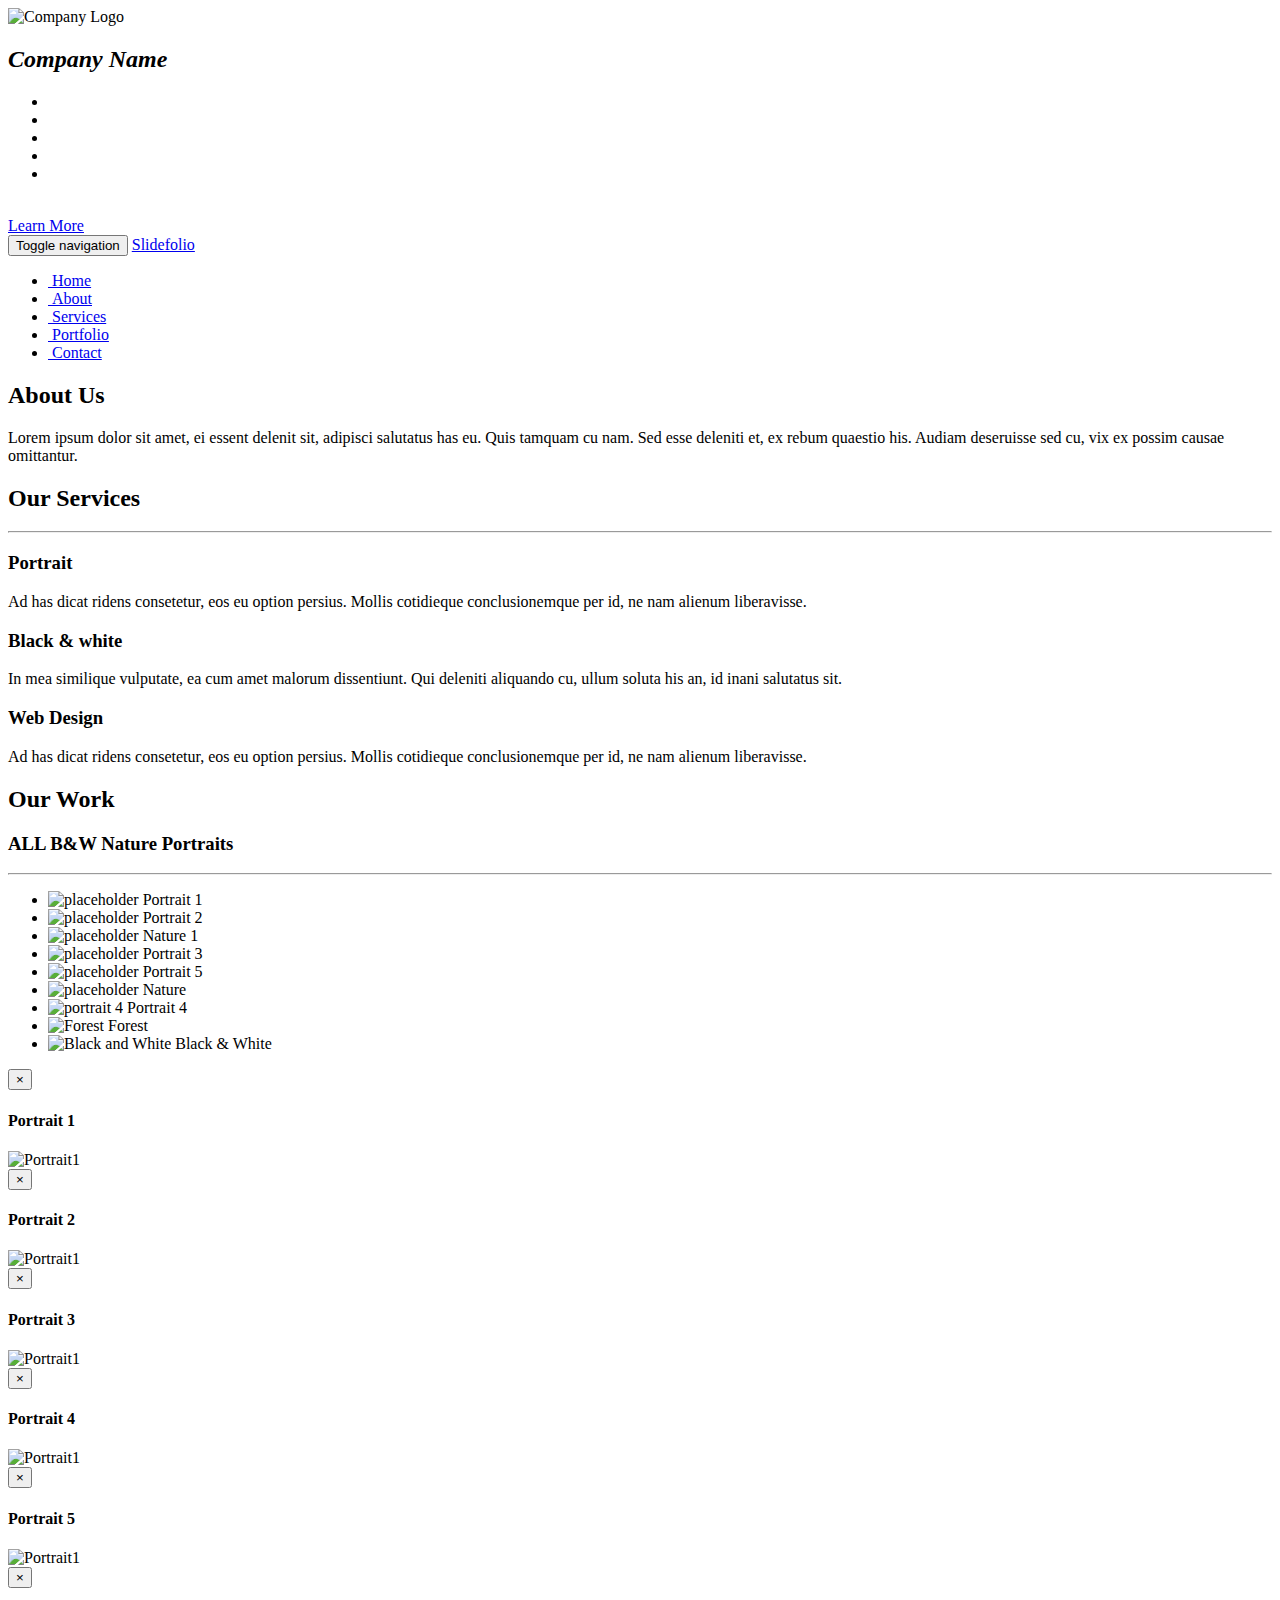
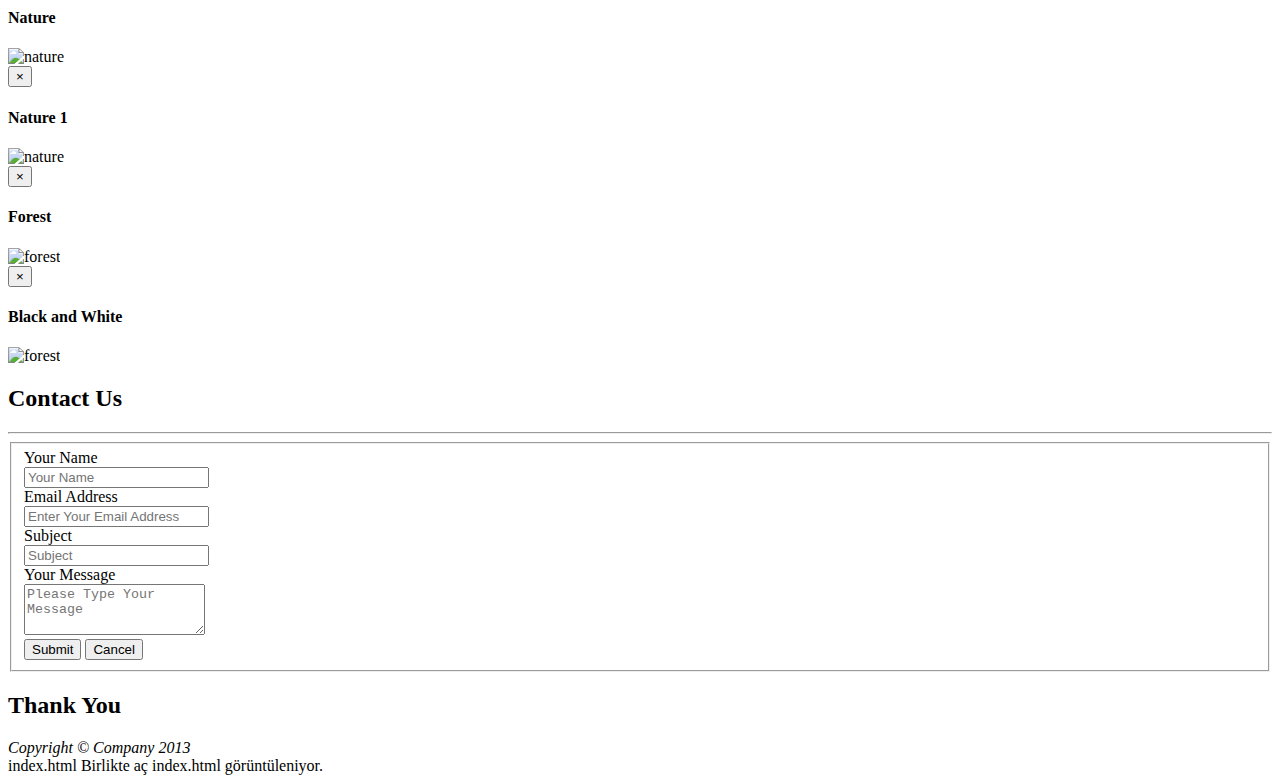
==== index.html @ e2c9dfbe "Create index.html" ====
<!DOCTYPE html>
<html lang="en">
  <head>
    <meta charset="utf-8">
    <meta name="viewport" content="width=device-width, initial-scale=1.0">
    <meta name="description" content="">
    <meta name="author" content="">

    <title>Slidefolio</title>
    <!-- Bootstrap core CSS -->
    <link href="css/bootstrap.css" rel="stylesheet">
    <!-- Add custom CSS here -->
    <link href="css/slidefolio.css" rel="stylesheet">
	<!-- Font Awesome -->
    <link href="font-awesome/css/font-awesome.min.css" rel="stylesheet">
  </head>
  <body>
    <!-- Header Area -->
    <div id="top" class="header">
      <div class="vert-text">
	  <img class="img-rounded" alt="Company Logo" src="./img/logo.jpg"/>
        <h2><em>Company Name</em></h2>
		 <ul class="list-inline">
              <li><i class="fa fa-facebook fa-3x"></i></li>
              <li><i class="fa fa-twitter fa-3x"></i></li>
              <li><i class="fa fa-google-plus fa-3x"></i></li>
			  <li><i class="fa fa-linkedin fa-3x"></i></li>
			   <li><i class="fa fa-pinterest fa-3x"></i></li>
            </ul>	
			<br>
			<a href="#about" class="btn btn-top">Learn More</a>
      </div>
    </div>
    <!-- /Header Area -->
	  <div id="nav">
    <!-- Navigation -->
    <nav class="navbar navbar-new" role="navigation">
   <div class="container">
  <!-- Brand and toggle get grouped for better mobile display -->
  <div class="navbar-header">
    <button type="button" class="navbar-toggle" data-toggle="collapse" data-target="#mobilemenu">
      <span class="sr-only">Toggle navigation</span>
      <span class="icon-bar"></span>
      <span class="icon-bar"></span>
      <span class="icon-bar"></span>
    </button>
	<a href="#" class="navbar-brand">Slidefolio</a>
  </div>
  <div class="collapse navbar-collapse" id="mobilemenu">

	  <ul class="nav navbar-nav navbar-right text-center">
	    <li><a href="#top"><i class="service-icon fa fa-home"></i>&nbsp;Home</a></li>
        <li><a href="#about"><i class="service-icon fa fa-info"></i>&nbsp;About</a></li>
        <li><a href="#services"><i class="service-icon fa fa-laptop"></i>&nbsp;Services</a></li>
        <li><a href="#portfolio"><i class="service-icon fa fa-camera"></i>&nbsp;Portfolio</a></li>
        <li><a href="#contact"><i class="service-icon fa fa-envelope"></i>&nbsp;Contact</a></li>
    </ul>
  </div><!-- /.navbar-collapse -->
  </div>
</nav>
    <!-- /Navigation -->
</div>	
    <!-- About -->
    <div id="about" class="about_us">
      <div class="container">
        <div class="row">
          <div class="col-md-8 col-md-offset-2 text-center">
            <h2>About Us</h2>
            <p class="lead">Lorem ipsum dolor sit amet, ei essent delenit sit, adipisci salutatus has eu. Quis tamquam cu nam. Sed esse deleniti et, ex rebum quaestio his. Audiam deseruisse sed cu, vix ex possim causae omittantur.</p>
          </div>
        </div>
	  </div>
    </div>
    <!-- /About -->
    <!-- Services -->
    <div id="services" class="services">
      <div class="container">
        <div class="row">
          <div class="col-md-4 col-md-offset-4 text-center">
            <h2>Our Services</h2>
            <hr>
          </div>
        </div>
        <div class="row">
          <div class="col-md-4 text-center">
            <div class="service-item">
              <i class="service-icon fa fa-camera-retro fa-3x"></i>
              <h3>Portrait</h3>
              <p>Ad has dicat ridens consetetur, eos eu option persius. Mollis cotidieque conclusionemque per id, ne nam alienum liberavisse. </p>
            </div>
          </div>
          <div class="col-md-4 text-center">
            <div class="service-item">
			<i class="service-icon fa fa-camera fa-3x"></i>
              <h3>Black & white</h3>
              <p>In mea similique vulputate, ea cum amet malorum dissentiunt. Qui deleniti aliquando cu, ullum soluta his an, id inani salutatus sit.</p>
            </div>
          </div>
          <div class="col-md-4 text-center">
            <div class="service-item">
              <i class="service-icon fa fa-globe fa-3x"></i>
              <h3>Web Design</h3>
              <p>Ad has dicat ridens consetetur, eos eu option persius. Mollis cotidieque conclusionemque per id, ne nam alienum liberavisse.</p>
            </div>
          </div>
        </div>
      </div>
    </div>
    <!-- /Services -->

    <!-- Portfolio -->
    <div id="portfolio" class="portfolio">
    <div class="container">
    <div class="row push50">
          <div class="col-md-4 col-md-offset-4 text-center">
            <h2>Our Work</h2>
			<h3>
			<span class="filter label label-default" data-filter="all">ALL</span>
	<span class="filter label label-default" data-filter="bw">B&amp;W</span>
	<span class="filter label label-default" data-filter="nature">Nature</span>
	<span class="filter label label-default" data-filter="portraits">Portraits</span>
	</h3>
            <hr>
          </div>
        </div>
		
		<div class="row">
		
		<div class="gallery">
		
    		  <ul id="Grid" class="gcontainer">
    		    <li class="col-md-4 col-sm-4 col-xs-12 mix bw portraits" data-cat="graphics">
              <a data-toggle="modal" data-target="#portrait1" class="mix-cover">
                <img class="horizontal" src="img/portrait1-sm.jpg" alt="placeholder">
      		      <span class="overlay"><span class="valign"></span><span class="title">Portrait 1</span></span>
              </a>                
      		  </li>
    		    <li class="col-md-4 col-sm-4 col-xs-12 mix portraits" data-cat="graphics">
                <a data-toggle="modal" data-target="#portrait2" class="mix-cover">
                  <img class="horizontal" src="img/portrait2.jpg" alt="placeholder">
        		      <span class="overlay"><span class="valign"></span><span class="title">Portrait 2</span></span>
                </a>                
      		  </li>
			  <li class="col-md-4 col-sm-4 col-xs-12 mix nature" data-cat="nature">
                <a data-toggle="modal" data-target="#nature1" class="mix-cover">
                  <img class="horizontal" src="img/nature1.jpg" alt="placeholder">
        		      <span class="overlay"><span class="valign"></span><span class="title">Nature 1</span></span>
        		    </a>
      		  </li>
      		  <li class="col-md-4 col-sm-4 col-xs-12 mix portraits" data-cat="portraits">
                <a data-toggle="modal" data-target="#portrait3" class="mix-cover">
                  <img class="horizontal" src="img/portrait3.jpg" alt="placeholder">
        		      <span class="overlay"><span class="valign"></span><span class="title">Portrait 3</span></span>
        		    </a>
      		  </li>
			  <li class="col-md-4 col-sm-4 col-xs-12 mix portraits" data-cat="portraits">
                <a data-toggle="modal" data-target="#portrait5" class="mix-cover">
                  <img class="horizontal" src="img/portrait5.jpg" alt="placeholder">
        		       <span class="overlay"><span class="valign"></span><span class="title">Portrait 5</span></span>
        		    </a>
      		  </li>
			  <li class="col-md-4 col-sm-4 col-xs-12 mix nature" data-cat="nature">
                <a data-toggle="modal" data-target="#nature" class="mix-cover">
                  <img class="horizontal" src="img/nature.jpg" alt="placeholder">
        		      <span class="overlay"><span class="valign"></span><span class="title">Nature</span></span>
        		    </a>
      		  </li>
      		  <li class="col-md-4 col-sm-4 col-xs-12 mix portraits" data-cat="portrait">
                <a data-toggle="modal" data-target="#portrait4" class="mix-cover green">
                  <img class="vertical" src="img/portrait4.jpg" alt="portrait 4">
                  <span class="overlay"><span class="valign"></span><span class="title">Portrait 4</span></span>           
        		    </a>
      		  </li>
			  <li class="col-md-4 col-sm-4 col-xs-12 mix bw nature all" data-cat="portrait">
                <a data-toggle="modal" data-target="#forest" class="mix-cover green">
                  <img class="vertical" src="img/forest.jpg" alt="Forest">
                   <span class="overlay"><span class="valign"></span><span class="title">Forest</span></span>                    
        		    </a>
      		  </li>
			  <li class="col-md-4 col-sm-4 col-xs-12 mix bw nature all" data-cat="bw">
                <a data-toggle="modal" data-target="#bw1" class="mix-cover green">
                  <img class="vertical" src="img/bw1.jpg" alt="Black and White">
                   <span class="overlay"><span class="valign"></span><span class="title">Black &amp; White</span></span>                  
        		    </a>
      		  </li>
    		  </ul>   
			  
<!-- Load Photo in Modal -->			  
   <div class="modal fade" id="portrait1" tabindex="-1" role="dialog" aria-hidden="true">
  <div class="modal-dialog">
    <div class="modal-content">
      <div class="modal-header">
        <button type="button" class="close" data-dismiss="modal" aria-hidden="true">&times;</button>
        <h4 class="modal-title text-center">Portrait 1</h4>
      </div>
      <div class="modal-body">
       <img class="thumbnail" alt="Portrait1" src="img/portrait1.jpg"/>
      </div>
    </div><!-- /.modal-content -->
  </div><!-- /.modal-dialog -->
</div><!-- /.modal -->

  <div class="modal fade" id="portrait2" tabindex="-1" role="dialog"  aria-hidden="true">
  <div class="modal-dialog">
    <div class="modal-content">
      <div class="modal-header">
        <button type="button" class="close" data-dismiss="modal" aria-hidden="true">&times;</button>
        <h4 class="modal-title text-center">Portrait 2</h4>
      </div>
      <div class="modal-body">
       <img class="thumbnail" alt="Portrait1" src="img/portrait2.jpg"/>
      </div>
    </div><!-- /.modal-content -->
  </div><!-- /.modal-dialog -->
</div><!-- /.modal -->

<div class="modal fade" id="portrait3" tabindex="-1" role="dialog" aria-hidden="true">
  <div class="modal-dialog">
    <div class="modal-content">
      <div class="modal-header">
        <button type="button" class="close" data-dismiss="modal" aria-hidden="true">&times;</button>
        <h4 class="modal-title text-center">Portrait 3</h4>
      </div>
      <div class="modal-body">
       <img class="thumbnail" alt="Portrait1" src="img/portrait3.jpg"/>
      </div>
    </div><!-- /.modal-content -->
  </div><!-- /.modal-dialog -->
</div><!-- /.modal -->

<div class="modal fade" id="portrait4" tabindex="-1" role="dialog"  aria-hidden="true">
  <div class="modal-dialog">
    <div class="modal-content">
      <div class="modal-header">
        <button type="button" class="close" data-dismiss="modal" aria-hidden="true">&times;</button>
        <h4 class="modal-title text-center">Portrait 4</h4>
      </div>
      <div class="modal-body">
       <img class="thumbnail" alt="Portrait1" src="img/portrait4.jpg"/>
      </div>
    </div><!-- /.modal-content -->
  </div><!-- /.modal-dialog -->
</div><!-- /.modal -->

<div class="modal fade" id="portrait5" tabindex="-1" role="dialog"  aria-hidden="true">
  <div class="modal-dialog">
    <div class="modal-content">
      <div class="modal-header">
        <button type="button" class="close" data-dismiss="modal" aria-hidden="true">&times;</button>
        <h4 class="modal-title text-center">Portrait 5</h4>
      </div>
      <div class="modal-body">
       <img class="thumbnail" alt="Portrait1" src="img/portrait5.jpg"/>
      </div>
    </div><!-- /.modal-content -->
  </div><!-- /.modal-dialog -->
</div><!-- /.modal -->

<div class="modal fade" id="nature" tabindex="-1" role="dialog"  aria-hidden="true">
  <div class="modal-dialog">
    <div class="modal-content">
      <div class="modal-header">
        <button type="button" class="close" data-dismiss="modal" aria-hidden="true">&times;</button>
        <h4 class="modal-title text-center">Nature</h4>
      </div>
      <div class="modal-body">
       <img class="thumbnail" alt="nature" src="img/nature.jpg"/>
      </div>
    </div><!-- /.modal-content -->
  </div><!-- /.modal-dialog -->
</div><!-- /.modal -->

<div class="modal fade" id="nature1" tabindex="-1" role="dialog" aria-hidden="true">
  <div class="modal-dialog">
    <div class="modal-content">
      <div class="modal-header">
        <button type="button" class="close" data-dismiss="modal" aria-hidden="true">&times;</button>
        <h4 class="modal-title text-center">Nature 1</h4>
      </div>
      <div class="modal-body">
       <img class="thumbnail" alt="nature" src="img/nature1.jpg"/>
      </div>
    </div><!-- /.modal-content -->
  </div><!-- /.modal-dialog -->
</div><!-- /.modal -->


<div class="modal fade" id="forest" tabindex="-1" role="dialog" aria-hidden="true">
  <div class="modal-dialog">
    <div class="modal-content">
      <div class="modal-header">
        <button type="button" class="close" data-dismiss="modal" aria-hidden="true">&times;</button>
        <h4 class="modal-title text-center">Forest</h4>
      </div>
      <div class="modal-body">
       <img class="thumbnail" alt="forest" src="img/forest.jpg"/>
      </div>
    </div><!-- /.modal-content -->
  </div><!-- /.modal-dialog -->
</div><!-- /.modal -->

<div class="modal fade" id="bw1" tabindex="-1" role="dialog" aria-hidden="true">
  <div class="modal-dialog">
    <div class="modal-content">
      <div class="modal-header">
        <button type="button" class="close" data-dismiss="modal" aria-hidden="true">&times;</button>
        <h4 class="modal-title text-center">Black and White</h4>
      </div>
      <div class="modal-body">
       <img class="thumbnail" alt="forest" src="img/bw1.jpg"/>
      </div>
    </div><!-- /.modal-content -->
  </div><!-- /.modal-dialog -->
</div><!-- /.modal -->


<!-- /Load Photo in Modal -->	
		</div>	
      </div>
		</div>
      </div>
    <!-- /Portfolio -->
    <!-- Contact -->
    <div id="contact">
      <div class="container">
        <div class="row">
		<div class="col-md-4 col-md-offset-4 text-center">
            <h2>Contact Us</h2>
			<hr>
          </div>
          <div class="col-md-5 col-md-offset-3">
		  <!-- contact form starts -->
            <form action="contact" id="contact-form" class="form-horizontal">
			<fieldset>
						    <div class="form-group">
						      <label class="col-sm-4 control-label" for="name">Your Name</label>
						      <div class="col-sm-8">
						        <input type="text"  placeholder="Your Name" class="form-control" name="name" id="name">
						      </div>
						    </div>
						    <div class="form-group">
						      <label class="col-sm-4 control-label" for="email">Email Address</label>
						      <div class="col-sm-8">
						        <input type="text" placeholder="Enter Your Email Address" class="form-control" name="email" id="email">
						      </div>
						    </div>
						    <div class="form-group">
						      <label class="col-sm-4 control-label" for="subject">Subject</label>
						      <div class="col-sm-8">
						        <input type="text" placeholder="Subject" class="form-control" name="subject" id="subject">
						      </div>
						    </div>
						    <div class="form-group">
						      <label class="col-sm-4 control-label" for="message">Your Message</label>
						      <div class="col-sm-8">
						        <textarea placeholder="Please Type Your Message" class="form-control" name="message" id="message" rows="3"></textarea>
						      </div>
						    </div>
	              <div class="col-sm-offset-4 col-sm-8">
			            <button type="submit" class="btn btn-success">Submit</button>
	    			      <button type="reset" class="btn btn-primary">Cancel</button>
	        			</div>
						</fieldset>
						</form>
				
				<!-- contact form ends -->		
          </div>
        </div>
      </div>
    </div>
    <!-- /Contact -->
    <!-- Footer -->
    <footer>
      <div class="container">
        <div class="row">
          <div class="col-md-6 col-md-offset-3 text-center">
           <h2>Thank You</h2>
           <em>Copyright &copy; Company 2013</em>
          </div>
        </div>
      </div>
    </footer>
    <!-- /Footer -->
    <!-- Bootstrap core JavaScript -->
    <!-- Placed at the end of the document so the pages load faster -->
    <script src="js/jquery.js"></script>
	<script src="js/jquery-scrolltofixed-min.js"></script>
	<script src="js/jquery.vegas.js"></script>
	<script src="js/jquery.mixitup.min.js"></script>
	<script src="js/jquery.validate.min.js"></script>
	<script src="js/script.js"></script>
	<script src="js/bootstrap.js"></script>
	
<!-- Slideshow Background  -->
	<script>
$.vegas('slideshow', {
  delay:5000,
  backgrounds:[
     { src:'./img/nature1.jpg', fade:2000 },
	 { src:'./img/bw1.jpg', fade:2000 },
    { src:'./img/portrait1.jpg', fade:2000 },
	 { src:'./img/portrait5.jpg', fade:2000 },
    { src:'./img/portrait2.jpg', fade:2000 },
    { src:'./img/portrait3.jpg', fade:2000 },
	 { src:'./img/portrait4.jpg', fade:2000 },
	   { src:'./img/forest.jpg', fade:2000 }
	   
  ]
})('overlay', {
src:'./img/overlay.png'
});

	</script>
<!-- /Slideshow Background -->

<!-- Mixitup : Grid -->
    <script>
		$(function(){
    $('#Grid').mixitup();
      });
    </script>
<!-- /Mixitup : Grid -->	

    <!-- Custom JavaScript for Smooth Scrolling - Put in a custom JavaScript file to clean this up -->
    <script>
      $(function() {
        $('a[href*=#]:not([href=#])').click(function() {
          if (location.pathname.replace(/^\//,'') == this.pathname.replace(/^\//,'') 
            || location.hostname == this.hostname) {

            var target = $(this.hash);
            target = target.length ? target : $('[name=' + this.hash.slice(1) +']');
            if (target.length) {
              $('html,body').animate({
                scrollTop: target.offset().top
              }, 1000);
              return false;
            }
          }
        });
      });
    </script>
<!-- Navbar -->
<script type="text/javascript">
$(document).ready(function() {
        $('#nav').scrollToFixed();
  });
    </script>
<!-- /Navbar-->
	
  </body>

</html>
index.html
Birlikte aç
index.html görüntüleniyor.
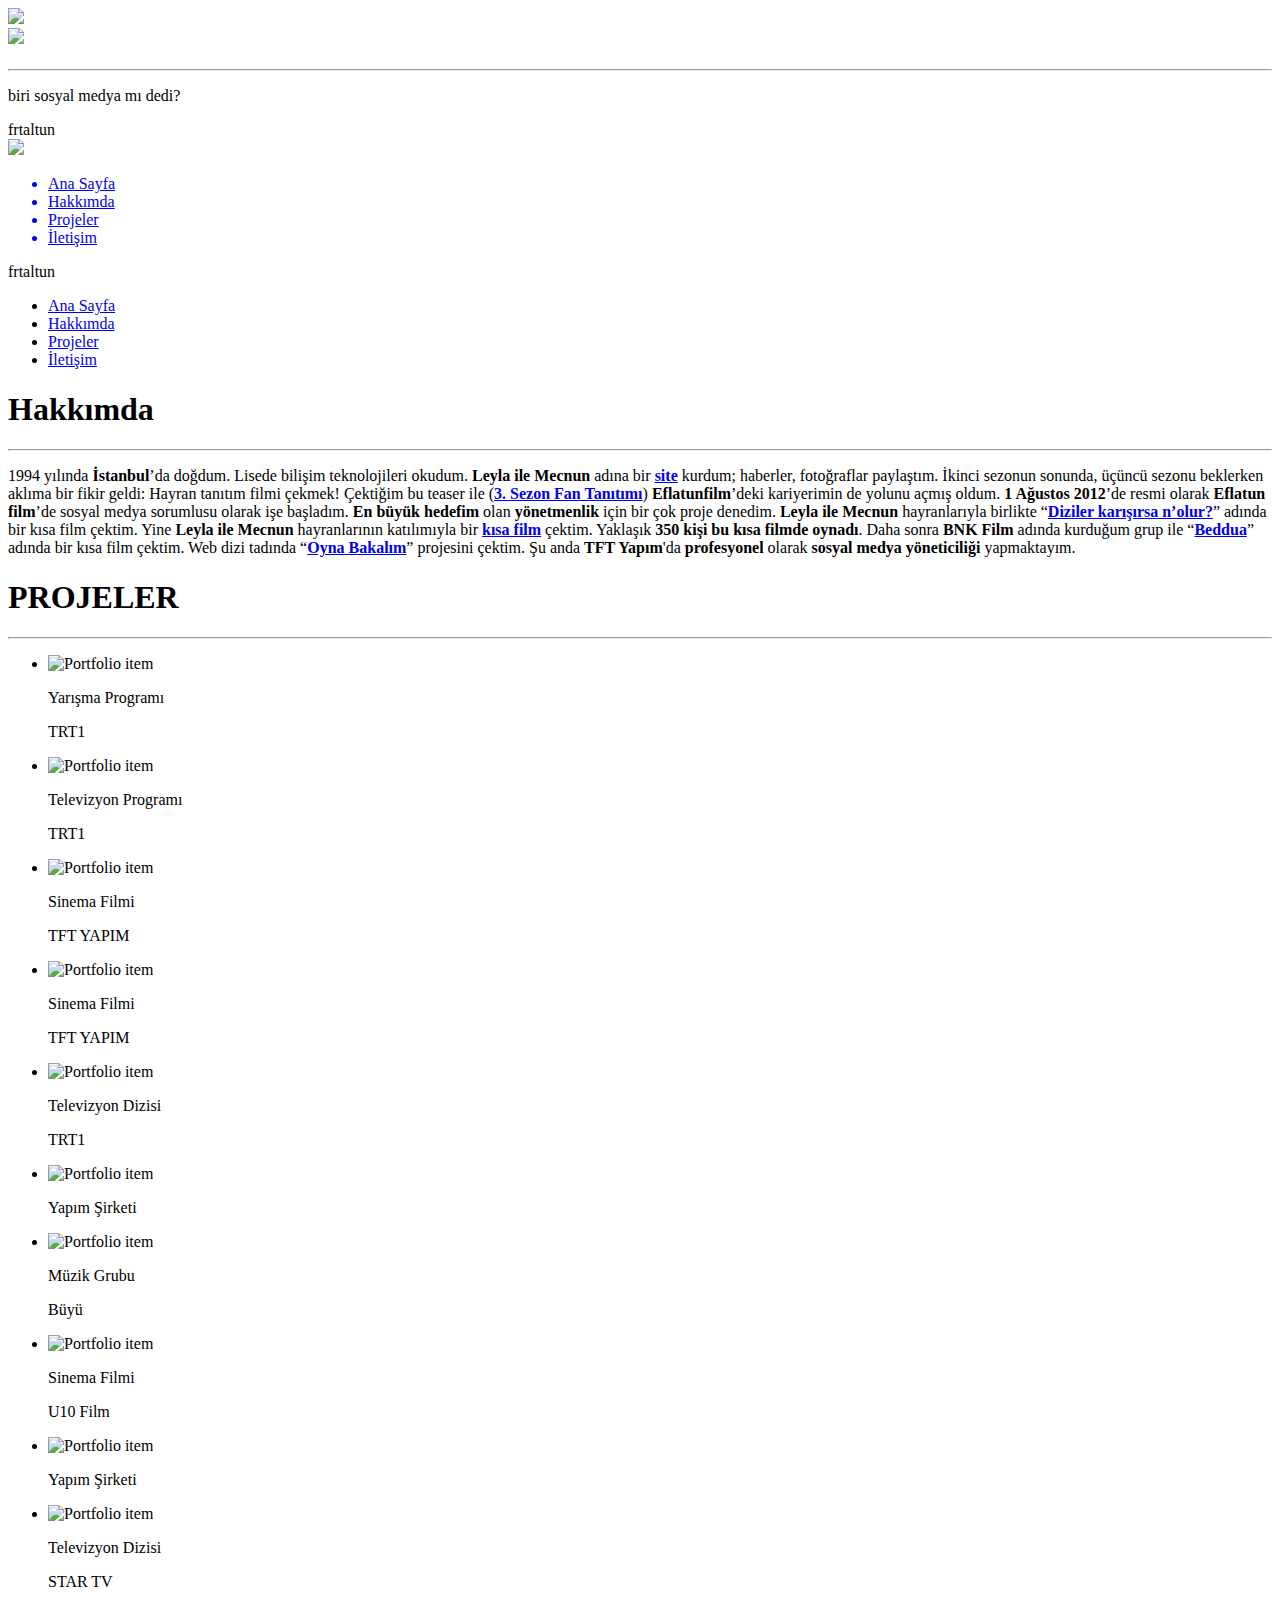
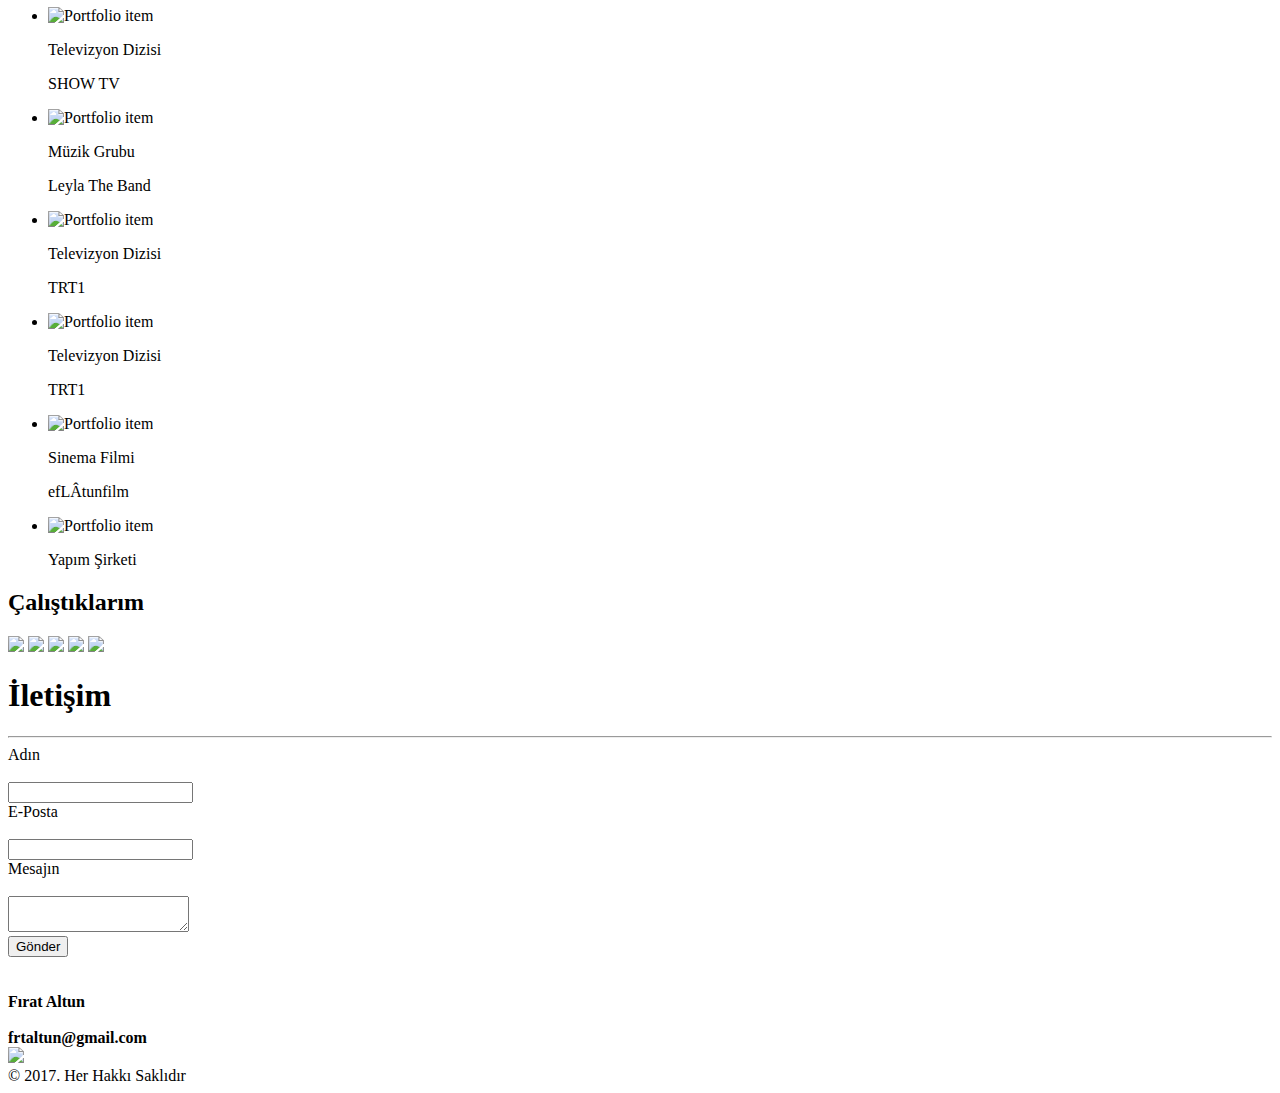
==== commit aed0bf5f: "Update index.html" ====
--- a/index.html
+++ b/index.html
@@ -1,457 +1,471 @@
-
 <!DOCTYPE html>
 <html lang="en">
-  <head>
-    <meta charset="utf-8">
-    <meta name="viewport" content="width=device-width, initial-scale=1.0">
-    <meta name="description" content="">
-    <meta name="author" content="">
-
-    <title>Slidefolio</title>
-    <!-- Bootstrap core CSS -->
-    <link href="css/bootstrap.css" rel="stylesheet">
-    <!-- Add custom CSS here -->
-    <link href="css/slidefolio.css" rel="stylesheet">
-	<!-- Font Awesome -->
-    <link href="font-awesome/css/font-awesome.min.css" rel="stylesheet">
-  </head>
-  <body>
-    <!-- Header Area -->
-    <div id="top" class="header">
-      <div class="vert-text">
-	  <img class="img-rounded" alt="Company Logo" src="./img/logo.jpg"/>
-        <h2><em>Company Name</em></h2>
-		 <ul class="list-inline">
-              <li><i class="fa fa-facebook fa-3x"></i></li>
-              <li><i class="fa fa-twitter fa-3x"></i></li>
-              <li><i class="fa fa-google-plus fa-3x"></i></li>
-			  <li><i class="fa fa-linkedin fa-3x"></i></li>
-			   <li><i class="fa fa-pinterest fa-3x"></i></li>
-            </ul>	
-			<br>
-			<a href="#about" class="btn btn-top">Learn More</a>
+
+<head>
+    <meta http-equiv="Content-Type" content="text/html; charset=utf-8">
+    <meta name="viewport" content="width=device-width, initial-scale=1.0"> 
+
+    <title>frtaltun | biri sosyal medya mı dedi?</title>
+
+		<meta name="description" content="social media manager"/>
+		<meta name="keywords" content="frtaltun, fırat altun, sosyal medya, sosyal, medya"/>
+		<meta name="author" content="frtaltun.com"/>
+		
+		<link rel="shortcut icon" href="favicon.png"> 
+		
+		<link rel="stylesheet" type="text/css" href="reset.css" />
+		<link rel="stylesheet" type="text/css" href="style.css" />
+		<link rel="stylesheet" type="text/css" href="style-responsive.css" />				
+
+	<!--[if lt IE 9]>
+		<script src="http://html5shim.googlecode.com/svn/trunk/html5.js"></script>
+	<![endif]-->
+		
+</head>
+
+<body>
+
+
+<div class="preloader" id="preloader">
+    <div class="item">
+      <img src="loading.gif">
+    </div>
+</div>
+
+
+<div class="container">
+
+
+<!-- section start-page -->
+
+  <section class="start-page parallax-background" id="home">
+  
+    <div class="opacity"></div> <!-- Opacity color -->
+      <div class="content">
+        <div class="text">
+        
+          <div class="logo"><img src="logo.png"></div>
+        
+          <h1></h1><hr/>
+          <p>biri sosyal medya mı dedi?</p>
+          
+          
+          
+        </div>
+        <div class="arrow-down"></div>
       </div>
+  
+  </section>
+
+  <!-- section menu mobile -->
+  
+  <section class="menu-media">
+  
+    <div class="menu-content">
+    
+      <div class="logo">frtaltun</div>
+      
+      <div class="icon"><a href="#"><img src="menu-media.png"/></a></div>
+    
     </div>
-    <!-- /Header Area -->
-	  <div id="nav">
-    <!-- Navigation -->
-    <nav class="navbar navbar-new" role="navigation">
-   <div class="container">
-  <!-- Brand and toggle get grouped for better mobile display -->
-  <div class="navbar-header">
-    <button type="button" class="navbar-toggle" data-toggle="collapse" data-target="#mobilemenu">
-      <span class="sr-only">Toggle navigation</span>
-      <span class="icon-bar"></span>
-      <span class="icon-bar"></span>
-      <span class="icon-bar"></span>
-    </button>
-	<a href="#" class="navbar-brand">Slidefolio</a>
-  </div>
-  <div class="collapse navbar-collapse" id="mobilemenu">
-
-	  <ul class="nav navbar-nav navbar-right text-center">
-	    <li><a href="#top"><i class="service-icon fa fa-home"></i>&nbsp;Home</a></li>
-        <li><a href="#about"><i class="service-icon fa fa-info"></i>&nbsp;About</a></li>
-        <li><a href="#services"><i class="service-icon fa fa-laptop"></i>&nbsp;Services</a></li>
-        <li><a href="#portfolio"><i class="service-icon fa fa-camera"></i>&nbsp;Portfolio</a></li>
-        <li><a href="#contact"><i class="service-icon fa fa-envelope"></i>&nbsp;Contact</a></li>
+   
+  </section>
+  
+    <ul class="menu-click">
+        <a href="#home"><li href="#home">Ana Sayfa</li></a>
+        <a href="#about-us"><li href="#about-us">Hakkımda</li></a>
+        <a href="#portfolio"><li href="#portfolio">Projeler</li></a>
+        <a href="#contact"><li href="#contact">İletişim</li></a>
+        
     </ul>
-  </div><!-- /.navbar-collapse -->
-  </div>
-</nav>
-    <!-- /Navigation -->
-</div>	
-    <!-- About -->
-    <div id="about" class="about_us">
-      <div class="container">
-        <div class="row">
-          <div class="col-md-8 col-md-offset-2 text-center">
-            <h2>About Us</h2>
-            <p class="lead">Lorem ipsum dolor sit amet, ei essent delenit sit, adipisci salutatus has eu. Quis tamquam cu nam. Sed esse deleniti et, ex rebum quaestio his. Audiam deseruisse sed cu, vix ex possim causae omittantur.</p>
+   
+   
+  <!-- section menu -->
+  
+  <section class="menu">
+
+    <div class="menu-content">
+    
+    <div class="logo">frtaltun</div>
+    
+      <ul id="menu">
+        <li><a href="#home">Ana Sayfa</a></li>
+        <li><a href="#about-us">Hakkımda</a></li>
+        <li><a href="#portfolio">Projeler</a></li>
+        <li><a href="#contact">İletişim</a></li>
+      </ul>
+    </div>
+  
+  
+  </section>
+
+
+  <!-- section about us -->
+  
+  <section class="about-us" id="about-us">
+  
+  <div class="content">
+  
+    <h1>Hakkımda</h1>
+    <hr/>
+    <p class="title">1994 yılında <strong>İstanbul</strong>’da doğdum. Lisede bilişim teknolojileri okudum. <strong>Leyla ile Mecnun</strong> adına bir <strong><a href="http://absurdkomedi.wordpress.com/" target="_blank" rel="nofollow">site</a></strong> kurdum; haberler, fotoğraflar paylaştım. İkinci sezonun sonunda, üçüncü sezonu beklerken aklıma bir fikir geldi: Hayran tanıtım filmi çekmek!
+
+Çektiğim bu teaser ile (<strong><a href="http://www.youtube.com/watch?v=tGhFqIOmSE0" target="_blank" rel="nofollow">3. Sezon Fan Tanıtımı</a></strong>)<strong> Eflatunfilm</strong>’deki kariyerimin de yolunu açmış oldum. <strong>1 Ağustos 2012</strong>’de resmi olarak <strong>Eflatun film</strong>’de sosyal medya sorumlusu olarak işe başladım.
+
+<strong>En büyük hedefim</strong> olan <strong>yönetmenlik</strong> için bir çok proje denedim. <strong>Leyla ile Mecnun</strong> hayranlarıyla birlikte “<strong><a href="http://www.youtube.com/watch?v=Pf2mYz8LQLo" target="_blank" rel="nofollow">Diziler karışırsa n’olur?</a></strong>” adında bir kısa film çektim. Yine <strong>Leyla ile Mecnun</strong> hayranlarının katılımıyla bir <strong><a href="http://www.youtube.com/watch?v=1JD3vSMlrtw" target="_blank" rel="nofollow">kısa film</a></strong> çektim. Yaklaşık <strong>350 kişi bu kısa filmde oynadı</strong>. Daha sonra <strong>BNK Film</strong> adında kurduğum grup ile “<strong><a href="http://www.youtube.com/watch?v=0gTOzJrNjo8" target="_blank" rel="nofollow">Beddua</a></strong>” adında bir kısa film çektim. Web dizi tadında “<strong><a href="http://www.youtube.com/user/OynaBakalimTV" target="_blank" rel="nofollow">Oyna Bakalım</a></strong>” projesini çektim.
+
+Şu anda <strong>TFT Yapım</strong>'da <strong>profesyonel</strong> olarak <strong>sosyal medya yöneticiliği</strong> yapmaktayım.</p>
+  
+  
+  </section>
+  
+  <div class="clear"></div>  
+
+  <!-- portoflio-->
+
+  <section class="portfolio" id="portfolio">
+
+
+    <div class="portfolio-margin">
+    
+      <h1>PROJELER</h1>
+      <hr/> 
+    
+    <!-- 1 item portoflio-->
+    
+        <ul class="grid">
+        
+          <li>
+            
+              <img src="1.png" alt="Portfolio item" />
+                <div class="text">
+                  <p>Yarışma Programı</p>
+                  <p class="description">TRT1</p>   
+              </div>
+            
+          </li>
+          
+          <!-- 2 item portoflio-->
+          
+          <li>
+            
+              <img src="2.png" alt="Portfolio item" />
+                <div class="no-text">
+                  <p>Televizyon Programı</p>
+                  <p class="description">TRT1</p>               
+              </div>
+            
+          </li>      
+
+          <!-- 3 item portoflio-->
+          
+          <li>
+           
+              <img src="3.png" alt="Portfolio item" />
+                <div class="no-text">
+                  <p>Sinema Filmi</p> 
+                  <p class="description">TFT YAPIM</p>           
+              </div>
+           
+          </li>      
+
+
+          <!-- 4 item portoflio-->
+          
+          <li>
+            
+              <img src="4.png" alt="Portfolio item" />
+                <div class="no-text">
+                  <p>Sinema Filmi</p> 
+                  <p class="description">TFT YAPIM</p>         
+              </div>
+            
+          </li>    
+
+          <!-- 5 item portoflio-->
+          
+          <li>
+            
+              <img src="5.png" alt="Portfolio item" />
+                <div class="no-text">
+                  <p>Televizyon Dizisi</p> 
+                  <p class="description">TRT1</p>            
+              </div>
+            
+          </li>    
+          
+
+          <!-- 6 item portoflio-->
+          
+          <li>
+            
+              <img src="6.png" alt="Portfolio item" />
+                <div class="text">
+                  <p>Yapım Şirketi</p> 
+                  <p class="description"></p>           
+              </div>
+            
+          </li>         
+           
+         <!-- 7 item portoflio-->
+          
+          <li>
+            
+              <img src="7.png" alt="Portfolio item" />
+                <div class="text">
+                  <p>Müzik Grubu</p> 
+                  <p class="description">Büyü</p>           
+              </div>
+            
+          </li>    
+          
+          <!-- 8 item portoflio-->
+          
+          <li>
+            
+              <img src="8.png" alt="Portfolio item" />
+                <div class="text">
+                  <p>Sinema Filmi</p> 
+                  <p class="description">U10 Film</p>           
+              </div>
+            
+          </li>          
+          
+          <!-- 9 item portoflio-->
+          
+          <li>
+            
+              <img src="9.png" alt="Portfolio item" />
+                <div class="text">
+                  <p>Yapım Şirketi</p> 
+                  <p class="description"></p>           
+              </div>
+            
+          </li>          
+
+          <!-- 10 item portoflio-->
+          
+          <li>
+            
+              <img src="10.png" alt="Portfolio item" />
+                <div class="text">
+                  <p>Televizyon Dizisi</p> 
+                  <p class="description">STAR TV</p>           
+              </div>
+            
+          </li>         
+
+          <!-- 11 item portoflio-->
+          
+          <li>
+            
+              <img src="11.png" alt="Portfolio item" />
+                <div class="text">
+                  <p>Televizyon Dizisi</p> 
+                  <p class="description">SHOW TV</p>           
+              </div>
+            
+          </li>  
+		  
+		  <!-- 12 item portoflio-->
+          
+          <li>
+            
+              <img src="12.png" alt="Portfolio item" />
+                <div class="text">
+                  <p>Müzik Grubu</p> 
+                  <p class="description">Leyla The Band</p>           
+              </div>
+            
+          </li> 
+		  
+		  <!-- 13 item portoflio-->
+          
+          <li>
+            
+              <img src="13.png" alt="Portfolio item" />
+                <div class="text">
+                  <p>Televizyon Dizisi</p> 
+                  <p class="description">TRT1</p>           
+              </div>
+            
+          </li>
+		  
+		  <!-- 14 item portoflio-->
+          
+          <li>
+            
+              <img src="14.png" alt="Portfolio item" />
+                <div class="text">
+                  <p>Televizyon Dizisi</p> 
+                  <p class="description">TRT1</p>           
+              </div>
+            
+          </li>
+		  
+		  <!-- 15 item portoflio-->
+          
+          <li>
+            
+              <img src="15.png" alt="Portfolio item" />
+                <div class="text">
+                  <p>Sinema Filmi</p> 
+                  <p class="description">efLÂtunfilm</p>           
+              </div>
+            
+          </li>
+		  
+		  <!-- 16 item portoflio-->
+          
+          <li>
+            
+              <img src="16.png" alt="Portfolio item" />
+                <div class="text">
+                  <p>Yapım Şirketi</p> 
+                  <p class="description"></p>           
+              </div>
+            
+          </li>
+ 
+          
+        </ul>  
+   
+  
+   
+   </div>   
+         
+   </section>
+
+  
+   <div class="clear"></div>  
+  
+  
+  
+  
+    <!-- partners-->
+
+    <section class="partners parallax-background-partners" id="partners">
+    
+    <div class="opacity"></div>
+    
+      <div class="content">
+      
+        <h2>Çalıştıklarım</h2>
+        
+            <div class="logo">
+          
+                <a href="#"><img src="eflatun.png"></a>
+                <a href="#"><img src="u10.png"></a>
+                <a href="#"><img src="trt1.png"></a>
+                <a href="#"><img src="tftyapim.png"></a>
+				<a href="#"><img src="telesine.png"></a>
+              
+            </div>
+      
+      </div>
+
+    </section>
+
+
+    <!-- Contact-->
+
+    <section class="contact" id="contact">
+        <h1>İletişim</h1>
+        <hr/>       
+      
+        <div class="content">
+          
+          <div class="form">
+          
+            <form method="post" action="mail.php" name="kontakt">
+          
+            <div class="column">
+            Adın<br/><br/>
+            <input name="name" id="name" value="" />
+            </div>
+            
+            <div class="column-2">
+            E-Posta<br/><br/>
+            <input name="email" id="email" value="" />
+            </div>
+          
+          
+            <div class="column-3">  
+            Mesajın<br/><br/>        
+            <textarea id="message" name="message" ></textarea>
+            </div> 
+ 
+              <div class="button">
+                <span><input class="submit" id="submit" name="submit" type="submit" value="Gönder"></span>
+              </div>
+ 
+            </form>
+          
           </div>
+          
+          
+          <div class="contact-text">
+          
+          <br/><br/>
+
+          <strong>Fırat Altun</strong><br/><br/>
+
+          <strong>frtaltun@gmail.com</strong>
+          
+          </div>
+        
+        
         </div>
-	  </div>
-    </div>
-    <!-- /About -->
-    <!-- Services -->
-    <div id="services" class="services">
-      <div class="container">
-        <div class="row">
-          <div class="col-md-4 col-md-offset-4 text-center">
-            <h2>Our Services</h2>
-            <hr>
-          </div>
+      
+    </section>
+
+
+    <section class="footer">
+      
+        <div class="logo"><img src="logo2.png"></div>
+        <div class="menu-footer">
+        
+          <a href="#"></a>
+          
+        
         </div>
-        <div class="row">
-          <div class="col-md-4 text-center">
-            <div class="service-item">
-              <i class="service-icon fa fa-camera-retro fa-3x"></i>
-              <h3>Portrait</h3>
-              <p>Ad has dicat ridens consetetur, eos eu option persius. Mollis cotidieque conclusionemque per id, ne nam alienum liberavisse. </p>
-            </div>
-          </div>
-          <div class="col-md-4 text-center">
-            <div class="service-item">
-			<i class="service-icon fa fa-camera fa-3x"></i>
-              <h3>Black & white</h3>
-              <p>In mea similique vulputate, ea cum amet malorum dissentiunt. Qui deleniti aliquando cu, ullum soluta his an, id inani salutatus sit.</p>
-            </div>
-          </div>
-          <div class="col-md-4 text-center">
-            <div class="service-item">
-              <i class="service-icon fa fa-globe fa-3x"></i>
-              <h3>Web Design</h3>
-              <p>Ad has dicat ridens consetetur, eos eu option persius. Mollis cotidieque conclusionemque per id, ne nam alienum liberavisse.</p>
-            </div>
-          </div>
-        </div>
-      </div>
-    </div>
-    <!-- /Services -->
-
-    <!-- Portfolio -->
-    <div id="portfolio" class="portfolio">
-    <div class="container">
-    <div class="row push50">
-          <div class="col-md-4 col-md-offset-4 text-center">
-            <h2>Our Work</h2>
-			<h3>
-			<span class="filter label label-default" data-filter="all">ALL</span>
-	<span class="filter label label-default" data-filter="bw">B&amp;W</span>
-	<span class="filter label label-default" data-filter="nature">Nature</span>
-	<span class="filter label label-default" data-filter="portraits">Portraits</span>
-	</h3>
-            <hr>
-          </div>
-        </div>
-		
-		<div class="row">
-		
-		<div class="gallery">
-		
-    		  <ul id="Grid" class="gcontainer">
-    		    <li class="col-md-4 col-sm-4 col-xs-12 mix bw portraits" data-cat="graphics">
-              <a data-toggle="modal" data-target="#portrait1" class="mix-cover">
-                <img class="horizontal" src="img/portrait1-sm.jpg" alt="placeholder">
-      		      <span class="overlay"><span class="valign"></span><span class="title">Portrait 1</span></span>
-              </a>                
-      		  </li>
-    		    <li class="col-md-4 col-sm-4 col-xs-12 mix portraits" data-cat="graphics">
-                <a data-toggle="modal" data-target="#portrait2" class="mix-cover">
-                  <img class="horizontal" src="img/portrait2.jpg" alt="placeholder">
-        		      <span class="overlay"><span class="valign"></span><span class="title">Portrait 2</span></span>
-                </a>                
-      		  </li>
-			  <li class="col-md-4 col-sm-4 col-xs-12 mix nature" data-cat="nature">
-                <a data-toggle="modal" data-target="#nature1" class="mix-cover">
-                  <img class="horizontal" src="img/nature1.jpg" alt="placeholder">
-        		      <span class="overlay"><span class="valign"></span><span class="title">Nature 1</span></span>
-        		    </a>
-      		  </li>
-      		  <li class="col-md-4 col-sm-4 col-xs-12 mix portraits" data-cat="portraits">
-                <a data-toggle="modal" data-target="#portrait3" class="mix-cover">
-                  <img class="horizontal" src="img/portrait3.jpg" alt="placeholder">
-        		      <span class="overlay"><span class="valign"></span><span class="title">Portrait 3</span></span>
-        		    </a>
-      		  </li>
-			  <li class="col-md-4 col-sm-4 col-xs-12 mix portraits" data-cat="portraits">
-                <a data-toggle="modal" data-target="#portrait5" class="mix-cover">
-                  <img class="horizontal" src="img/portrait5.jpg" alt="placeholder">
-        		       <span class="overlay"><span class="valign"></span><span class="title">Portrait 5</span></span>
-        		    </a>
-      		  </li>
-			  <li class="col-md-4 col-sm-4 col-xs-12 mix nature" data-cat="nature">
-                <a data-toggle="modal" data-target="#nature" class="mix-cover">
-                  <img class="horizontal" src="img/nature.jpg" alt="placeholder">
-        		      <span class="overlay"><span class="valign"></span><span class="title">Nature</span></span>
-        		    </a>
-      		  </li>
-      		  <li class="col-md-4 col-sm-4 col-xs-12 mix portraits" data-cat="portrait">
-                <a data-toggle="modal" data-target="#portrait4" class="mix-cover green">
-                  <img class="vertical" src="img/portrait4.jpg" alt="portrait 4">
-                  <span class="overlay"><span class="valign"></span><span class="title">Portrait 4</span></span>           
-        		    </a>
-      		  </li>
-			  <li class="col-md-4 col-sm-4 col-xs-12 mix bw nature all" data-cat="portrait">
-                <a data-toggle="modal" data-target="#forest" class="mix-cover green">
-                  <img class="vertical" src="img/forest.jpg" alt="Forest">
-                   <span class="overlay"><span class="valign"></span><span class="title">Forest</span></span>                    
-        		    </a>
-      		  </li>
-			  <li class="col-md-4 col-sm-4 col-xs-12 mix bw nature all" data-cat="bw">
-                <a data-toggle="modal" data-target="#bw1" class="mix-cover green">
-                  <img class="vertical" src="img/bw1.jpg" alt="Black and White">
-                   <span class="overlay"><span class="valign"></span><span class="title">Black &amp; White</span></span>                  
-        		    </a>
-      		  </li>
-    		  </ul>   
-			  
-<!-- Load Photo in Modal -->			  
-   <div class="modal fade" id="portrait1" tabindex="-1" role="dialog" aria-hidden="true">
-  <div class="modal-dialog">
-    <div class="modal-content">
-      <div class="modal-header">
-        <button type="button" class="close" data-dismiss="modal" aria-hidden="true">&times;</button>
-        <h4 class="modal-title text-center">Portrait 1</h4>
-      </div>
-      <div class="modal-body">
-       <img class="thumbnail" alt="Portrait1" src="img/portrait1.jpg"/>
-      </div>
-    </div><!-- /.modal-content -->
-  </div><!-- /.modal-dialog -->
-</div><!-- /.modal -->
-
-  <div class="modal fade" id="portrait2" tabindex="-1" role="dialog"  aria-hidden="true">
-  <div class="modal-dialog">
-    <div class="modal-content">
-      <div class="modal-header">
-        <button type="button" class="close" data-dismiss="modal" aria-hidden="true">&times;</button>
-        <h4 class="modal-title text-center">Portrait 2</h4>
-      </div>
-      <div class="modal-body">
-       <img class="thumbnail" alt="Portrait1" src="img/portrait2.jpg"/>
-      </div>
-    </div><!-- /.modal-content -->
-  </div><!-- /.modal-dialog -->
-</div><!-- /.modal -->
-
-<div class="modal fade" id="portrait3" tabindex="-1" role="dialog" aria-hidden="true">
-  <div class="modal-dialog">
-    <div class="modal-content">
-      <div class="modal-header">
-        <button type="button" class="close" data-dismiss="modal" aria-hidden="true">&times;</button>
-        <h4 class="modal-title text-center">Portrait 3</h4>
-      </div>
-      <div class="modal-body">
-       <img class="thumbnail" alt="Portrait1" src="img/portrait3.jpg"/>
-      </div>
-    </div><!-- /.modal-content -->
-  </div><!-- /.modal-dialog -->
-</div><!-- /.modal -->
-
-<div class="modal fade" id="portrait4" tabindex="-1" role="dialog"  aria-hidden="true">
-  <div class="modal-dialog">
-    <div class="modal-content">
-      <div class="modal-header">
-        <button type="button" class="close" data-dismiss="modal" aria-hidden="true">&times;</button>
-        <h4 class="modal-title text-center">Portrait 4</h4>
-      </div>
-      <div class="modal-body">
-       <img class="thumbnail" alt="Portrait1" src="img/portrait4.jpg"/>
-      </div>
-    </div><!-- /.modal-content -->
-  </div><!-- /.modal-dialog -->
-</div><!-- /.modal -->
-
-<div class="modal fade" id="portrait5" tabindex="-1" role="dialog"  aria-hidden="true">
-  <div class="modal-dialog">
-    <div class="modal-content">
-      <div class="modal-header">
-        <button type="button" class="close" data-dismiss="modal" aria-hidden="true">&times;</button>
-        <h4 class="modal-title text-center">Portrait 5</h4>
-      </div>
-      <div class="modal-body">
-       <img class="thumbnail" alt="Portrait1" src="img/portrait5.jpg"/>
-      </div>
-    </div><!-- /.modal-content -->
-  </div><!-- /.modal-dialog -->
-</div><!-- /.modal -->
-
-<div class="modal fade" id="nature" tabindex="-1" role="dialog"  aria-hidden="true">
-  <div class="modal-dialog">
-    <div class="modal-content">
-      <div class="modal-header">
-        <button type="button" class="close" data-dismiss="modal" aria-hidden="true">&times;</button>
-        <h4 class="modal-title text-center">Nature</h4>
-      </div>
-      <div class="modal-body">
-       <img class="thumbnail" alt="nature" src="img/nature.jpg"/>
-      </div>
-    </div><!-- /.modal-content -->
-  </div><!-- /.modal-dialog -->
-</div><!-- /.modal -->
-
-<div class="modal fade" id="nature1" tabindex="-1" role="dialog" aria-hidden="true">
-  <div class="modal-dialog">
-    <div class="modal-content">
-      <div class="modal-header">
-        <button type="button" class="close" data-dismiss="modal" aria-hidden="true">&times;</button>
-        <h4 class="modal-title text-center">Nature 1</h4>
-      </div>
-      <div class="modal-body">
-       <img class="thumbnail" alt="nature" src="img/nature1.jpg"/>
-      </div>
-    </div><!-- /.modal-content -->
-  </div><!-- /.modal-dialog -->
-</div><!-- /.modal -->
-
-
-<div class="modal fade" id="forest" tabindex="-1" role="dialog" aria-hidden="true">
-  <div class="modal-dialog">
-    <div class="modal-content">
-      <div class="modal-header">
-        <button type="button" class="close" data-dismiss="modal" aria-hidden="true">&times;</button>
-        <h4 class="modal-title text-center">Forest</h4>
-      </div>
-      <div class="modal-body">
-       <img class="thumbnail" alt="forest" src="img/forest.jpg"/>
-      </div>
-    </div><!-- /.modal-content -->
-  </div><!-- /.modal-dialog -->
-</div><!-- /.modal -->
-
-<div class="modal fade" id="bw1" tabindex="-1" role="dialog" aria-hidden="true">
-  <div class="modal-dialog">
-    <div class="modal-content">
-      <div class="modal-header">
-        <button type="button" class="close" data-dismiss="modal" aria-hidden="true">&times;</button>
-        <h4 class="modal-title text-center">Black and White</h4>
-      </div>
-      <div class="modal-body">
-       <img class="thumbnail" alt="forest" src="img/bw1.jpg"/>
-      </div>
-    </div><!-- /.modal-content -->
-  </div><!-- /.modal-dialog -->
-</div><!-- /.modal -->
-
-
-<!-- /Load Photo in Modal -->	
-		</div>	
-      </div>
-		</div>
-      </div>
-    <!-- /Portfolio -->
-    <!-- Contact -->
-    <div id="contact">
-      <div class="container">
-        <div class="row">
-		<div class="col-md-4 col-md-offset-4 text-center">
-            <h2>Contact Us</h2>
-			<hr>
-          </div>
-          <div class="col-md-5 col-md-offset-3">
-		  <!-- contact form starts -->
-            <form action="contact" id="contact-form" class="form-horizontal">
-			<fieldset>
-						    <div class="form-group">
-						      <label class="col-sm-4 control-label" for="name">Your Name</label>
-						      <div class="col-sm-8">
-						        <input type="text"  placeholder="Your Name" class="form-control" name="name" id="name">
-						      </div>
-						    </div>
-						    <div class="form-group">
-						      <label class="col-sm-4 control-label" for="email">Email Address</label>
-						      <div class="col-sm-8">
-						        <input type="text" placeholder="Enter Your Email Address" class="form-control" name="email" id="email">
-						      </div>
-						    </div>
-						    <div class="form-group">
-						      <label class="col-sm-4 control-label" for="subject">Subject</label>
-						      <div class="col-sm-8">
-						        <input type="text" placeholder="Subject" class="form-control" name="subject" id="subject">
-						      </div>
-						    </div>
-						    <div class="form-group">
-						      <label class="col-sm-4 control-label" for="message">Your Message</label>
-						      <div class="col-sm-8">
-						        <textarea placeholder="Please Type Your Message" class="form-control" name="message" id="message" rows="3"></textarea>
-						      </div>
-						    </div>
-	              <div class="col-sm-offset-4 col-sm-8">
-			            <button type="submit" class="btn btn-success">Submit</button>
-	    			      <button type="reset" class="btn btn-primary">Cancel</button>
-	        			</div>
-						</fieldset>
-						</form>
-				
-				<!-- contact form ends -->		
-          </div>
-        </div>
-      </div>
-    </div>
-    <!-- /Contact -->
-    <!-- Footer -->
-    <footer>
-      <div class="container">
-        <div class="row">
-          <div class="col-md-6 col-md-offset-3 text-center">
-           <h2>Thank You</h2>
-           <em>Copyright &copy; Company 2013</em>
-          </div>
-        </div>
-      </div>
-    </footer>
-    <!-- /Footer -->
-    <!-- Bootstrap core JavaScript -->
-    <!-- Placed at the end of the document so the pages load faster -->
-    <script src="js/jquery.js"></script>
-	<script src="js/jquery-scrolltofixed-min.js"></script>
-	<script src="js/jquery.vegas.js"></script>
-	<script src="js/jquery.mixitup.min.js"></script>
-	<script src="js/jquery.validate.min.js"></script>
-	<script src="js/script.js"></script>
-	<script src="js/bootstrap.js"></script>
+        
+        <div class="copyright">© 2017. Her Hakkı Saklıdır</div>        
+    
+    
+    </section>    
+    
+
+</div>
+
+
+
+	<!-- Scripts -->
 	
-<!-- Slideshow Background  -->
-	<script>
-$.vegas('slideshow', {
-  delay:5000,
-  backgrounds:[
-     { src:'./img/nature1.jpg', fade:2000 },
-	 { src:'./img/bw1.jpg', fade:2000 },
-    { src:'./img/portrait1.jpg', fade:2000 },
-	 { src:'./img/portrait5.jpg', fade:2000 },
-    { src:'./img/portrait2.jpg', fade:2000 },
-    { src:'./img/portrait3.jpg', fade:2000 },
-	 { src:'./img/portrait4.jpg', fade:2000 },
-	   { src:'./img/forest.jpg', fade:2000 }
-	   
-  ]
-})('overlay', {
-src:'./img/overlay.png'
-});
-
-	</script>
-<!-- /Slideshow Background -->
-
-<!-- Mixitup : Grid -->
-    <script>
-		$(function(){
-    $('#Grid').mixitup();
-      });
-    </script>
-<!-- /Mixitup : Grid -->	
-
-    <!-- Custom JavaScript for Smooth Scrolling - Put in a custom JavaScript file to clean this up -->
-    <script>
-      $(function() {
-        $('a[href*=#]:not([href=#])').click(function() {
-          if (location.pathname.replace(/^\//,'') == this.pathname.replace(/^\//,'') 
-            || location.hostname == this.hostname) {
-
-            var target = $(this.hash);
-            target = target.length ? target : $('[name=' + this.hash.slice(1) +']');
-            if (target.length) {
-              $('html,body').animate({
-                scrollTop: target.offset().top
-              }, 1000);
-              return false;
-            }
-          }
-        });
-      });
-    </script>
-<!-- Navbar -->
-<script type="text/javascript">
-$(document).ready(function() {
-        $('#nav').scrollToFixed();
-  });
-    </script>
-<!-- /Navbar-->
-	
-  </body>
+	<script src="jquery-1.11.0.min.js" type="text/javascript"></script>
+	<script src="jquery-ui-1.10.4.min.js" type="text/javascript"></script> <!-- jQuery -->
+	<script src="jquery.nicescroll.js"></script> <!-- jQuery NiceScroll -->
+	<script src="jquery.sticky.js"></script> <!-- jQuery Stick Menu -->
+	<script src="masonry.pkgd.min.js"></script> <!-- All script -->
+	<script src="imagesloaded.pkgd.min.js"></script> <!-- All script -->	
+
+   <script>
+     $(function(){
+   
+       var $container = $('.grid');
+     
+       $container.imagesLoaded( function(){
+         $container.masonry({
+           itemSelector : 'li'
+         });
+       });
+     
+     });
+   </script>
+	<script src="jquery.parallax.js"></script> <!-- jQuery Parallax -->	
+	<script src="script.js"></script> <!-- All script -->	
+
+
+</body>
 
 </html>
-index.html
-Birlikte aç
-index.html görüntüleniyor.
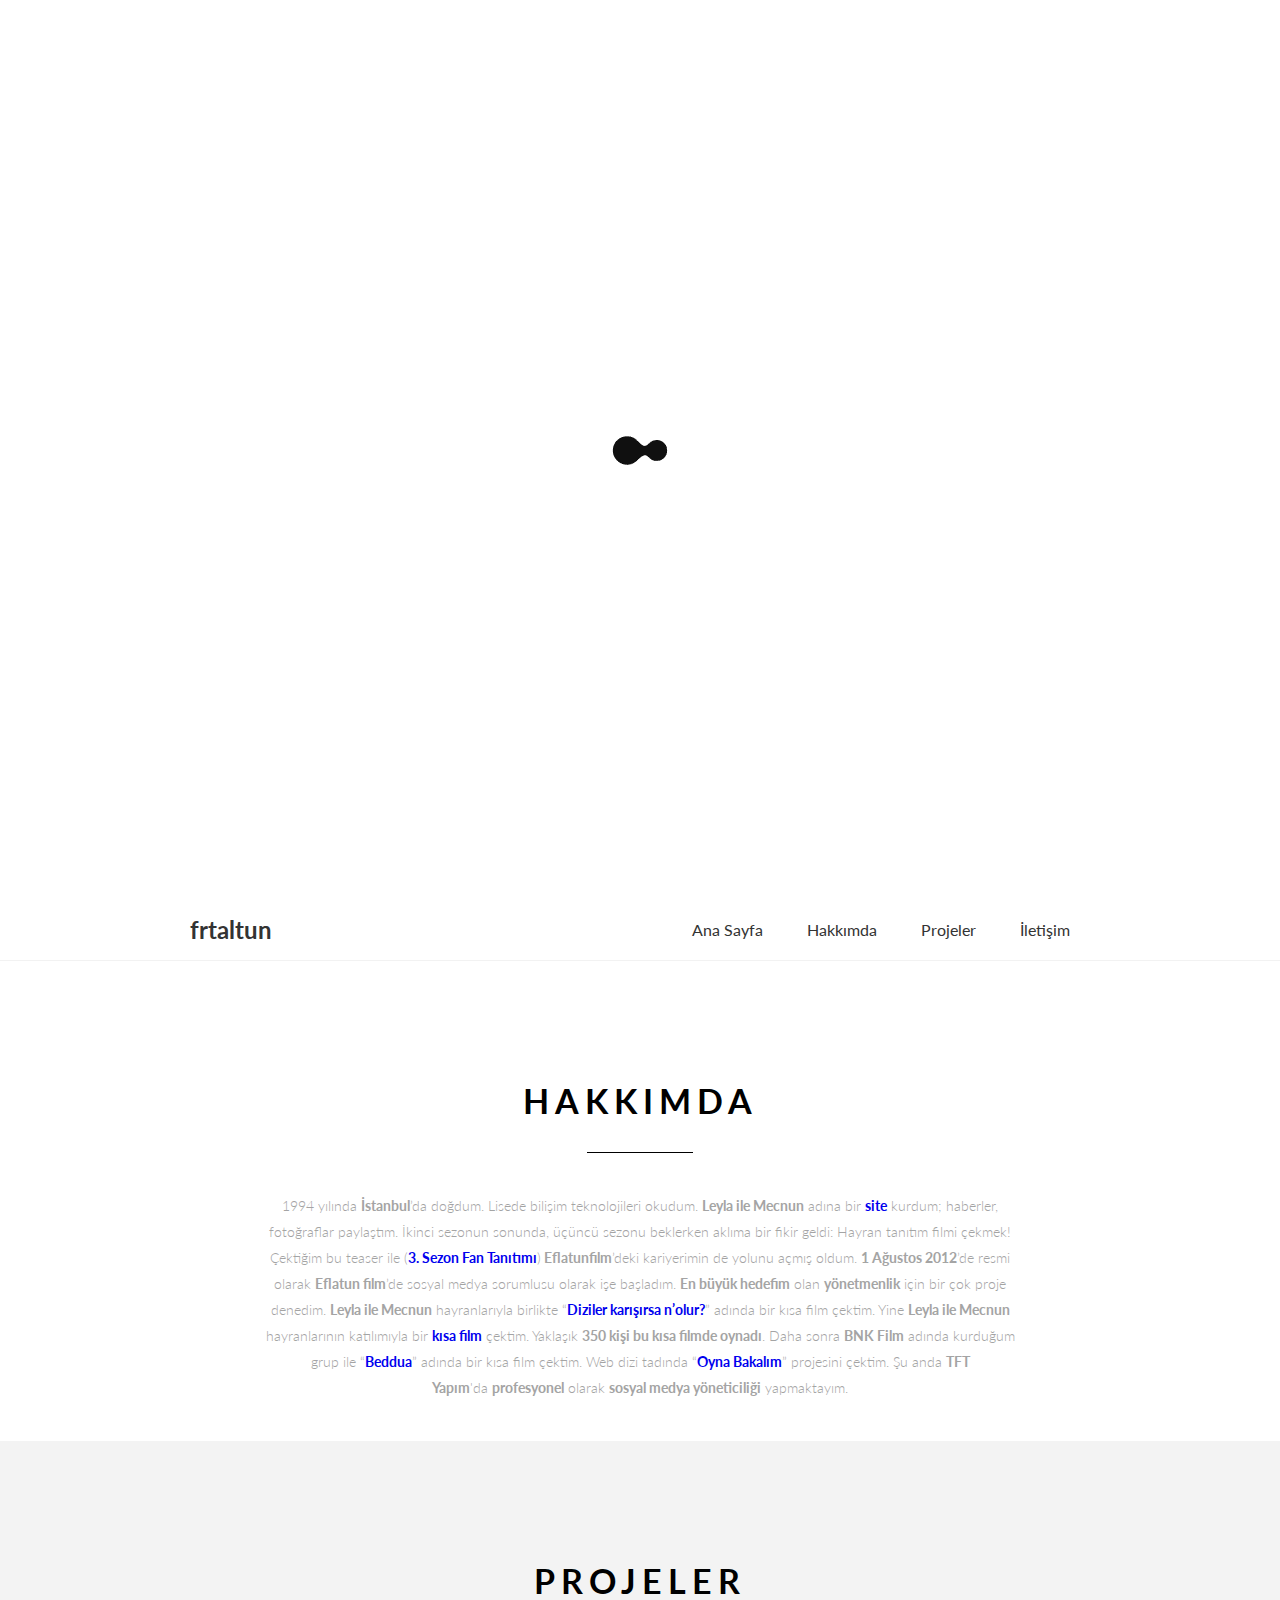
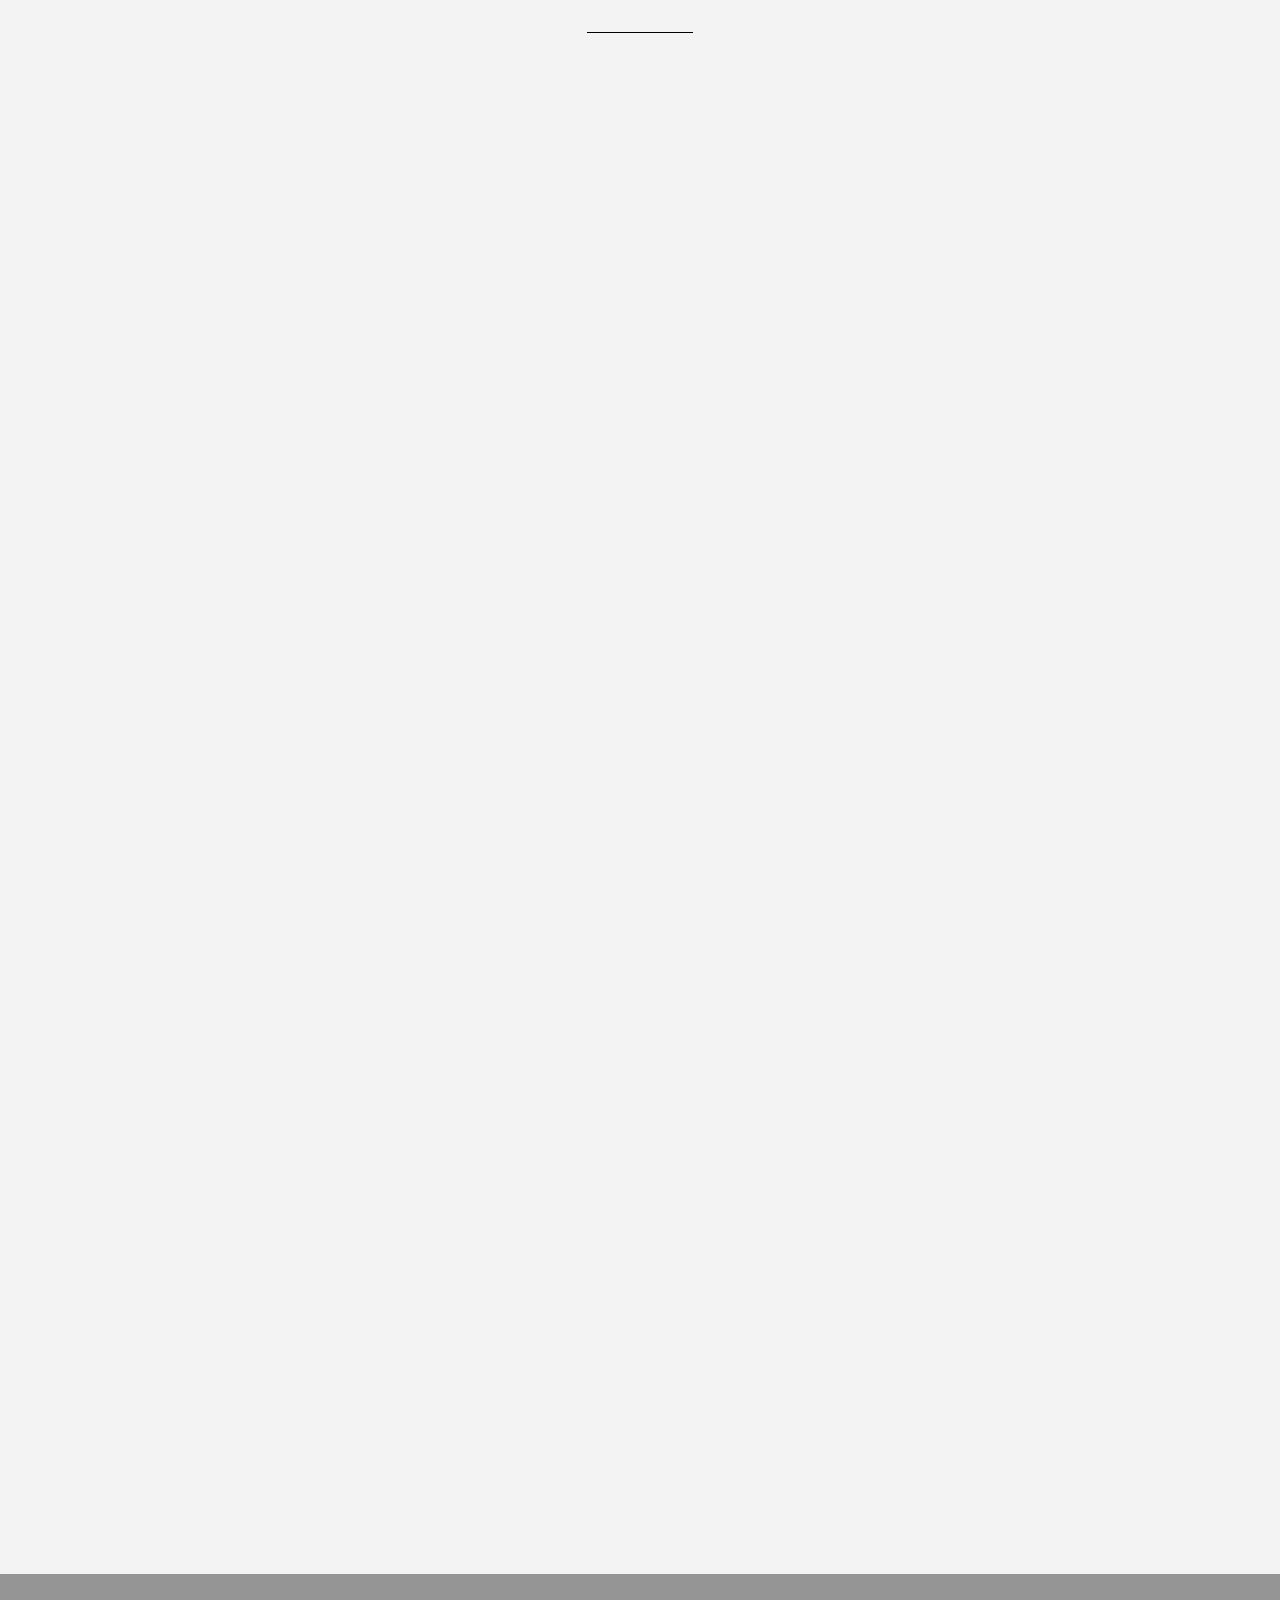
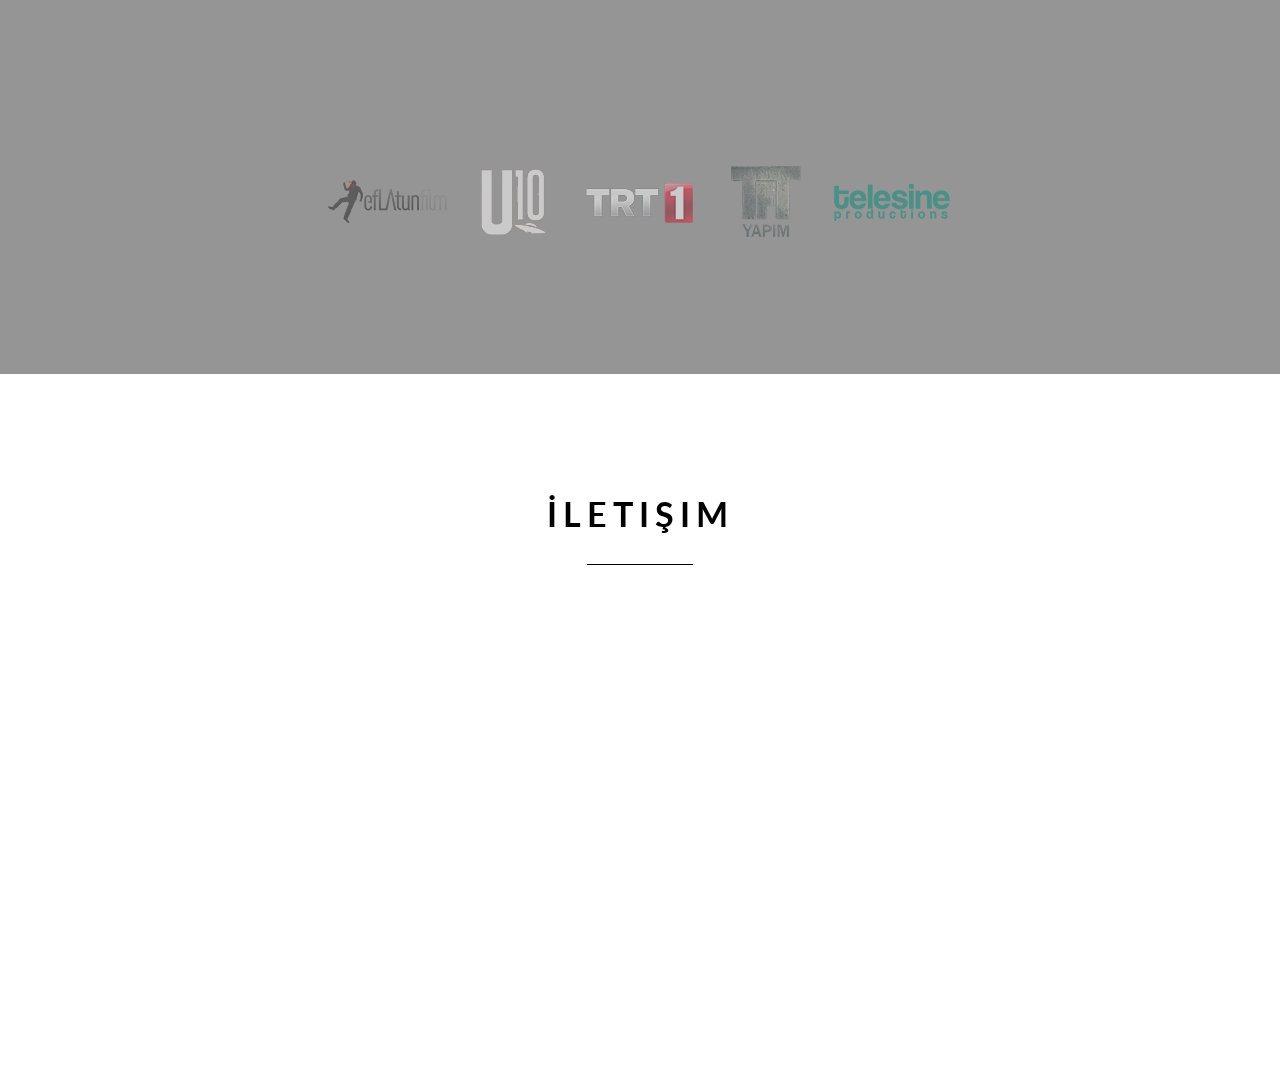
==== commit 081529e2: "Update index.html" ====
--- a/index.html
+++ b/index.html
@@ -377,7 +377,7 @@
           
           <div class="form">
           
-            <form method="post" action="mail.php" name="kontakt">
+            <form method="post" action="mail.htm" name="kontakt">
           
             <div class="column">
             Adın<br/><br/>
--- a/style.css
+++ b/style.css
@@ -0,0 +1,928 @@
+/* Thomsoon.com - OnePage CSS Responsive theme
+-- version 1.0
+-- Copyright (c) 2014 Thomsoon.com
+-- licensed under the MIT
+--
+-- http://www.thomsoon.com/
+--
+*/
+
+/* Font Google - strong reaload time */
+@import url(http://fonts.googleapis.com/css?family=Lato:400,300,100,700,900&subset=latin,latin-ext);
+
+
+/*
+ * Theme Name: Onepage
+ * Author: Thomsoon
+ * Created: 14/11/2014
+ */
+
+
+.preloader{
+  position:fixed;
+  width:100%;
+  height:100%;
+  background:white;
+  z-index:99999;
+}
+ 
+.preloader .item{
+  position:absolute;
+  width:100px;
+  height:100px;
+  left:50%;
+  top:50%;
+  margin-left:-50px;
+  margin-top:-50px;
+} 
+
+
+html, body{
+  font-family: 'Lato', sans-serif;
+  font-size:15px;
+  -webkit-font-smoothing: subpixel-antialiased!important;
+  color:black;
+  font-weight:400;
+  height:100%;
+}
+
+a{
+  text-decoration:none;
+  outline:none;
+  font-size:14px;
+}
+
+h1{
+  font-size:34px;
+  color:white;
+  font-weight:400;
+  text-transform:uppercase;
+  letter-spacing:6px;
+  line-height:1.2;
+}
+
+p{
+  font-size:14px;
+  color:white;
+  font-weight:300;
+  letter-spacing:1px;
+  margin-top:40px;
+}
+
+
+h1 span{
+  color:#2fa68e;
+}
+
+
+::selection {
+  background: #ada074;
+  color:white;
+}
+
+::-moz-selection {
+  background: #ada074;
+  color:white;
+}
+
+
+.container{
+  position:absolute;
+  width:100%;
+  height:100%;
+}
+
+
+
+
+
+
+/* Start page */
+
+.start-page{
+  position:relative;
+  width:100%;
+  height:100%;
+  z-index:10;
+  background:url('back.jpg') #c0c0c0 bottom center fixed no-repeat;
+  -webkit-background-size: cover;
+  -moz-background-size: cover;
+  -o-background-size: cover;
+  background-size: cover;
+}
+
+.start-page hr{
+  color: white;
+  margin-top:30px;
+  background-color: white;
+  height: 1px;
+  width:106px;
+  border:0;
+
+}
+
+.start-page .opacity{
+  position:absolute;
+  width:100%;
+  height:100%;
+  background:rgba(51,51,51,0.5); /* Standard Off */
+}
+
+
+.start-page .content{
+  position:relative;
+  width:700px;
+  margin:0 auto;
+  height:100%;
+}
+
+.start-page .content .text{
+  position:absolute;
+  text-align:center;
+  margin:auto;
+  top:0; 
+  left:0; 
+  bottom:0; 
+  right:0;
+  width:700px;
+  height:520px;
+}
+
+.start-page .content .text .logo{
+  width:500pxpx;
+  height:140px;
+  margin:0 auto 50px;
+  
+}
+
+
+.start-page .content .text .read-more{
+  width:183px;
+  height:47px;
+  margin:100px auto;
+  line-height:47px;
+  border:1px solid white;
+  text-transform:uppercase;
+  color:white;
+  display:block;
+  cursor:pointer;
+  font-size:14px;
+  letter-spacing:1px;
+  background:none;
+  -webkit-transition: all 0.6s ease-in;
+	-moz-transition: all 0.6s ease-in;
+	-ms-transition: all 0.6s ease-in;
+	-o-transition: all 0.6s ease-in;
+	transition: all 0.6s ease-in;
+}
+
+.start-page .content .text .read-more:hover{
+  color:white;
+  background: #ada074;
+  border:1px solid #ada074;
+}
+
+.start-page .content .arrow-down{
+  position: absolute;
+  bottom: 110px;
+  left: 50%;
+  margin-left: -10px;
+  width: 21px;
+  height: 29px;
+  background: url(arrow-down.png) no-repeat center center;
+  display: block;
+  -webkit-animation: bounce-fade 1.2s infinite; /* Safari 4+ */
+  -moz-animation:    bounce-fade 1.2s infinite; /* Fx 5+ */
+  -o-animation:      bounce-fade 1.2s infinite; /* Opera 12+ */
+   animation:        bounce-fade 1.2s infinite; /* IE 10+ */
+}
+
+
+@-webkit-keyframes bounce-fade {
+    0%   { opacity: 0; bottom: 70px; }
+    100% { opacity: 1; bottom: 35px; }
+}
+@-moz-keyframes bounce-fade {
+    0%   { opacity: 0; bottom: 70px; }
+    100% { opacity: 1; bottom: 35px; }
+}
+@-o-keyframes bounce-fade {
+    0%   { opacity: 0; bottom:70px; }
+    100% { opacity: 1; bottom: 35px; }
+}
+@keyframes bounce-fade {
+    0%   { opacity: 0; bottom: 70px; }
+    100% { opacity: 1; bottom: 35px; }
+}
+
+
+/* Menu mobile */
+
+.menu-media{
+  position:relative;
+  width:100%;
+  height:90px;
+  background:#ada074;
+  z-index:1000;
+  display:none;
+}
+
+.menu-media .menu-content{
+  width:280px;
+  position:relative;
+  margin:0 auto;
+}
+
+.menu-media .menu-content .logo {
+   color:white;
+   font-weight:700;
+   font-size:24px;
+   width:200px;
+   line-height:90px;
+   float:left;
+   list-style: none;
+}
+
+.menu-media .menu-content .icon{
+  width:41px;
+  height:23px;
+  float:right;
+  line-height:100px;
+}
+
+.menu-click{
+  display:none;
+}
+
+
+.menu-click li {
+  position:relative;
+  width:100%;
+  height:70px;
+  color:#333333;
+  font-size:18px;
+  text-align:center;
+  line-height:70px;
+  z-index:1000;
+  border-bottom:1px solid #f2f2f2;
+  -webkit-transition: all 0.2s ease-in;
+	-moz-transition: all 0.2s ease-in;
+	-ms-transition: all 0.2s ease-in;
+	-o-transition: all 0.2s ease-in;
+	transition: all 0.2s ease-in;
+ }
+
+.menu-click li:hover {
+  color:#ada074;
+ }
+
+
+/* Menu */
+
+.menu{
+  position:relative;
+  width:100%;
+  height:60px;
+  background:white;
+  border-bottom:1px solid #f2f2f2;
+  z-index:1000;
+}
+
+.menu-content{
+  width:900px;
+  position:relative;
+  margin:0 auto;
+}
+
+.menu-content .logo {
+   color:#333;
+   font-weight:700;
+   font-size:24px;
+   width:300px;
+   line-height:60px;
+   float:left;
+   list-style: none;
+ }
+
+.menu-content ul{
+
+  width:500px;
+  left:50%;
+  float:right;
+  text-align:right;
+  list-style:none;
+}
+
+.menu-content li{
+   display:inline-block;
+   position:relative;
+}
+
+.menu-content li a{
+  color:#333;
+  font-size:16px;
+  display: block;
+  padding: 0 20px 0 20px;
+  line-height:60px;
+  -webkit-transition: all 0.2s ease-in;
+	-moz-transition: all 0.2s ease-in;
+	-ms-transition: all 0.2s ease-in;
+	-o-transition: all 0.2s ease-in;
+	transition: all 0.2s ease-in;
+}
+
+.menu-content li.active a{
+  color:#ada074;
+}
+
+.menu-content li a:hover{
+  color:#ada074;
+}
+
+
+/* About us */
+
+.about-us{
+  position:relative;
+  width:100%;
+  background:white;
+  z-index:10;
+}
+
+.about-us .content{
+  position:relative;
+  width:900px;
+  margin: 0 auto;
+  overflow: hidden;
+}
+
+.about-us h1{
+  font-size:34px;
+  color:black;
+  text-align:center;
+  margin-top:120px;
+  letter-spacing:6px;
+  font-weight:bold;
+  text-transform:uppercase;
+  line-height:1.2;
+
+}
+
+.about-us hr{
+  color: black;
+  margin-top:30px;
+  background-color: black;
+  height: 1px;
+  width:106px;
+  border:0;
+
+}
+
+.about-us p.title{
+  color: #a4a4a4;
+  margin:40px auto;
+  width:750px;
+  line-height:26px;
+  letter-spacing:0;
+  font-size:14px;
+  font-weight:300;
+  text-align:center;
+}
+
+.about-us h2{
+  text-align:center;
+  margin-top:50px;
+  font-size:26px;
+  color:black;
+  line-height:1.2;
+  letter-spacing:6px;
+  width:100%;
+  position:relative;
+  font-weight:400;
+}
+
+.about-us p{
+  text-align:center;
+  font-size:14px;
+  width:250px;
+  margin:30px auto;
+  color:#a4a4a4;
+  line-height:26px;
+  letter-spacing:0;
+  position:relative;
+  font-weight:300;
+}
+
+.about-us .column-one{
+  margin-top:40px;
+  width:300px;
+  float:left;
+  margin-bottom:70px;
+  height:350px;
+}
+
+.about-us .column-one .circle-one{
+  height: 100px;
+  position:relative;
+  margin:0 auto;
+  border:2px solid #f0f0f0;
+  background: url(responsive.png) white no-repeat center center;
+  -moz-border-radius:100px;
+  -webkit-border-radius:100px;
+  border-radius: 100px;
+  width: 100px;
+  cursor:pointer;
+    -webkit-transition: all 0.2s ease-in;
+	-moz-transition: all 0.2s ease-in;
+	-ms-transition: all 0.2s ease-in;
+	-o-transition: all 0.2s ease-in;
+	transition: all 0.2s ease-in;
+}
+
+.about-us .column-one .circle-one:hover{
+  border:2px solid #ada074;
+
+}
+
+.about-us .column-two{
+  margin-top:40px;
+  width:300px;
+  float:left;
+  margin-bottom:70px;
+  height:350px;
+}
+
+.about-us .column-two .circle-two{
+  height: 100px;
+  position:relative;
+  margin:0 auto;
+  border:2px solid #f0f0f0;
+  background: url(minimalist.png) white no-repeat center center;
+  -moz-border-radius:100px;
+  -webkit-border-radius:100px;
+  border-radius: 100px;
+  width: 100px;
+    cursor:pointer;
+    -webkit-transition: all 0.2s ease-in;
+	-moz-transition: all 0.2s ease-in;
+	-ms-transition: all 0.2s ease-in;
+	-o-transition: all 0.2s ease-in;
+	transition: all 0.2s ease-in;
+}
+
+.about-us .column-two .circle-two:hover{
+  border:2px solid #ada074;
+}
+
+
+.about-us .column-three{ 
+  margin-top:40px;
+  width:300px;
+  float:left;
+  margin-bottom:70px;
+  height:350px;
+}
+
+.about-us .column-three .circle-three{ 
+  height: 100px;
+  position:relative;
+  margin:0 auto;
+  border:2px solid #f0f0f0;
+  background: url(free.png) white no-repeat center center;
+  -moz-border-radius:100px;
+  -webkit-border-radius:100px;
+  border-radius: 100px;
+  width: 100px;
+  cursor:pointer;
+  -webkit-transition: all 0.2s ease-in;
+	-moz-transition: all 0.2s ease-in;
+	-ms-transition: all 0.2s ease-in;
+	-o-transition: all 0.2s ease-in;
+	transition: all 0.2s ease-in;
+}
+
+.about-us .column-three .circle-three:hover{ 
+  border:2px solid #ada074;
+}
+
+
+
+/* Portfolio */
+
+
+.portfolio{
+  position:relative;
+  width:100%;
+  background:#f3f3f3;
+  z-index:10;
+
+}
+
+.portfolio .portfolio-margin{
+  position:relative;
+  width:900px;
+  overflow:hidden;
+  margin:0 auto;
+}
+
+.portfolio .portfolio-margin .read-more{
+  width:183px;
+  height:47px;
+  position:relative;
+  margin:50px auto 100px;
+  line-height:47px;
+  border:1px solid #333333;
+  text-transform:uppercase;
+  text-align:center;
+  color:#333333;
+  cursor:pointer;
+  font-size:14px;
+  background:none;
+  -webkit-transition: all 0.6s ease-in;
+	-moz-transition: all 0.6s ease-in;
+	-ms-transition: all 0.6s ease-in;
+	-o-transition: all 0.6s ease-in;
+	transition: all 0.6s ease-in;
+	letter-spacing:1px;
+}
+
+.portfolio .portfolio-margin .read-more:hover{
+  background:#ada074;
+  color:white;
+  border:1px solid #ada074;
+}
+
+.portfolio .portfolio-margin h1{
+  font-size:34px;
+  color:black;
+  text-align:center;
+  margin-top:120px;
+  letter-spacing:6px;
+  font-weight:bold;
+  text-transform:uppercase;
+  line-height:1.2;
+}
+
+.portfolio .portfolio-margin hr{
+  color: black;
+  margin-top:30px;
+  background-color: black;
+  height: 1px;
+  width:106px;
+  border:0;
+}
+
+
+
+
+/* Portfolio grid */
+
+.grid{
+  margin-top:70px;
+  width:100%;
+  position:relative;
+  margin-bottom:70px;
+  overflow:hidden;
+}
+
+.grid li{
+  width:285px;
+  margin:0 15px 15px 0;
+  float: left;
+  position: relative;
+  overflow: hidden;
+}
+
+.grid img{
+  width:285px;
+  float: left;
+  position: relative;
+}
+
+.grid .text {
+  position: absolute;
+  width: 285px;
+  height:100%;
+  background: rgba(173,160,116,1);
+  z-index: 2;
+  opacity:0;
+    -webkit-transition: all 0.6s ease-in;
+	-moz-transition: all 0.6s ease-in;
+	-ms-transition: all 0.6s ease-in;
+	-o-transition: all 0.6s ease-in;
+	transition: all 0.6s ease-in;
+}
+
+.grid .text:hover {
+  opacity:1;
+}
+
+.grid .no-text {
+  position: absolute;
+  width: 285px;
+  height:100%;
+  background: rgba(173,160,116,0.5);
+  z-index: 2;
+  opacity:0;
+  -webkit-transition: all 0.6s ease-in;
+	-moz-transition: all 0.6s ease-in;
+	-ms-transition: all 0.6s ease-in;
+	-o-transition: all 0.6s ease-in;
+	transition: all 0.6s ease-in;
+}
+
+.grid .no-text:hover {
+  opacity:1;
+}
+
+.grid p {
+  font-size: 18px;
+  text-align:center;
+  line-height:26px;
+  margin-top:40px;
+  font-weight: bold;
+  letter-spacing:1px;
+  color: #FFF;
+}
+
+.grid p.description {
+  font-size: 12px;
+  width:300px;
+  margin-top:20px;
+  text-align:center;
+  line-height:20px;
+  font-weight: 400;
+  color: #FFF;
+  position:relative;
+}
+
+.clear { 
+    clear:both; 
+}
+
+/* Partners */
+
+.partners{
+  position:relative;
+  width:100%;
+  z-index:10;
+  height:400px;
+  background:url('partners.jpg') 0px 0px fixed;
+    -webkit-background-size: cover;
+  -moz-background-size: cover;
+  -o-background-size: cover;
+  background-size: cover;
+}
+
+.partners .opacity{
+  position:absolute;
+  width:100%;
+  height:400px;
+  background:rgba(79,79,79,0.6);
+}
+
+.partners .content{
+  position:absolute;
+  width:900px;
+  height:190px;
+  margin:auto;
+  top:0;
+  bottom:0;
+  left:0;
+  right:0;
+}
+
+.partners h2{
+  color:white;
+  letter-spacing:1px;
+  font-size:32px;
+  font-weight:300;
+  text-align:center;
+}
+
+.partners .logo{
+  position:relative;
+  width:900px;
+  overflow:hidden;
+  margin-top:50px;
+  text-align:center;
+}
+
+.partners .logo img{
+  opacity:0.5;
+  -webkit-transition: all 0.2s ease-in;
+	-moz-transition: all 0.2s ease-in;
+	-ms-transition: all 0.2s ease-in;
+	-o-transition: all 0.2s ease-in;
+	transition: all 0.2s ease-in;
+}
+
+.partners .logo img:hover{
+  opacity:1;
+}
+
+/* Contact */
+
+.contact{
+  position:relative;
+  width:100%;
+  background:white;
+  z-index:10;
+  overflow:hidden;
+  margin-bottom: 300px;  
+}
+
+
+.contact .content{
+  position:relative;
+  width:900px;
+  overflow:hidden;
+  margin: 60px auto 65px auto;
+}
+
+.contact h1{
+  font-size:34px;
+  color:black;
+  text-align:center;
+  margin-top:120px;
+  letter-spacing:6px;
+  font-weight:bold;
+  text-transform:uppercase;
+  line-height:1.2;
+}
+
+.contact hr{
+  color: black;
+  margin-top:30px;
+  background-color: black;
+  height: 1px;
+  width:106px;
+  border:0;
+}
+
+.contact .content .form{
+  width:455px;
+  overflow:hidden;
+  height:auto;
+  float:left;
+}
+
+.contact .content .form .column{
+  width:180px;
+  overflow:hidden;
+  height:auto;
+  float:left;
+  letter-spacing:1px;
+  margin-bottom:30px;
+}
+
+.contact .content .form .column-2{
+  width:210px;
+  padding-left:60px;
+  overflow:hidden;
+  height:auto;
+  float:left;
+  letter-spacing:1px;
+  margin-bottom:30px;  
+}
+
+.contact .content .form .column-3{
+  width:450px;
+  overflow:hidden;
+  height:auto;
+  float:left;
+  letter-spacing:1px;
+}
+
+.contact .content .contact-text{
+  width:405px;
+  overflow:hidden;
+  height:auto;
+  font-weight:300;
+  float:left;
+  padding-left:40px;
+  color:black;
+  font-size:14px;
+  line-height:26px;
+}
+
+strong{
+  font-weight:700;
+
+}
+
+input{
+
+  width:180px;
+  height:40px;
+  background:#f8f7f7;
+  border-top:1px solid #333;
+  border-bottom:0;
+  border-left:0;
+  border-right:0;
+  color:#333;
+  font-weight:300;
+  line-height:40px;
+  padding-left:15px;
+  font-family: 'Lato', sans-serif;
+  font-size:14px;
+  margin-bottom:10px;
+}
+
+input:focus{background:#f4f4f4;}
+
+textarea{
+
+  width:420px;
+  height:150px;
+  border-top:1px solid #333;
+  border-bottom:0;
+  line-height:20px;
+  border-left:0;
+  border-right:0;
+  background:#f8f7f7;
+  color:#333;
+  font-weight:300;
+  padding:15px 0 0 15px;
+  font-family: 'Lato', sans-serif;
+  font-size:14px;
+  margin-bottom:10px;
+}
+
+textarea:focus{background:#f4f4f4;}
+
+
+input.submit{
+  width:100px;
+  height:34px;
+  float:right;
+  margin:20px 10px 0 0;
+  border:0;
+  font-weight:700;
+  text-align:right;
+  background:none;
+  -webkit-transition: all 0.6s ease-in;
+	-moz-transition: all 0.6s ease-in;
+	-ms-transition: all 0.6s ease-in;
+	-o-transition: all 0.6s ease-in;
+	transition: all 0.6s ease-in;
+}
+
+/* Footer */
+
+
+.footer{
+  position:fixed;
+  bottom:0;
+  width:100%;
+  background:#3c3c3c;
+}
+
+.footer .logo{
+
+  position:relative;
+  width:204px;
+  height:58px;
+  margin: 0 auto;
+  padding-top:50px;
+
+}
+
+.footer .menu-footer{
+  width:80%;
+  text-align:center;
+  margin:0 auto;
+  padding-top:30px;
+  overflow: hidden;
+  position:relative;  
+}
+
+
+.footer .menu-footer a{
+  line-height:46px;
+  padding:10px;
+  color:#a4a4a4;
+  -webkit-transition: all 0.2s ease-in;
+	-moz-transition: all 0.2s ease-in;
+	-ms-transition: all 0.2s ease-in;
+	-o-transition: all 0.2s ease-in;
+	transition: all 0.2s ease-in;
+}
+
+.footer .menu-footer a:hover{
+  color:#ada074;
+}
+
+
+.footer .copyright{
+  width:80%;
+  position:relative;
+  font-weight:300;
+  margin:0 auto;
+  padding:30px 0 50px;
+  text-align:center;
+  font-size:14px;
+  line-height:36px;
+  color:#a4a4a4;
+}
+
--- a/style-responsive.css
+++ b/style-responsive.css
@@ -0,0 +1,341 @@
+/* Thomsoon.com - OnePage CSS Responsive
+-- version 1.0
+-- Copyright (c) 2014 Thomsoon.com
+-- licensed under the MIT
+--
+-- http://www.thomsoon.com/
+--
+*/
+
+
+/* iPad (portrait) */
+@media (min-width: 320px) and (max-width: 579px) {
+
+.menu{
+  display:none;
+}
+
+.menu-media{
+  display:block;
+}
+
+.start-page .content {
+  width:300px;
+  height:100%;
+}
+
+.start-page, .start-page .opacity{
+  height:100%;
+}
+.start-page .content .text {
+  width:300px;
+}
+
+
+h1 {
+  font-size:36px;
+}
+
+.about-us h1 {
+  margin-top:0;
+}
+
+.about-us .content{
+  width:300px;
+}
+
+.about-us hr,.portfolio .portfolio-margin hr, .contact hr {
+  width:106px;
+}
+
+.about-us .column-one, .about-us .column-two{
+  width:300px;
+  margin-bottom:20px;
+}
+
+ .about-us .content .column-three{
+  width:300px;
+  margin-bottom:70px;
+ }
+
+.portfolio .portfolio-margin{
+  width:300px;
+}
+
+.partners .content{
+  width:300px;
+}
+
+.partners .logo {
+  width:300px;
+}
+
+.partners .logo img {
+  width:80px;
+  padding-bottom:20px;
+}
+
+.contact, .contact .content, .contact .content .form{
+  width:300px;
+}
+
+.contact .content .contact-text{
+  padding-left:0px;
+  width:300px;
+  text-align:center;
+  margin-top:60px;
+}
+
+input{
+  width:320px;
+}
+
+textarea{
+  width:320px;
+}
+
+.contact .content .contact-text {
+  width:275px;
+}
+
+.contact .content .form .column, .contact .content .form .column-3{
+  width:320px;
+}
+
+.contact .content .form .column-2{
+  width:320px;
+  padding-left:0;
+}
+
+.grid li{
+  margin:0 0 15px 0;
+}
+
+.contact{ 
+  margin:0 auto;
+}
+
+.footer{
+  position:relative;
+}
+
+}
+
+
+
+/* iPad (portrait) */
+@media (min-width: 580px) and (max-width: 767px) {
+
+.menu{
+  display:none;
+}
+
+.menu-media{
+  display:block;
+}
+
+.menu-media .menu-content{
+  width:540px;
+}
+
+.partners .logo img {
+  padding-bottom:20px;
+}
+
+.start-page .content {
+  width:300px;
+  height:100%;
+}
+
+.start-page, .start-page .opacity{
+  height:100%;
+}
+.start-page .content .text {
+  width:300px;
+}
+
+
+h1 {
+  font-size:36px;
+}
+
+.about-us h1 {
+  margin-top:0;
+}
+
+.about-us .content{
+  width:300px;
+}
+
+.about-us hr,.portfolio .portfolio-margin hr, .contact hr {
+  width:106px;
+}
+
+.about-us .column-one, .about-us .column-two{
+  width:300px;
+  margin-bottom:20px;
+}
+
+ .about-us .column-three{
+  width:300px;
+  margin-bottom:70px;
+ }
+
+.portfolio .portfolio-margin{
+  width:300px;
+}
+
+.partners .content{
+  width:400px;
+}
+
+.partners .logo {
+  width:400px;
+}
+
+.partners .logo img {
+  width:80px;
+  padding-bottom:20px;
+}
+
+.contact, .contact .content, .contact .content .form{
+  width:300px;
+}
+
+.contact .content .contact-text{
+  padding-left:0px;
+  width:300px;
+  text-align:center;
+  margin-top:60px;
+}
+
+.contact .content .contact-text {
+  width:275px;
+}
+
+.contact .content .form .column, .contact .content .form .column-3{
+  width:420px;
+}
+
+.contact .content .form .column-2{
+  width:420px;
+  padding-left:0;
+}
+
+.contact{ 
+  margin:0 auto;
+}
+
+.footer{
+  position:relative;
+}
+
+input{
+  width:420px;
+}
+
+textarea{
+  width:420px;
+}
+
+
+}
+
+
+
+
+
+
+
+
+
+
+
+/* iPad (portrait) */
+@media (min-width: 768px) and (max-width: 1023px) {
+
+
+
+.menu-content .logo{
+  width:200px;
+}
+
+.menu-content{
+  width:700px;
+}
+
+.about-us .content{
+  width:700px;
+}
+
+.about-us p{
+  width:200px;
+}
+
+.about-us h2{
+  letter-spacing:2px;
+}
+
+.about-us .column-one{
+  width:233px;
+}
+
+.about-us .column-two{
+  width:233px;
+}
+
+.about-us .column-three{
+  width:233px;
+}
+
+.portfolio .portfolio-margin {
+  width:600px;
+}
+
+.partners .content{
+  width:700px;
+}
+
+.partners .logo {
+  width:700px;
+}
+
+.contact{ 
+  margin:0 auto;
+}
+
+.contact .content {
+  width:700px
+}
+
+.footer{
+  position:relative;
+}
+
+.contact .content .form{
+  width:355px;
+}
+
+input{
+  width:320px;
+}
+
+textarea{
+  width:320px;
+}
+
+.contact .content .contact-text {
+  width:275px;
+}
+
+.contact .content .form .column, .contact .content .form .column-3{
+  width:450px;
+}
+
+.contact .content .form .column-2{
+  width:450px;
+  padding-left:0;
+}
+
+
+}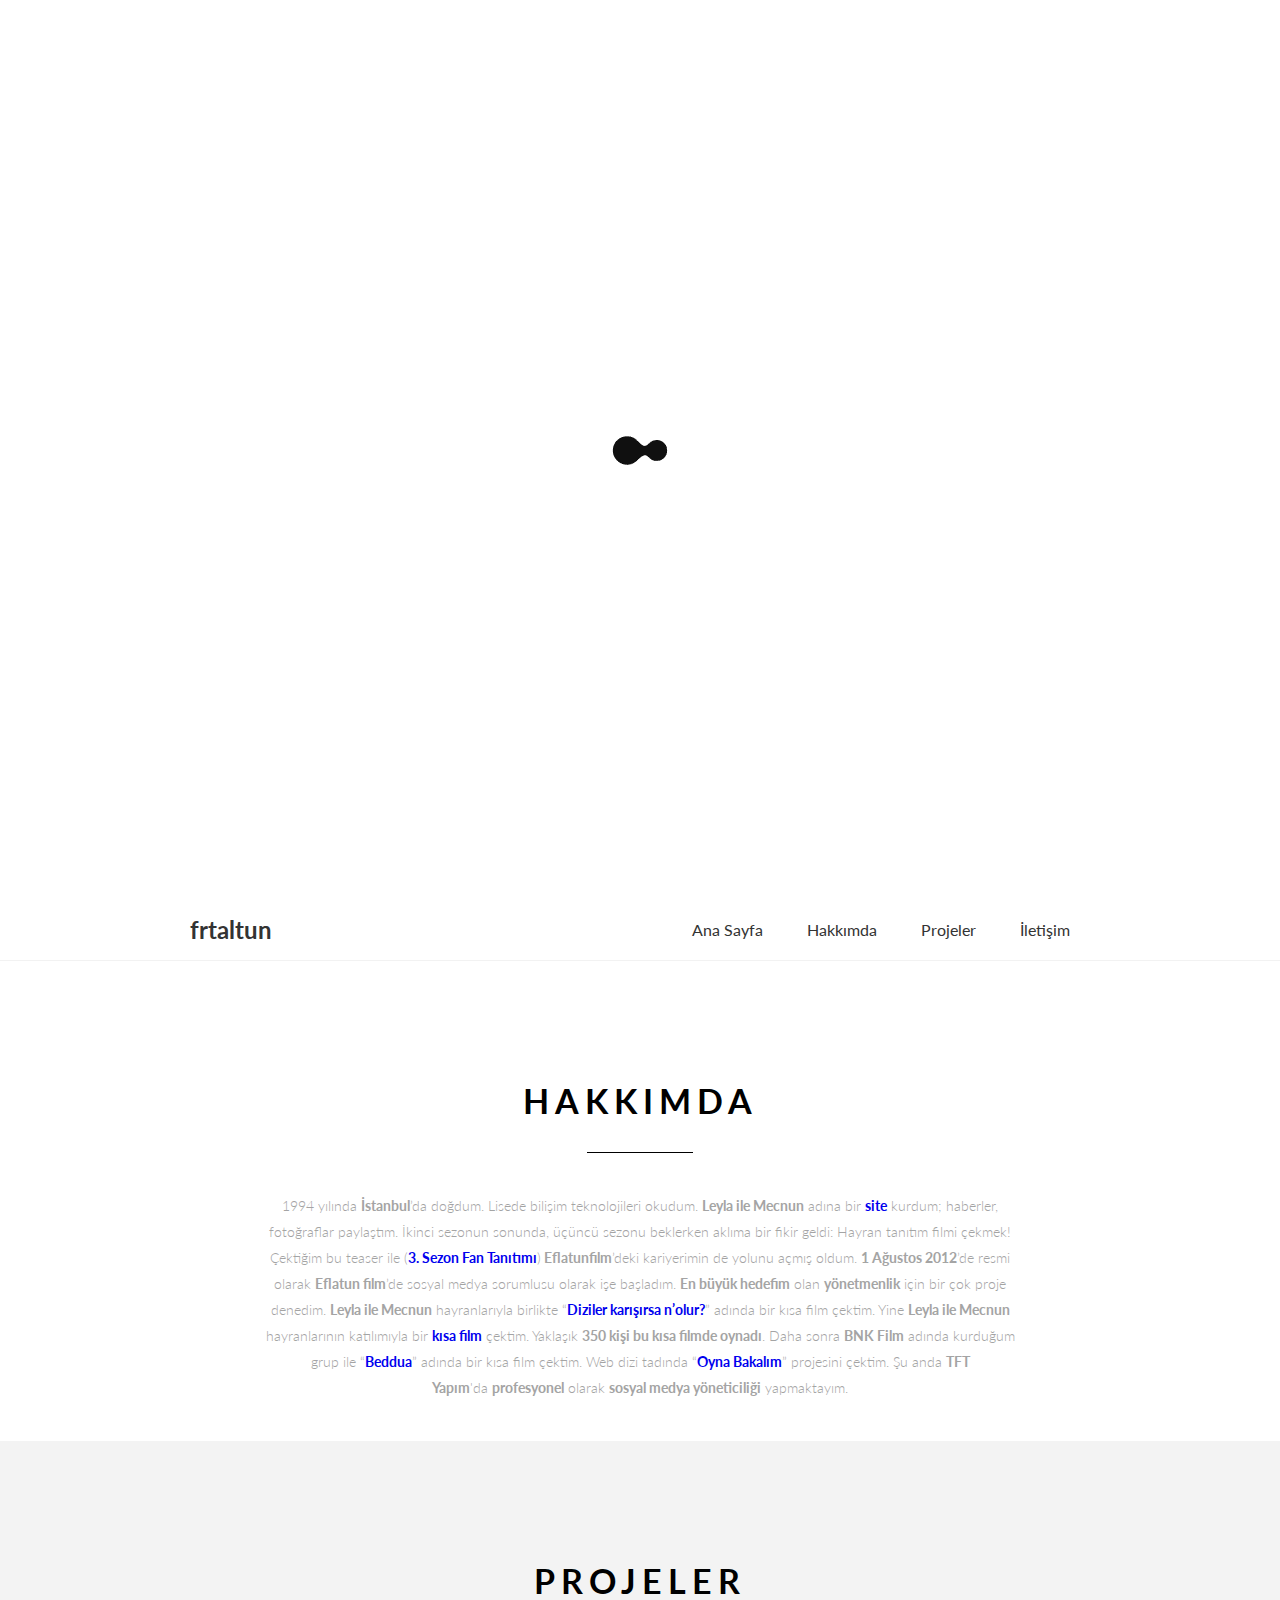
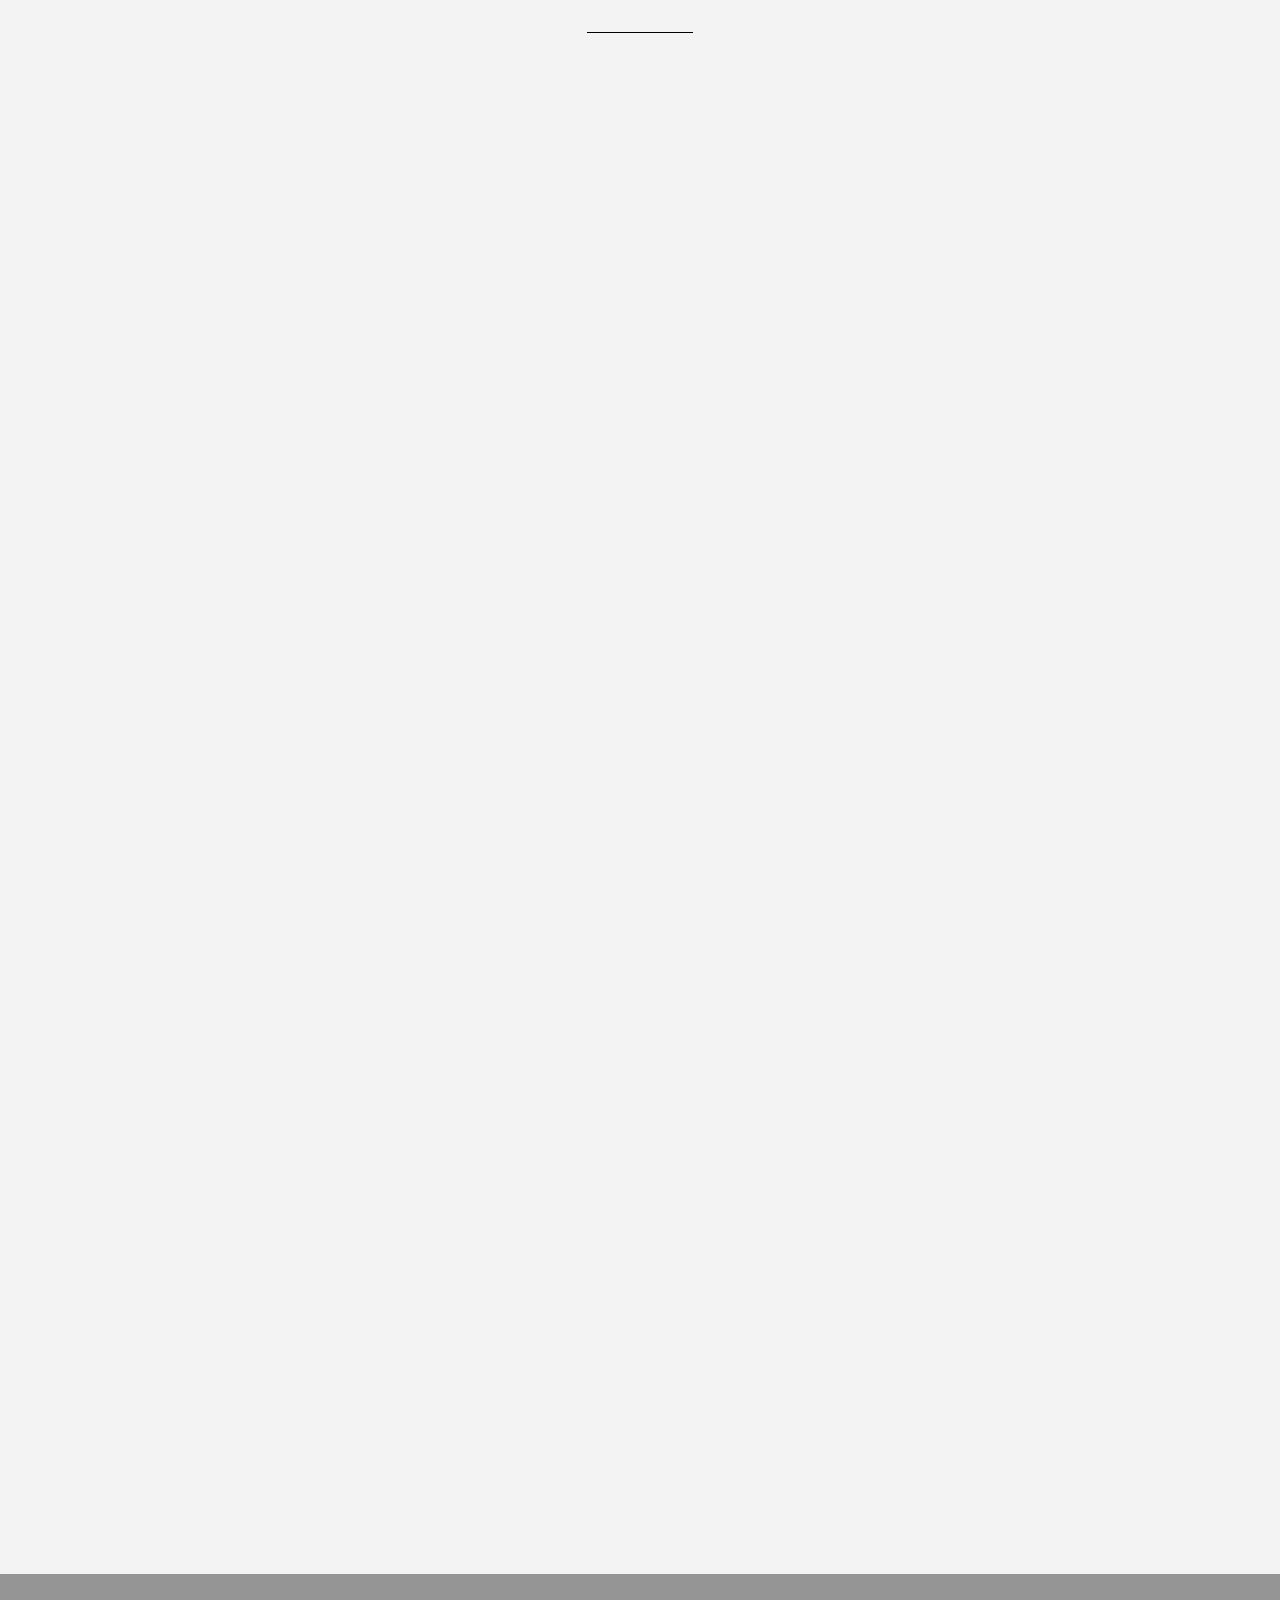
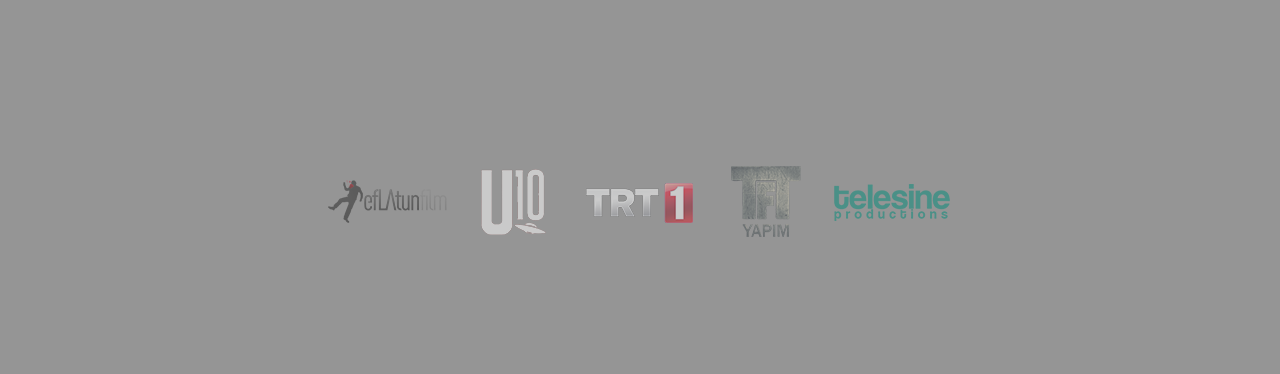
==== commit e98cdac6: "Update index.html" ====
--- a/index.html
+++ b/index.html
@@ -367,57 +367,7 @@
     </section>
 
 
-    <!-- Contact-->
-
-    <section class="contact" id="contact">
-        <h1>İletişim</h1>
-        <hr/>       
-      
-        <div class="content">
-          
-          <div class="form">
-          
-            <form method="post" action="mail.htm" name="kontakt">
-          
-            <div class="column">
-            Adın<br/><br/>
-            <input name="name" id="name" value="" />
-            </div>
-            
-            <div class="column-2">
-            E-Posta<br/><br/>
-            <input name="email" id="email" value="" />
-            </div>
-          
-          
-            <div class="column-3">  
-            Mesajın<br/><br/>        
-            <textarea id="message" name="message" ></textarea>
-            </div> 
- 
-              <div class="button">
-                <span><input class="submit" id="submit" name="submit" type="submit" value="Gönder"></span>
-              </div>
- 
-            </form>
-          
-          </div>
-          
-          
-          <div class="contact-text">
-          
-          <br/><br/>
-
-          <strong>Fırat Altun</strong><br/><br/>
-
-          <strong>frtaltun@gmail.com</strong>
-          
-          </div>
-        
-        
-        </div>
-      
-    </section>
+    
 
 
     <section class="footer">
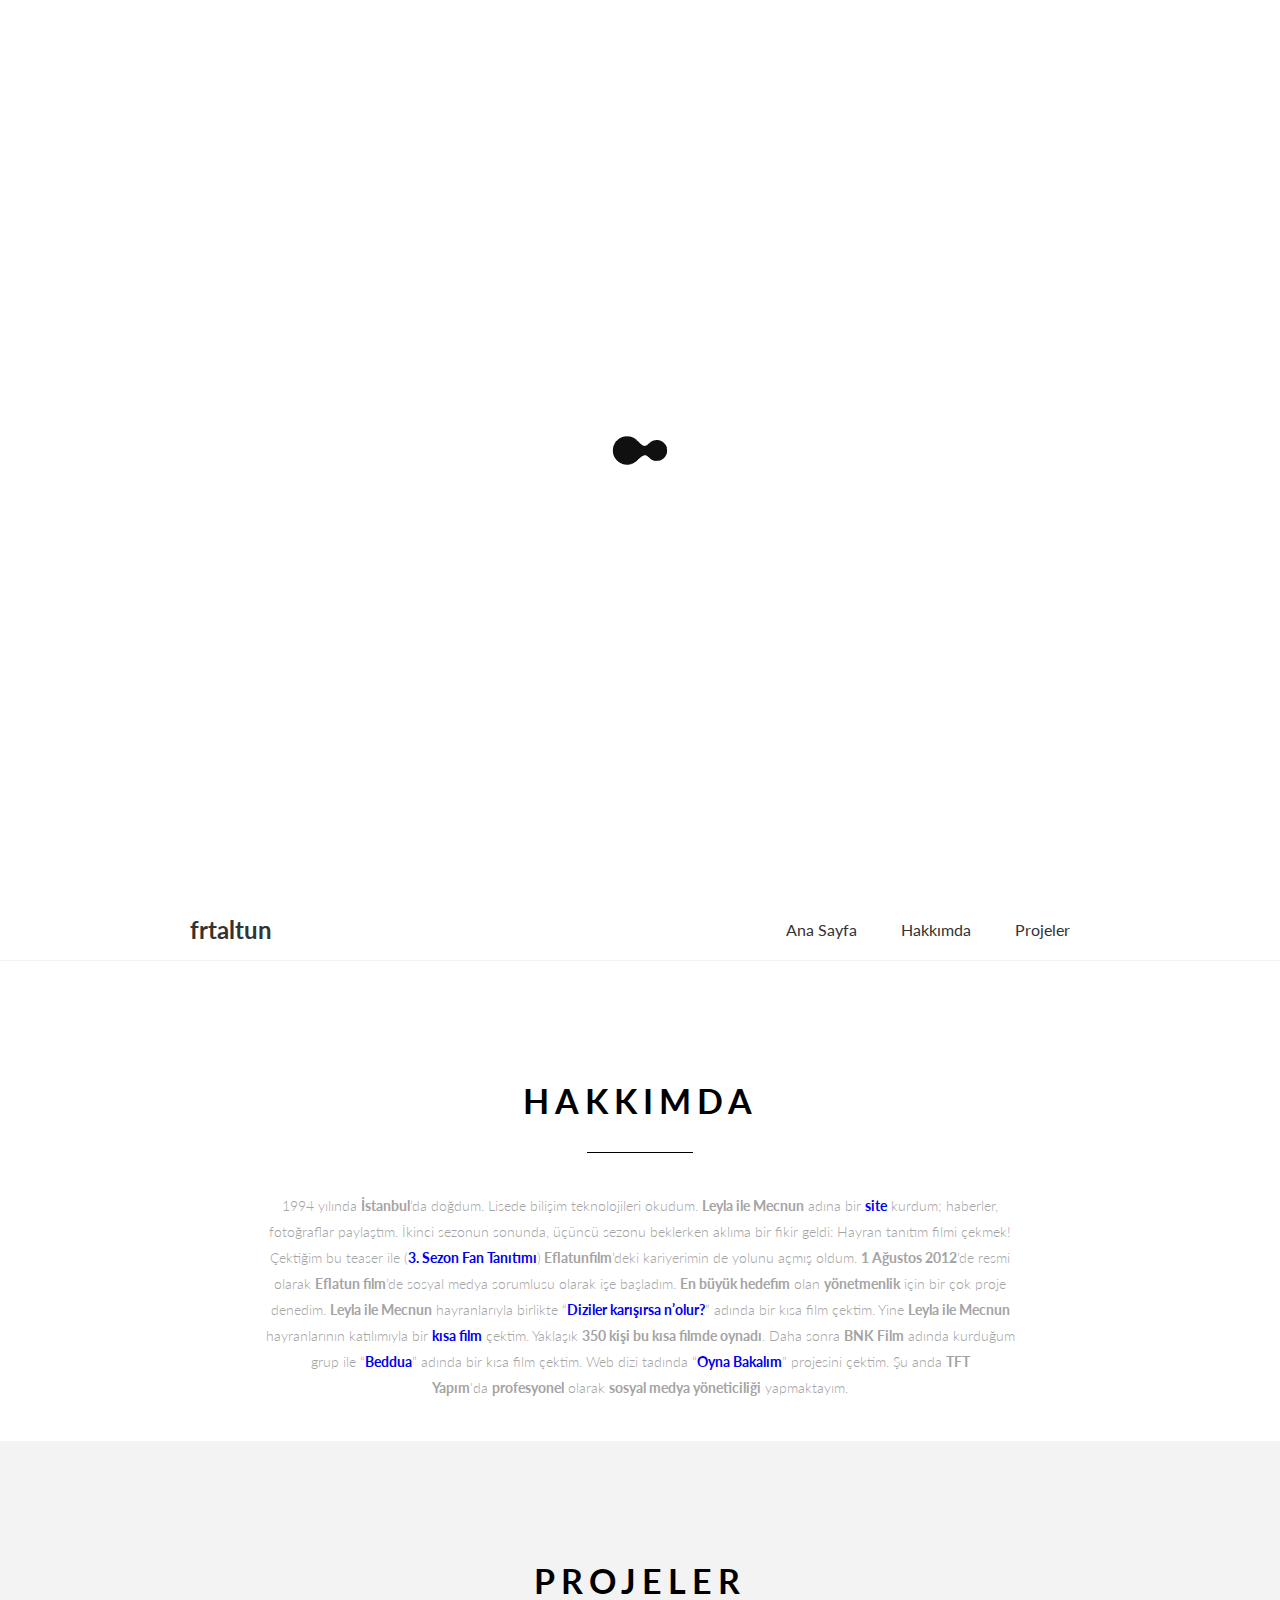
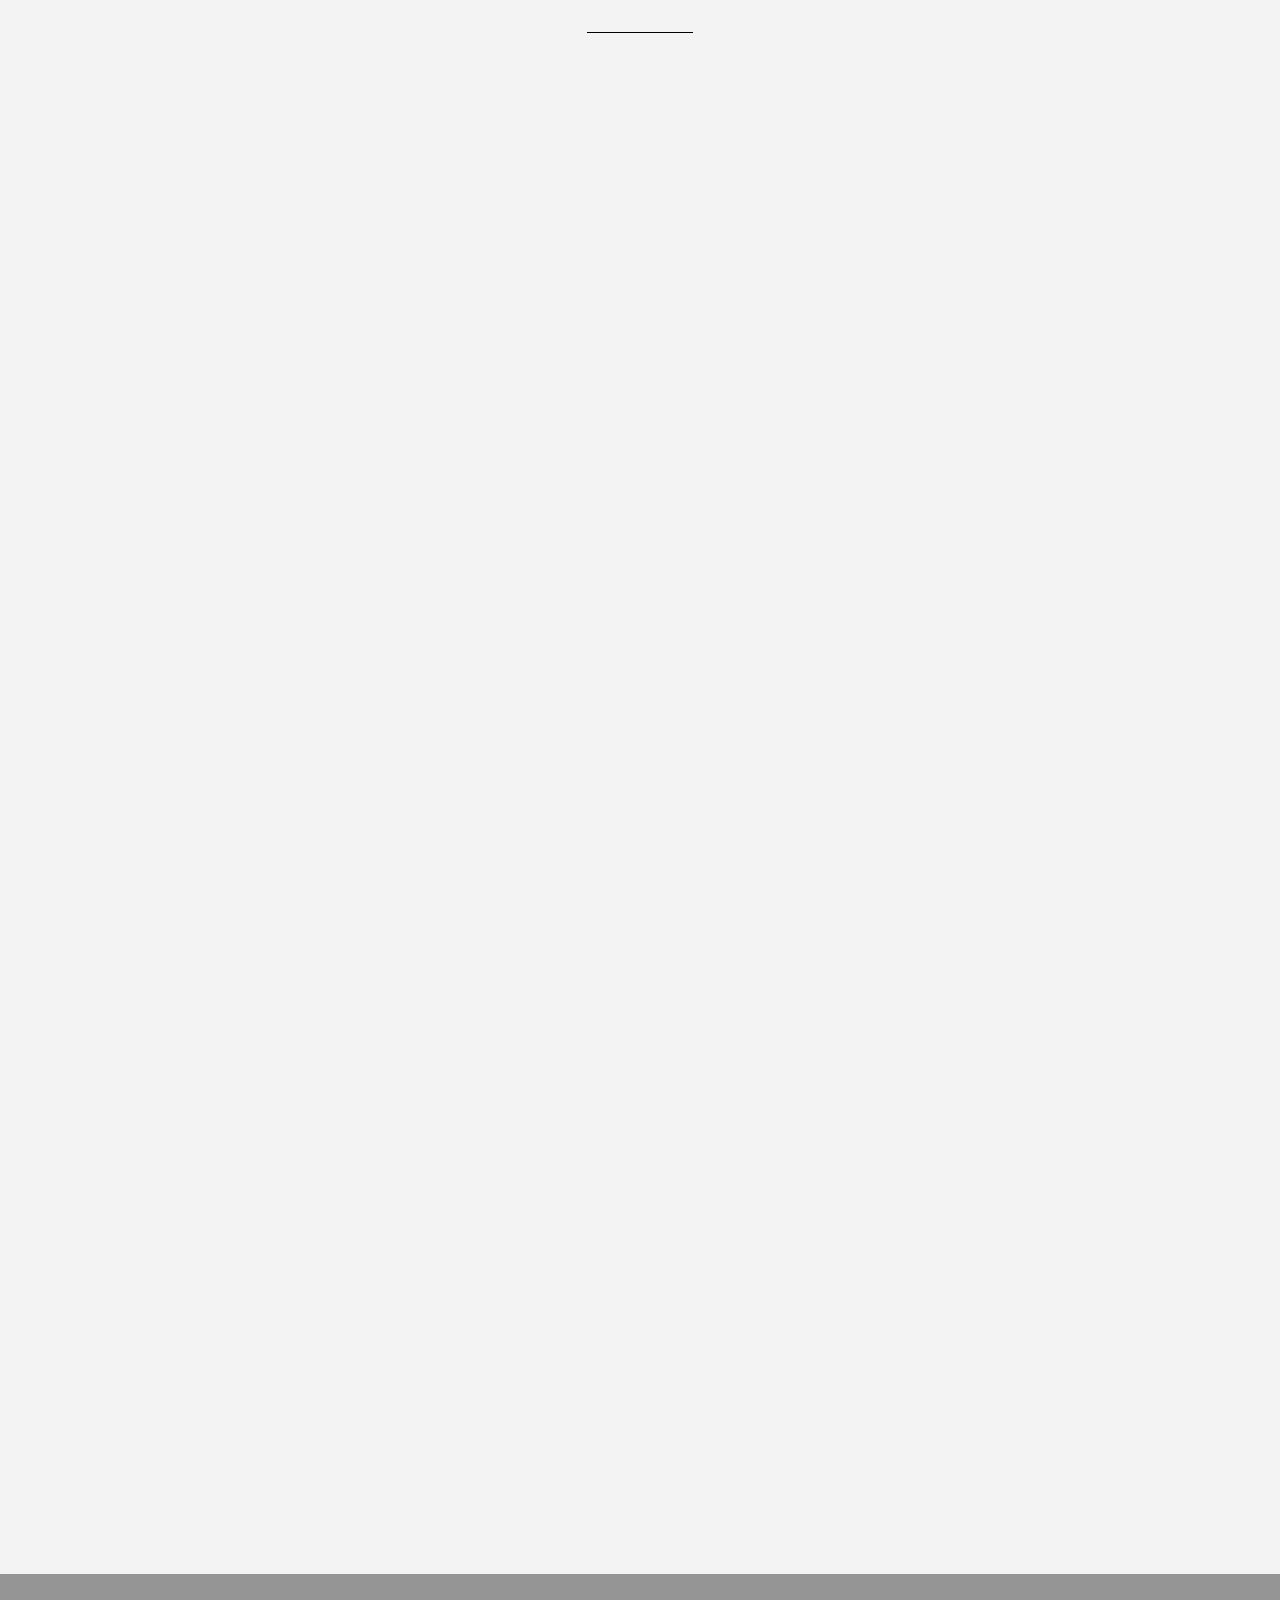
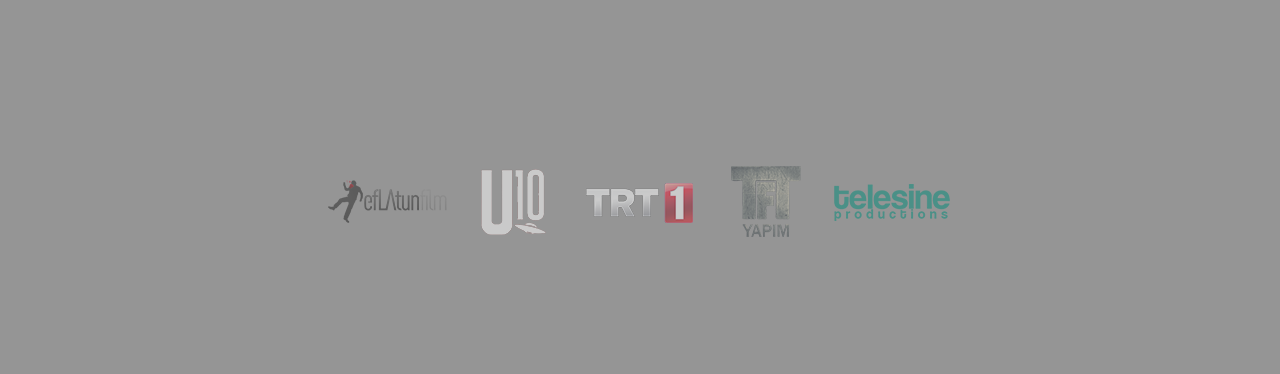
==== commit 87aa0971: "Update index.html" ====
--- a/index.html
+++ b/index.html
@@ -75,7 +75,7 @@
         <a href="#home"><li href="#home">Ana Sayfa</li></a>
         <a href="#about-us"><li href="#about-us">Hakkımda</li></a>
         <a href="#portfolio"><li href="#portfolio">Projeler</li></a>
-        <a href="#contact"><li href="#contact">İletişim</li></a>
+        
         
     </ul>
    
@@ -92,7 +92,7 @@
         <li><a href="#home">Ana Sayfa</a></li>
         <li><a href="#about-us">Hakkımda</a></li>
         <li><a href="#portfolio">Projeler</a></li>
-        <li><a href="#contact">İletişim</a></li>
+        
       </ul>
     </div>
   
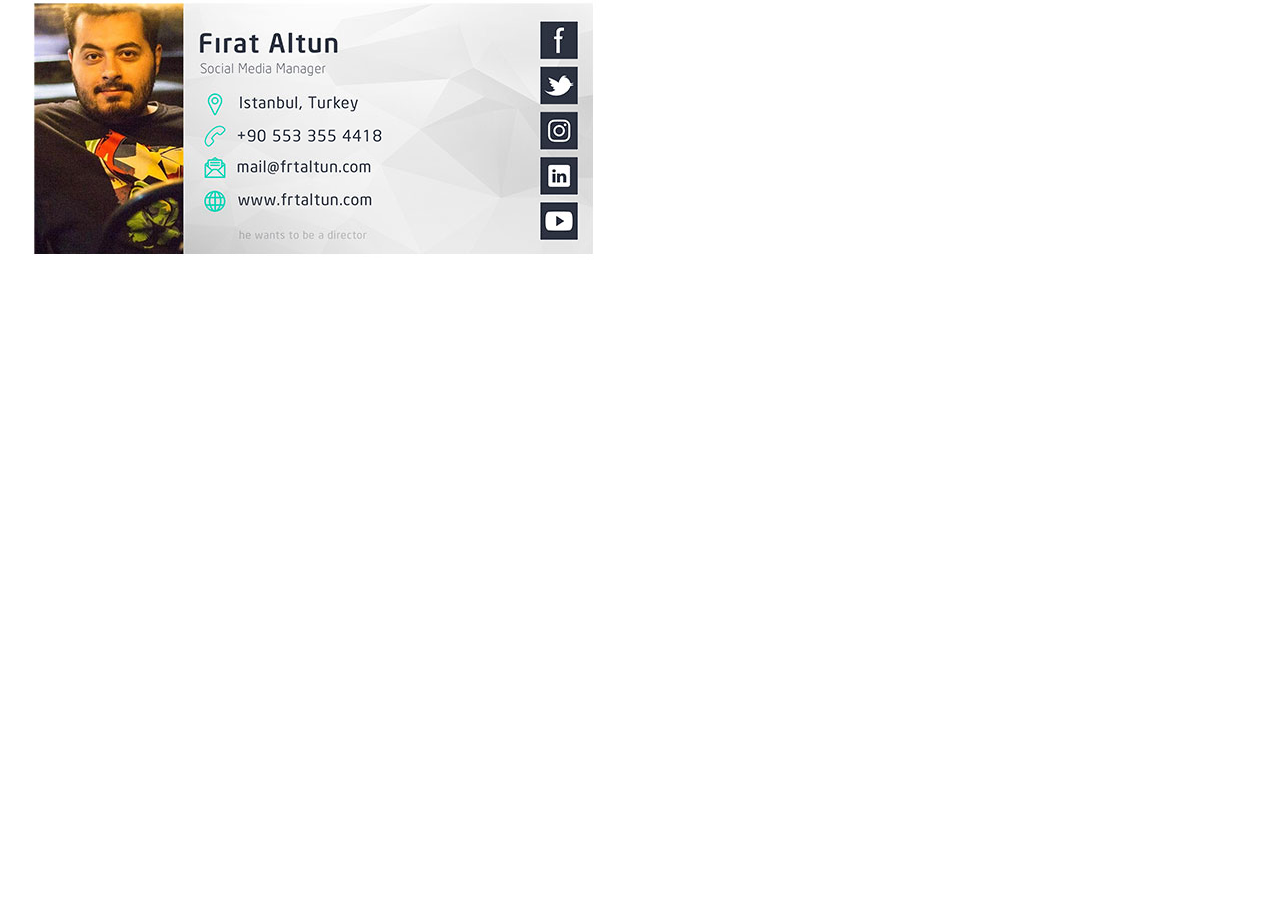
==== commit a5a5c20a: "Rename Gmail.html to index.html" ====
--- a/index.html
+++ b/index.html
@@ -1,421 +1,130 @@
-<!DOCTYPE html>
-<html lang="en">
-
-<head>
-    <meta http-equiv="Content-Type" content="text/html; charset=utf-8">
-    <meta name="viewport" content="width=device-width, initial-scale=1.0"> 
-
-    <title>frtaltun | biri sosyal medya mı dedi?</title>
-
-		<meta name="description" content="social media manager"/>
-		<meta name="keywords" content="frtaltun, fırat altun, sosyal medya, sosyal, medya"/>
-		<meta name="author" content="frtaltun.com"/>
-		
-		<link rel="shortcut icon" href="favicon.png"> 
-		
-		<link rel="stylesheet" type="text/css" href="reset.css" />
-		<link rel="stylesheet" type="text/css" href="style.css" />
-		<link rel="stylesheet" type="text/css" href="style-responsive.css" />				
-
-	<!--[if lt IE 9]>
-		<script src="http://html5shim.googlecode.com/svn/trunk/html5.js"></script>
-	<![endif]-->
-		
-</head>
-
-<body>
-
-
-<div class="preloader" id="preloader">
-    <div class="item">
-      <img src="loading.gif">
-    </div>
-</div>
-
-
-<div class="container">
-
-
-<!-- section start-page -->
-
-  <section class="start-page parallax-background" id="home">
-  
-    <div class="opacity"></div> <!-- Opacity color -->
-      <div class="content">
-        <div class="text">
-        
-          <div class="logo"><img src="logo.png"></div>
-        
-          <h1></h1><hr/>
-          <p>biri sosyal medya mı dedi?</p>
-          
-          
-          
-        </div>
-        <div class="arrow-down"></div>
-      </div>
-  
-  </section>
-
-  <!-- section menu mobile -->
-  
-  <section class="menu-media">
-  
-    <div class="menu-content">
-    
-      <div class="logo">frtaltun</div>
-      
-      <div class="icon"><a href="#"><img src="menu-media.png"/></a></div>
-    
-    </div>
-   
-  </section>
-  
-    <ul class="menu-click">
-        <a href="#home"><li href="#home">Ana Sayfa</li></a>
-        <a href="#about-us"><li href="#about-us">Hakkımda</li></a>
-        <a href="#portfolio"><li href="#portfolio">Projeler</li></a>
-        
-        
-    </ul>
-   
-   
-  <!-- section menu -->
-  
-  <section class="menu">
-
-    <div class="menu-content">
-    
-    <div class="logo">frtaltun</div>
-    
-      <ul id="menu">
-        <li><a href="#home">Ana Sayfa</a></li>
-        <li><a href="#about-us">Hakkımda</a></li>
-        <li><a href="#portfolio">Projeler</a></li>
-        
-      </ul>
-    </div>
-  
-  
-  </section>
-
-
-  <!-- section about us -->
-  
-  <section class="about-us" id="about-us">
-  
-  <div class="content">
-  
-    <h1>Hakkımda</h1>
-    <hr/>
-    <p class="title">1994 yılında <strong>İstanbul</strong>’da doğdum. Lisede bilişim teknolojileri okudum. <strong>Leyla ile Mecnun</strong> adına bir <strong><a href="http://absurdkomedi.wordpress.com/" target="_blank" rel="nofollow">site</a></strong> kurdum; haberler, fotoğraflar paylaştım. İkinci sezonun sonunda, üçüncü sezonu beklerken aklıma bir fikir geldi: Hayran tanıtım filmi çekmek!
-
-Çektiğim bu teaser ile (<strong><a href="http://www.youtube.com/watch?v=tGhFqIOmSE0" target="_blank" rel="nofollow">3. Sezon Fan Tanıtımı</a></strong>)<strong> Eflatunfilm</strong>’deki kariyerimin de yolunu açmış oldum. <strong>1 Ağustos 2012</strong>’de resmi olarak <strong>Eflatun film</strong>’de sosyal medya sorumlusu olarak işe başladım.
-
-<strong>En büyük hedefim</strong> olan <strong>yönetmenlik</strong> için bir çok proje denedim. <strong>Leyla ile Mecnun</strong> hayranlarıyla birlikte “<strong><a href="http://www.youtube.com/watch?v=Pf2mYz8LQLo" target="_blank" rel="nofollow">Diziler karışırsa n’olur?</a></strong>” adında bir kısa film çektim. Yine <strong>Leyla ile Mecnun</strong> hayranlarının katılımıyla bir <strong><a href="http://www.youtube.com/watch?v=1JD3vSMlrtw" target="_blank" rel="nofollow">kısa film</a></strong> çektim. Yaklaşık <strong>350 kişi bu kısa filmde oynadı</strong>. Daha sonra <strong>BNK Film</strong> adında kurduğum grup ile “<strong><a href="http://www.youtube.com/watch?v=0gTOzJrNjo8" target="_blank" rel="nofollow">Beddua</a></strong>” adında bir kısa film çektim. Web dizi tadında “<strong><a href="http://www.youtube.com/user/OynaBakalimTV" target="_blank" rel="nofollow">Oyna Bakalım</a></strong>” projesini çektim.
-
-Şu anda <strong>TFT Yapım</strong>'da <strong>profesyonel</strong> olarak <strong>sosyal medya yöneticiliği</strong> yapmaktayım.</p>
-  
-  
-  </section>
-  
-  <div class="clear"></div>  
-
-  <!-- portoflio-->
-
-  <section class="portfolio" id="portfolio">
-
-
-    <div class="portfolio-margin">
-    
-      <h1>PROJELER</h1>
-      <hr/> 
-    
-    <!-- 1 item portoflio-->
-    
-        <ul class="grid">
-        
-          <li>
-            
-              <img src="1.png" alt="Portfolio item" />
-                <div class="text">
-                  <p>Yarışma Programı</p>
-                  <p class="description">TRT1</p>   
-              </div>
-            
-          </li>
-          
-          <!-- 2 item portoflio-->
-          
-          <li>
-            
-              <img src="2.png" alt="Portfolio item" />
-                <div class="no-text">
-                  <p>Televizyon Programı</p>
-                  <p class="description">TRT1</p>               
-              </div>
-            
-          </li>      
-
-          <!-- 3 item portoflio-->
-          
-          <li>
-           
-              <img src="3.png" alt="Portfolio item" />
-                <div class="no-text">
-                  <p>Sinema Filmi</p> 
-                  <p class="description">TFT YAPIM</p>           
-              </div>
-           
-          </li>      
-
-
-          <!-- 4 item portoflio-->
-          
-          <li>
-            
-              <img src="4.png" alt="Portfolio item" />
-                <div class="no-text">
-                  <p>Sinema Filmi</p> 
-                  <p class="description">TFT YAPIM</p>         
-              </div>
-            
-          </li>    
-
-          <!-- 5 item portoflio-->
-          
-          <li>
-            
-              <img src="5.png" alt="Portfolio item" />
-                <div class="no-text">
-                  <p>Televizyon Dizisi</p> 
-                  <p class="description">TRT1</p>            
-              </div>
-            
-          </li>    
-          
-
-          <!-- 6 item portoflio-->
-          
-          <li>
-            
-              <img src="6.png" alt="Portfolio item" />
-                <div class="text">
-                  <p>Yapım Şirketi</p> 
-                  <p class="description"></p>           
-              </div>
-            
-          </li>         
-           
-         <!-- 7 item portoflio-->
-          
-          <li>
-            
-              <img src="7.png" alt="Portfolio item" />
-                <div class="text">
-                  <p>Müzik Grubu</p> 
-                  <p class="description">Büyü</p>           
-              </div>
-            
-          </li>    
-          
-          <!-- 8 item portoflio-->
-          
-          <li>
-            
-              <img src="8.png" alt="Portfolio item" />
-                <div class="text">
-                  <p>Sinema Filmi</p> 
-                  <p class="description">U10 Film</p>           
-              </div>
-            
-          </li>          
-          
-          <!-- 9 item portoflio-->
-          
-          <li>
-            
-              <img src="9.png" alt="Portfolio item" />
-                <div class="text">
-                  <p>Yapım Şirketi</p> 
-                  <p class="description"></p>           
-              </div>
-            
-          </li>          
-
-          <!-- 10 item portoflio-->
-          
-          <li>
-            
-              <img src="10.png" alt="Portfolio item" />
-                <div class="text">
-                  <p>Televizyon Dizisi</p> 
-                  <p class="description">STAR TV</p>           
-              </div>
-            
-          </li>         
-
-          <!-- 11 item portoflio-->
-          
-          <li>
-            
-              <img src="11.png" alt="Portfolio item" />
-                <div class="text">
-                  <p>Televizyon Dizisi</p> 
-                  <p class="description">SHOW TV</p>           
-              </div>
-            
-          </li>  
-		  
-		  <!-- 12 item portoflio-->
-          
-          <li>
-            
-              <img src="12.png" alt="Portfolio item" />
-                <div class="text">
-                  <p>Müzik Grubu</p> 
-                  <p class="description">Leyla The Band</p>           
-              </div>
-            
-          </li> 
-		  
-		  <!-- 13 item portoflio-->
-          
-          <li>
-            
-              <img src="13.png" alt="Portfolio item" />
-                <div class="text">
-                  <p>Televizyon Dizisi</p> 
-                  <p class="description">TRT1</p>           
-              </div>
-            
-          </li>
-		  
-		  <!-- 14 item portoflio-->
-          
-          <li>
-            
-              <img src="14.png" alt="Portfolio item" />
-                <div class="text">
-                  <p>Televizyon Dizisi</p> 
-                  <p class="description">TRT1</p>           
-              </div>
-            
-          </li>
-		  
-		  <!-- 15 item portoflio-->
-          
-          <li>
-            
-              <img src="15.png" alt="Portfolio item" />
-                <div class="text">
-                  <p>Sinema Filmi</p> 
-                  <p class="description">efLÂtunfilm</p>           
-              </div>
-            
-          </li>
-		  
-		  <!-- 16 item portoflio-->
-          
-          <li>
-            
-              <img src="16.png" alt="Portfolio item" />
-                <div class="text">
-                  <p>Yapım Şirketi</p> 
-                  <p class="description"></p>           
-              </div>
-            
-          </li>
- 
-          
-        </ul>  
-   
-  
-   
-   </div>   
-         
-   </section>
-
-  
-   <div class="clear"></div>  
-  
-  
-  
-  
-    <!-- partners-->
-
-    <section class="partners parallax-background-partners" id="partners">
-    
-    <div class="opacity"></div>
-    
-      <div class="content">
-      
-        <h2>Çalıştıklarım</h2>
-        
-            <div class="logo">
-          
-                <a href="#"><img src="eflatun.png"></a>
-                <a href="#"><img src="u10.png"></a>
-                <a href="#"><img src="trt1.png"></a>
-                <a href="#"><img src="tftyapim.png"></a>
-				<a href="#"><img src="telesine.png"></a>
-              
-            </div>
-      
-      </div>
-
-    </section>
-
-
-    
-
-
-    <section class="footer">
-      
-        <div class="logo"><img src="logo2.png"></div>
-        <div class="menu-footer">
-        
-          <a href="#"></a>
-          
-        
-        </div>
-        
-        <div class="copyright">© 2017. Her Hakkı Saklıdır</div>        
-    
-    
-    </section>    
-    
-
-</div>
-
-
-
-	<!-- Scripts -->
-	
-	<script src="jquery-1.11.0.min.js" type="text/javascript"></script>
-	<script src="jquery-ui-1.10.4.min.js" type="text/javascript"></script> <!-- jQuery -->
-	<script src="jquery.nicescroll.js"></script> <!-- jQuery NiceScroll -->
-	<script src="jquery.sticky.js"></script> <!-- jQuery Stick Menu -->
-	<script src="masonry.pkgd.min.js"></script> <!-- All script -->
-	<script src="imagesloaded.pkgd.min.js"></script> <!-- All script -->	
-
-   <script>
-     $(function(){
-   
-       var $container = $('.grid');
-     
-       $container.imagesLoaded( function(){
-         $container.masonry({
-           itemSelector : 'li'
-         });
-       });
-     
-     });
-   </script>
-	<script src="jquery.parallax.js"></script> <!-- jQuery Parallax -->	
-	<script src="script.js"></script> <!-- All script -->	
-
-
-</body>
-
-</html>
+﻿<html>
+<head>
+<title>Başlıksız-1</title>
+<meta http-equiv="Content-Type" content="text/html; charset=utf-8">
+</head>
+<body bgcolor="#FFFFFF" leftmargin="0" topmargin="0" marginwidth="0" marginheight="0">
+<!-- Save for Web Slices (Başlıksız-1.tif) -->
+<table id="Tablo_01" width="621" height="260" border="0" cellpadding="0" cellspacing="0">
+	<tr>
+		<td colspan="7">
+			<img src="Gmail_01.jpg" width="620" height="21" alt=""></td>
+		<td>
+			<img src="spacer.gif" width="1" height="21" alt=""></td>
+	</tr>
+	<tr>
+		<td colspan="5" rowspan="5">
+			<img src="Gmail_02.jpg" width="540" height="107" alt=""></td>
+		<td>
+			<a href="https://www.facebook.com/firatinhesabi" target="Blank">
+				<img src="Facebook.jpg" width="38" height="38" border="0" alt=""></a></td>
+		<td rowspan="15">
+			<img src="Gmail_04.jpg" width="42" height="239" alt=""></td>
+		<td>
+			<img src="spacer.gif" width="1" height="38" alt=""></td>
+	</tr>
+	<tr>
+		<td>
+			<img src="Gmail_05.jpg" width="38" height="8" alt=""></td>
+		<td>
+			<img src="spacer.gif" width="1" height="8" alt=""></td>
+	</tr>
+	<tr>
+		<td>
+			<a href="https://twitter.com/frtaltun" target="Blank">
+				<img src="Twitter.jpg" width="38" height="37" border="0" alt=""></a></td>
+		<td>
+			<img src="spacer.gif" width="1" height="37" alt=""></td>
+	</tr>
+	<tr>
+		<td>
+			<img src="Gmail_07.jpg" width="38" height="8" alt=""></td>
+		<td>
+			<img src="spacer.gif" width="1" height="8" alt=""></td>
+	</tr>
+	<tr>
+		<td rowspan="3">
+			<a href="https://www.instagram.com/frtaltun" target="Blank">
+				<img src="Instagram.jpg" width="38" height="38" border="0" alt=""></a></td>
+		<td>
+			<img src="spacer.gif" width="1" height="16" alt=""></td>
+	</tr>
+	<tr>
+		<td rowspan="10">
+			<img src="Gmail_09.jpg" width="233" height="132" alt=""></td>
+		<td colspan="3">
+			<a href="tel://+905533554418" target="Blank">
+				<img src="Phone.png" width="151" height="17" border="0" alt=""></a></td>
+		<td rowspan="10">
+			<img src="Gmail_11.jpg" width="156" height="132" alt=""></td>
+		<td>
+			<img src="spacer.gif" width="1" height="17" alt=""></td>
+	</tr>
+	<tr>
+		<td colspan="3" rowspan="2">
+			<img src="Gmail_12.jpg" width="151" height="12" alt=""></td>
+		<td>
+			<img src="spacer.gif" width="1" height="5" alt=""></td>
+	</tr>
+	<tr>
+		<td>
+			<img src="Gmail_13.jpg" width="38" height="7" alt=""></td>
+		<td>
+			<img src="spacer.gif" width="1" height="7" alt=""></td>
+	</tr>
+	<tr>
+		<td colspan="2">
+			<a href="mailto:mail@frtaltun.com" target="Blank">
+				<img src="Mail.jpg" width="141" height="20" border="0" alt=""></a></td>
+		<td rowspan="7">
+			<img src="Gmail_15.jpg" width="10" height="103" alt=""></td>
+		<td rowspan="3">
+			<a href="https://www.linkedin.com/in/frtaltun" target="Blank">
+				<img src="Linkedin.jpg" width="38" height="38" border="0" alt=""></a></td>
+		<td>
+			<img src="spacer.gif" width="1" height="20" alt=""></td>
+	</tr>
+	<tr>
+		<td colspan="2">
+			<img src="Gmail_17.jpg" width="141" height="15" alt=""></td>
+		<td>
+			<img src="spacer.gif" width="1" height="15" alt=""></td>
+	</tr>
+	<tr>
+		<td rowspan="5">
+			<img src="Gmail_18.jpg" width="2" height="68" alt=""></td>
+		<td rowspan="3">
+			<a href="http://frtaltun.com/" target="Blank">
+				<img src="Web.jpg" width="139" height="17" border="0" alt=""></a></td>
+		<td>
+			<img src="spacer.gif" width="1" height="3" alt=""></td>
+	</tr>
+	<tr>
+		<td>
+			<img src="Gmail_20.jpg" width="38" height="7" alt=""></td>
+		<td>
+			<img src="spacer.gif" width="1" height="7" alt=""></td>
+	</tr>
+	<tr>
+		<td rowspan="2">
+			<a href="https://www.youtube.com/frtaltun" target="Blank">
+				<img src="YouTube.jpg" width="38" height="38" border="0" alt=""></a></td>
+		<td>
+			<img src="spacer.gif" width="1" height="7" alt=""></td>
+	</tr>
+	<tr>
+		<td rowspan="2">
+			<img src="Gmail_22.jpg" width="139" height="51" alt=""></td>
+		<td>
+			<img src="spacer.gif" width="1" height="31" alt=""></td>
+	</tr>
+	<tr>
+		<td>
+			<img src="Gmail_23.jpg" width="38" height="20" alt=""></td>
+		<td>
+			<img src="spacer.gif" width="1" height="20" alt=""></td>
+	</tr>
+</table>
+<!-- End Save for Web Slices -->
+</body>
+</html>
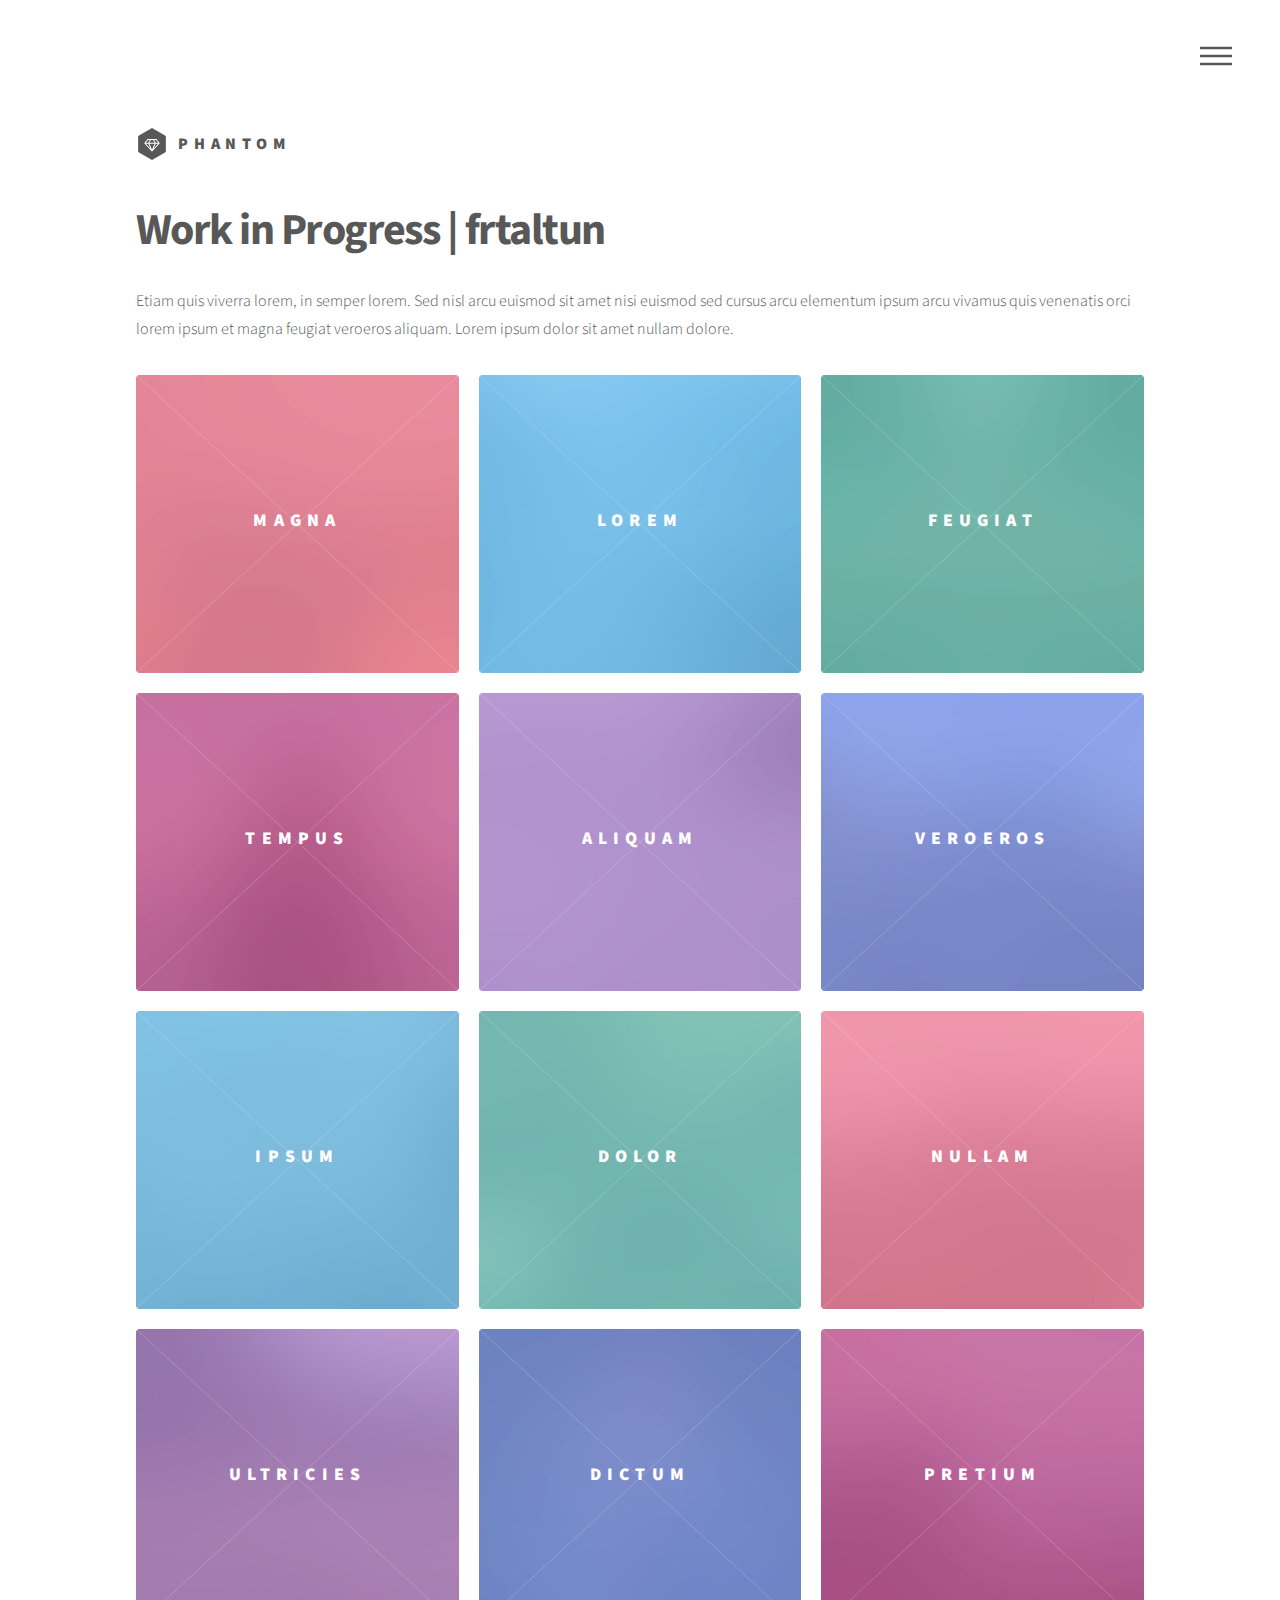
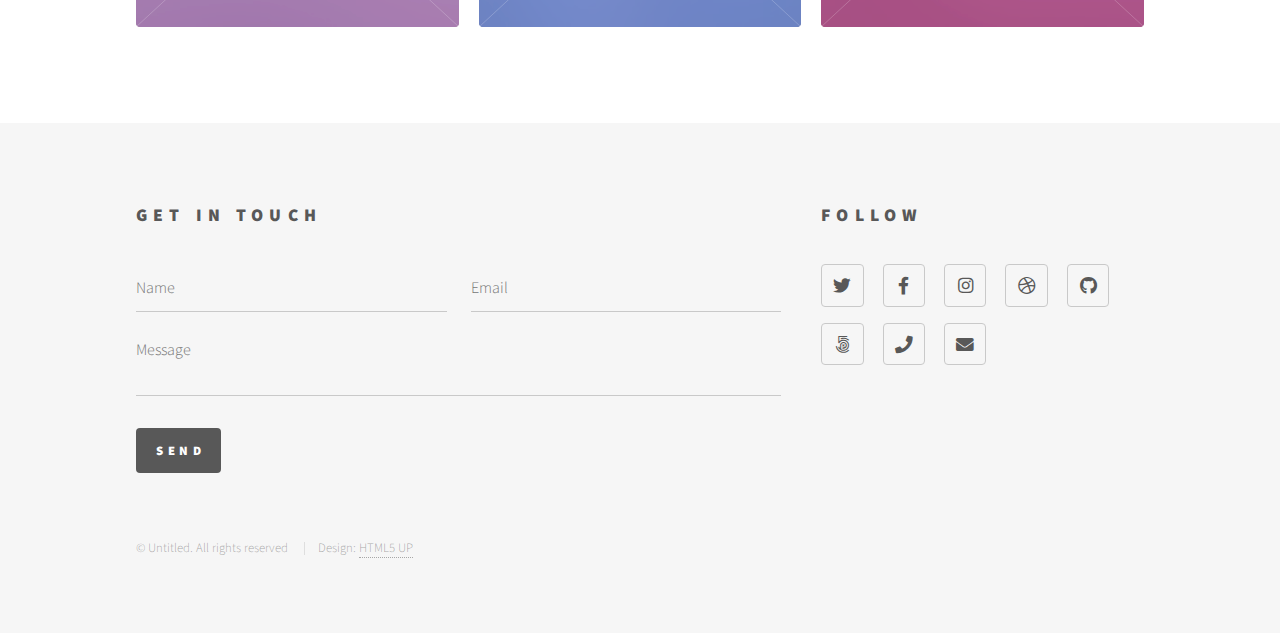
==== commit 1fbd6d37: "html5 template - phantom" ====
--- a/index.html
+++ b/index.html
@@ -1,130 +1,329 @@
-﻿<html>
-<head>
-<title>Başlıksız-1</title>
-<meta http-equiv="Content-Type" content="text/html; charset=utf-8">
-</head>
-<body bgcolor="#FFFFFF" leftmargin="0" topmargin="0" marginwidth="0" marginheight="0">
-<!-- Save for Web Slices (Başlıksız-1.tif) -->
-<table id="Tablo_01" width="621" height="260" border="0" cellpadding="0" cellspacing="0">
-	<tr>
-		<td colspan="7">
-			<img src="Gmail_01.jpg" width="620" height="21" alt=""></td>
-		<td>
-			<img src="spacer.gif" width="1" height="21" alt=""></td>
-	</tr>
-	<tr>
-		<td colspan="5" rowspan="5">
-			<img src="Gmail_02.jpg" width="540" height="107" alt=""></td>
-		<td>
-			<a href="https://www.facebook.com/firatinhesabi" target="Blank">
-				<img src="Facebook.jpg" width="38" height="38" border="0" alt=""></a></td>
-		<td rowspan="15">
-			<img src="Gmail_04.jpg" width="42" height="239" alt=""></td>
-		<td>
-			<img src="spacer.gif" width="1" height="38" alt=""></td>
-	</tr>
-	<tr>
-		<td>
-			<img src="Gmail_05.jpg" width="38" height="8" alt=""></td>
-		<td>
-			<img src="spacer.gif" width="1" height="8" alt=""></td>
-	</tr>
-	<tr>
-		<td>
-			<a href="https://twitter.com/frtaltun" target="Blank">
-				<img src="Twitter.jpg" width="38" height="37" border="0" alt=""></a></td>
-		<td>
-			<img src="spacer.gif" width="1" height="37" alt=""></td>
-	</tr>
-	<tr>
-		<td>
-			<img src="Gmail_07.jpg" width="38" height="8" alt=""></td>
-		<td>
-			<img src="spacer.gif" width="1" height="8" alt=""></td>
-	</tr>
-	<tr>
-		<td rowspan="3">
-			<a href="https://www.instagram.com/frtaltun" target="Blank">
-				<img src="Instagram.jpg" width="38" height="38" border="0" alt=""></a></td>
-		<td>
-			<img src="spacer.gif" width="1" height="16" alt=""></td>
-	</tr>
-	<tr>
-		<td rowspan="10">
-			<img src="Gmail_09.jpg" width="233" height="132" alt=""></td>
-		<td colspan="3">
-			<a href="tel://+905533554418" target="Blank">
-				<img src="Phone.png" width="151" height="17" border="0" alt=""></a></td>
-		<td rowspan="10">
-			<img src="Gmail_11.jpg" width="156" height="132" alt=""></td>
-		<td>
-			<img src="spacer.gif" width="1" height="17" alt=""></td>
-	</tr>
-	<tr>
-		<td colspan="3" rowspan="2">
-			<img src="Gmail_12.jpg" width="151" height="12" alt=""></td>
-		<td>
-			<img src="spacer.gif" width="1" height="5" alt=""></td>
-	</tr>
-	<tr>
-		<td>
-			<img src="Gmail_13.jpg" width="38" height="7" alt=""></td>
-		<td>
-			<img src="spacer.gif" width="1" height="7" alt=""></td>
-	</tr>
-	<tr>
-		<td colspan="2">
-			<a href="mailto:mail@frtaltun.com" target="Blank">
-				<img src="Mail.jpg" width="141" height="20" border="0" alt=""></a></td>
-		<td rowspan="7">
-			<img src="Gmail_15.jpg" width="10" height="103" alt=""></td>
-		<td rowspan="3">
-			<a href="https://www.linkedin.com/in/frtaltun" target="Blank">
-				<img src="Linkedin.jpg" width="38" height="38" border="0" alt=""></a></td>
-		<td>
-			<img src="spacer.gif" width="1" height="20" alt=""></td>
-	</tr>
-	<tr>
-		<td colspan="2">
-			<img src="Gmail_17.jpg" width="141" height="15" alt=""></td>
-		<td>
-			<img src="spacer.gif" width="1" height="15" alt=""></td>
-	</tr>
-	<tr>
-		<td rowspan="5">
-			<img src="Gmail_18.jpg" width="2" height="68" alt=""></td>
-		<td rowspan="3">
-			<a href="http://frtaltun.com/" target="Blank">
-				<img src="Web.jpg" width="139" height="17" border="0" alt=""></a></td>
-		<td>
-			<img src="spacer.gif" width="1" height="3" alt=""></td>
-	</tr>
-	<tr>
-		<td>
-			<img src="Gmail_20.jpg" width="38" height="7" alt=""></td>
-		<td>
-			<img src="spacer.gif" width="1" height="7" alt=""></td>
-	</tr>
-	<tr>
-		<td rowspan="2">
-			<a href="https://www.youtube.com/frtaltun" target="Blank">
-				<img src="YouTube.jpg" width="38" height="38" border="0" alt=""></a></td>
-		<td>
-			<img src="spacer.gif" width="1" height="7" alt=""></td>
-	</tr>
-	<tr>
-		<td rowspan="2">
-			<img src="Gmail_22.jpg" width="139" height="51" alt=""></td>
-		<td>
-			<img src="spacer.gif" width="1" height="31" alt=""></td>
-	</tr>
-	<tr>
-		<td>
-			<img src="Gmail_23.jpg" width="38" height="20" alt=""></td>
-		<td>
-			<img src="spacer.gif" width="1" height="20" alt=""></td>
-	</tr>
-</table>
-<!-- End Save for Web Slices -->
-</body>
-</html>
+<!DOCTYPE html>
+<!--
+	Phantom by HTML5 UP
+	html5up.net | @ajlkn
+	Free for personal and commercial use under the CCA 3.0 license (html5up.net/license)
+-->
+<html>
+  <head>
+    <title>Phantom by HTML5 UP</title>
+    <meta charset="utf-8" />
+    <meta
+      name="viewport"
+      content="width=device-width, initial-scale=1, user-scalable=no"
+    />
+    <link rel="stylesheet" href="assets/css/main.css" />
+    <noscript
+      ><link rel="stylesheet" href="assets/css/noscript.css"
+    /></noscript>
+  </head>
+  <body class="is-preload">
+    <!-- Wrapper -->
+    <div id="wrapper">
+      <!-- Header -->
+      <header id="header">
+        <div class="inner">
+          <!-- Logo -->
+          <a href="index.html" class="logo">
+            <span class="symbol"><img src="images/logo.svg" alt="" /></span
+            ><span class="title">Phantom</span>
+          </a>
+
+          <!-- Nav -->
+          <nav>
+            <ul>
+              <li><a href="#menu">Menu</a></li>
+            </ul>
+          </nav>
+        </div>
+      </header>
+
+      <!-- Menu -->
+      <nav id="menu">
+        <h2>Menu</h2>
+        <ul>
+          <li><a href="index.html">Home</a></li>
+          <li><a href="generic.html">Ipsum veroeros</a></li>
+          <li><a href="generic.html">Tempus etiam</a></li>
+          <li><a href="generic.html">Consequat dolor</a></li>
+          <li><a href="elements.html">Elements</a></li>
+        </ul>
+      </nav>
+
+      <!-- Main -->
+      <div id="main">
+        <div class="inner">
+          <header>
+            <h1>Work in Progress | frtaltun</h1>
+            <p>
+              Etiam quis viverra lorem, in semper lorem. Sed nisl arcu euismod
+              sit amet nisi euismod sed cursus arcu elementum ipsum arcu vivamus
+              quis venenatis orci lorem ipsum et magna feugiat veroeros aliquam.
+              Lorem ipsum dolor sit amet nullam dolore.
+            </p>
+          </header>
+          <section class="tiles">
+            <article class="style1">
+              <span class="image">
+                <img src="images/pic01.jpg" alt="" />
+              </span>
+              <a href="generic.html">
+                <h2>Magna</h2>
+                <div class="content">
+                  <p>
+                    Sed nisl arcu euismod sit amet nisi lorem etiam dolor
+                    veroeros et feugiat.
+                  </p>
+                </div>
+              </a>
+            </article>
+            <article class="style2">
+              <span class="image">
+                <img src="images/pic02.jpg" alt="" />
+              </span>
+              <a href="generic.html">
+                <h2>Lorem</h2>
+                <div class="content">
+                  <p>
+                    Sed nisl arcu euismod sit amet nisi lorem etiam dolor
+                    veroeros et feugiat.
+                  </p>
+                </div>
+              </a>
+            </article>
+            <article class="style3">
+              <span class="image">
+                <img src="images/pic03.jpg" alt="" />
+              </span>
+              <a href="generic.html">
+                <h2>Feugiat</h2>
+                <div class="content">
+                  <p>
+                    Sed nisl arcu euismod sit amet nisi lorem etiam dolor
+                    veroeros et feugiat.
+                  </p>
+                </div>
+              </a>
+            </article>
+            <article class="style4">
+              <span class="image">
+                <img src="images/pic04.jpg" alt="" />
+              </span>
+              <a href="generic.html">
+                <h2>Tempus</h2>
+                <div class="content">
+                  <p>
+                    Sed nisl arcu euismod sit amet nisi lorem etiam dolor
+                    veroeros et feugiat.
+                  </p>
+                </div>
+              </a>
+            </article>
+            <article class="style5">
+              <span class="image">
+                <img src="images/pic05.jpg" alt="" />
+              </span>
+              <a href="generic.html">
+                <h2>Aliquam</h2>
+                <div class="content">
+                  <p>
+                    Sed nisl arcu euismod sit amet nisi lorem etiam dolor
+                    veroeros et feugiat.
+                  </p>
+                </div>
+              </a>
+            </article>
+            <article class="style6">
+              <span class="image">
+                <img src="images/pic06.jpg" alt="" />
+              </span>
+              <a href="generic.html">
+                <h2>Veroeros</h2>
+                <div class="content">
+                  <p>
+                    Sed nisl arcu euismod sit amet nisi lorem etiam dolor
+                    veroeros et feugiat.
+                  </p>
+                </div>
+              </a>
+            </article>
+            <article class="style2">
+              <span class="image">
+                <img src="images/pic07.jpg" alt="" />
+              </span>
+              <a href="generic.html">
+                <h2>Ipsum</h2>
+                <div class="content">
+                  <p>
+                    Sed nisl arcu euismod sit amet nisi lorem etiam dolor
+                    veroeros et feugiat.
+                  </p>
+                </div>
+              </a>
+            </article>
+            <article class="style3">
+              <span class="image">
+                <img src="images/pic08.jpg" alt="" />
+              </span>
+              <a href="generic.html">
+                <h2>Dolor</h2>
+                <div class="content">
+                  <p>
+                    Sed nisl arcu euismod sit amet nisi lorem etiam dolor
+                    veroeros et feugiat.
+                  </p>
+                </div>
+              </a>
+            </article>
+            <article class="style1">
+              <span class="image">
+                <img src="images/pic09.jpg" alt="" />
+              </span>
+              <a href="generic.html">
+                <h2>Nullam</h2>
+                <div class="content">
+                  <p>
+                    Sed nisl arcu euismod sit amet nisi lorem etiam dolor
+                    veroeros et feugiat.
+                  </p>
+                </div>
+              </a>
+            </article>
+            <article class="style5">
+              <span class="image">
+                <img src="images/pic10.jpg" alt="" />
+              </span>
+              <a href="generic.html">
+                <h2>Ultricies</h2>
+                <div class="content">
+                  <p>
+                    Sed nisl arcu euismod sit amet nisi lorem etiam dolor
+                    veroeros et feugiat.
+                  </p>
+                </div>
+              </a>
+            </article>
+            <article class="style6">
+              <span class="image">
+                <img src="images/pic11.jpg" alt="" />
+              </span>
+              <a href="generic.html">
+                <h2>Dictum</h2>
+                <div class="content">
+                  <p>
+                    Sed nisl arcu euismod sit amet nisi lorem etiam dolor
+                    veroeros et feugiat.
+                  </p>
+                </div>
+              </a>
+            </article>
+            <article class="style4">
+              <span class="image">
+                <img src="images/pic12.jpg" alt="" />
+              </span>
+              <a href="generic.html">
+                <h2>Pretium</h2>
+                <div class="content">
+                  <p>
+                    Sed nisl arcu euismod sit amet nisi lorem etiam dolor
+                    veroeros et feugiat.
+                  </p>
+                </div>
+              </a>
+            </article>
+          </section>
+        </div>
+      </div>
+
+      <!-- Footer -->
+      <footer id="footer">
+        <div class="inner">
+          <section>
+            <h2>Get in touch</h2>
+            <form method="post" action="#">
+              <div class="fields">
+                <div class="field half">
+                  <input type="text" name="name" id="name" placeholder="Name" />
+                </div>
+                <div class="field half">
+                  <input
+                    type="email"
+                    name="email"
+                    id="email"
+                    placeholder="Email"
+                  />
+                </div>
+                <div class="field">
+                  <textarea
+                    name="message"
+                    id="message"
+                    placeholder="Message"
+                  ></textarea>
+                </div>
+              </div>
+              <ul class="actions">
+                <li><input type="submit" value="Send" class="primary" /></li>
+              </ul>
+            </form>
+          </section>
+          <section>
+            <h2>Follow</h2>
+            <ul class="icons">
+              <li>
+                <a href="#" class="icon brands style2 fa-twitter"
+                  ><span class="label">Twitter</span></a
+                >
+              </li>
+              <li>
+                <a href="#" class="icon brands style2 fa-facebook-f"
+                  ><span class="label">Facebook</span></a
+                >
+              </li>
+              <li>
+                <a href="#" class="icon brands style2 fa-instagram"
+                  ><span class="label">Instagram</span></a
+                >
+              </li>
+              <li>
+                <a href="#" class="icon brands style2 fa-dribbble"
+                  ><span class="label">Dribbble</span></a
+                >
+              </li>
+              <li>
+                <a href="#" class="icon brands style2 fa-github"
+                  ><span class="label">GitHub</span></a
+                >
+              </li>
+              <li>
+                <a href="#" class="icon brands style2 fa-500px"
+                  ><span class="label">500px</span></a
+                >
+              </li>
+              <li>
+                <a href="#" class="icon solid style2 fa-phone"
+                  ><span class="label">Phone</span></a
+                >
+              </li>
+              <li>
+                <a href="#" class="icon solid style2 fa-envelope"
+                  ><span class="label">Email</span></a
+                >
+              </li>
+            </ul>
+          </section>
+          <ul class="copyright">
+            <li>&copy; Untitled. All rights reserved</li>
+            <li>Design: <a href="http://html5up.net">HTML5 UP</a></li>
+          </ul>
+        </div>
+      </footer>
+    </div>
+
+    <!-- Scripts -->
+    <script src="assets/js/jquery.min.js"></script>
+    <script src="assets/js/browser.min.js"></script>
+    <script src="assets/js/breakpoints.min.js"></script>
+    <script src="assets/js/util.js"></script>
+    <script src="assets/js/main.js"></script>
+  </body>
+</html>
--- a/assets/css/main.css
+++ b/assets/css/main.css
@@ -0,0 +1,3329 @@
+@import url(fontawesome-all.min.css);
+@import url("https://fonts.googleapis.com/css?family=Source+Sans+Pro:300,700,900");
+
+/*
+	Phantom by HTML5 UP
+	html5up.net | @ajlkn
+	Free for personal and commercial use under the CCA 3.0 license (html5up.net/license)
+*/
+
+html, body, div, span, applet, object,
+iframe, h1, h2, h3, h4, h5, h6, p, blockquote,
+pre, a, abbr, acronym, address, big, cite,
+code, del, dfn, em, img, ins, kbd, q, s, samp,
+small, strike, strong, sub, sup, tt, var, b,
+u, i, center, dl, dt, dd, ol, ul, li, fieldset,
+form, label, legend, table, caption, tbody,
+tfoot, thead, tr, th, td, article, aside,
+canvas, details, embed, figure, figcaption,
+footer, header, hgroup, menu, nav, output, ruby,
+section, summary, time, mark, audio, video {
+	margin: 0;
+	padding: 0;
+	border: 0;
+	font-size: 100%;
+	font: inherit;
+	vertical-align: baseline;}
+
+article, aside, details, figcaption, figure,
+footer, header, hgroup, menu, nav, section {
+	display: block;}
+
+body {
+	line-height: 1;
+}
+
+ol, ul {
+	list-style: none;
+}
+
+blockquote, q {
+	quotes: none;
+}
+
+	blockquote:before, blockquote:after, q:before, q:after {
+		content: '';
+		content: none;
+	}
+
+table {
+	border-collapse: collapse;
+	border-spacing: 0;
+}
+
+body {
+	-webkit-text-size-adjust: none;
+}
+
+mark {
+	background-color: transparent;
+	color: inherit;
+}
+
+input::-moz-focus-inner {
+	border: 0;
+	padding: 0;
+}
+
+input, select, textarea {
+	-moz-appearance: none;
+	-webkit-appearance: none;
+	-ms-appearance: none;
+	appearance: none;
+}
+
+/* Basic */
+
+	@-ms-viewport {
+		width: device-width;
+	}
+
+	body {
+		-ms-overflow-style: scrollbar;
+	}
+
+	@media screen and (max-width: 480px) {
+
+		html, body {
+			min-width: 320px;
+		}
+
+	}
+
+	html {
+		box-sizing: border-box;
+	}
+
+	*, *:before, *:after {
+		box-sizing: inherit;
+	}
+
+	body {
+		background: #ffffff;
+	}
+
+		body.is-preload *, body.is-preload *:before, body.is-preload *:after {
+			-moz-animation: none !important;
+			-webkit-animation: none !important;
+			-ms-animation: none !important;
+			animation: none !important;
+			-moz-transition: none !important;
+			-webkit-transition: none !important;
+			-ms-transition: none !important;
+			transition: none !important;
+		}
+
+/* Type */
+
+	body, input, select, textarea {
+		color: #585858;
+		font-family: "Source Sans Pro", Helvetica, sans-serif;
+		font-size: 16pt;
+		font-weight: 300;
+		line-height: 1.75;
+	}
+
+		@media screen and (max-width: 1680px) {
+
+			body, input, select, textarea {
+				font-size: 14pt;
+			}
+
+		}
+
+		@media screen and (max-width: 1280px) {
+
+			body, input, select, textarea {
+				font-size: 12pt;
+			}
+
+		}
+
+	a {
+		-moz-transition: border-bottom-color 0.2s ease, color 0.2s ease;
+		-webkit-transition: border-bottom-color 0.2s ease, color 0.2s ease;
+		-ms-transition: border-bottom-color 0.2s ease, color 0.2s ease;
+		transition: border-bottom-color 0.2s ease, color 0.2s ease;
+		text-decoration: none;
+		color: #585858;
+		border-bottom: dotted 1px rgba(88, 88, 88, 0.5);
+	}
+
+		a:hover {
+			border-bottom-color: transparent;
+			color: #f2849e !important;
+		}
+
+	strong, b {
+		font-weight: 900;
+	}
+
+	em, i {
+		font-style: italic;
+	}
+
+	p {
+		margin: 0 0 2em 0;
+	}
+
+	h1 {
+		font-size: 2.75em;
+		font-weight: 700;
+		line-height: 1.3;
+		margin: 0 0 1em 0;
+		letter-spacing: -0.035em;
+	}
+
+		h1 a {
+			color: inherit;
+		}
+
+		@media screen and (max-width: 736px) {
+
+			h1 {
+				font-size: 2em;
+				margin: 0 0 1em 0;
+			}
+
+		}
+
+		@media screen and (max-width: 360px) {
+
+			h1 {
+				font-size: 1.75em;
+			}
+
+		}
+
+	h2, h3, h4, h5, h6 {
+		font-weight: 900;
+		line-height: 1.5;
+		margin: 0 0 2em 0;
+		text-transform: uppercase;
+		letter-spacing: 0.35em;
+	}
+
+		h2 a, h3 a, h4 a, h5 a, h6 a {
+			color: inherit;
+		}
+
+	h2 {
+		font-size: 1.1em;
+	}
+
+	h3 {
+		font-size: 1em;
+	}
+
+	h4 {
+		font-size: 0.8em;
+	}
+
+	h5 {
+		font-size: 0.8em;
+	}
+
+	h6 {
+		font-size: 0.8em;
+	}
+
+	@media screen and (max-width: 980px) {
+
+		h1 br, h2 br, h3 br, h4 br, h5 br, h6 br {
+			display: none;
+		}
+
+	}
+
+	@media screen and (max-width: 736px) {
+
+		h2 {
+			font-size: 1em;
+		}
+
+		h3 {
+			font-size: 0.8em;
+		}
+
+	}
+
+	sub {
+		font-size: 0.8em;
+		position: relative;
+		top: 0.5em;
+	}
+
+	sup {
+		font-size: 0.8em;
+		position: relative;
+		top: -0.5em;
+	}
+
+	blockquote {
+		border-left: solid 4px #c9c9c9;
+		font-style: italic;
+		margin: 0 0 2em 0;
+		padding: 0.5em 0 0.5em 2em;
+	}
+
+	code {
+		background: rgba(144, 144, 144, 0.075);
+		border-radius: 4px;
+		border: solid 1px #c9c9c9;
+		font-family: "Courier New", monospace;
+		font-size: 0.9em;
+		margin: 0 0.25em;
+		padding: 0.25em 0.65em;
+	}
+
+	pre {
+		-webkit-overflow-scrolling: touch;
+		font-family: "Courier New", monospace;
+		font-size: 0.9em;
+		margin: 0 0 2em 0;
+	}
+
+		pre code {
+			display: block;
+			line-height: 1.75;
+			padding: 1em 1.5em;
+			overflow-x: auto;
+		}
+
+	hr {
+		border: 0;
+		border-bottom: solid 1px #c9c9c9;
+		margin: 2em 0;
+	}
+
+		hr.major {
+			margin: 3em 0;
+		}
+
+	.align-left {
+		text-align: left;
+	}
+
+	.align-center {
+		text-align: center;
+	}
+
+	.align-right {
+		text-align: right;
+	}
+
+/* Row */
+
+	.row {
+		display: flex;
+		flex-wrap: wrap;
+		box-sizing: border-box;
+		align-items: stretch;
+	}
+
+		.row > * {
+			box-sizing: border-box;
+		}
+
+		.row.gtr-uniform > * > :last-child {
+			margin-bottom: 0;
+		}
+
+		.row.aln-left {
+			justify-content: flex-start;
+		}
+
+		.row.aln-center {
+			justify-content: center;
+		}
+
+		.row.aln-right {
+			justify-content: flex-end;
+		}
+
+		.row.aln-top {
+			align-items: flex-start;
+		}
+
+		.row.aln-middle {
+			align-items: center;
+		}
+
+		.row.aln-bottom {
+			align-items: flex-end;
+		}
+
+		.row > .imp {
+			order: -1;
+		}
+
+		.row > .col-1 {
+			width: 8.33333%;
+		}
+
+		.row > .off-1 {
+			margin-left: 8.33333%;
+		}
+
+		.row > .col-2 {
+			width: 16.66667%;
+		}
+
+		.row > .off-2 {
+			margin-left: 16.66667%;
+		}
+
+		.row > .col-3 {
+			width: 25%;
+		}
+
+		.row > .off-3 {
+			margin-left: 25%;
+		}
+
+		.row > .col-4 {
+			width: 33.33333%;
+		}
+
+		.row > .off-4 {
+			margin-left: 33.33333%;
+		}
+
+		.row > .col-5 {
+			width: 41.66667%;
+		}
+
+		.row > .off-5 {
+			margin-left: 41.66667%;
+		}
+
+		.row > .col-6 {
+			width: 50%;
+		}
+
+		.row > .off-6 {
+			margin-left: 50%;
+		}
+
+		.row > .col-7 {
+			width: 58.33333%;
+		}
+
+		.row > .off-7 {
+			margin-left: 58.33333%;
+		}
+
+		.row > .col-8 {
+			width: 66.66667%;
+		}
+
+		.row > .off-8 {
+			margin-left: 66.66667%;
+		}
+
+		.row > .col-9 {
+			width: 75%;
+		}
+
+		.row > .off-9 {
+			margin-left: 75%;
+		}
+
+		.row > .col-10 {
+			width: 83.33333%;
+		}
+
+		.row > .off-10 {
+			margin-left: 83.33333%;
+		}
+
+		.row > .col-11 {
+			width: 91.66667%;
+		}
+
+		.row > .off-11 {
+			margin-left: 91.66667%;
+		}
+
+		.row > .col-12 {
+			width: 100%;
+		}
+
+		.row > .off-12 {
+			margin-left: 100%;
+		}
+
+		.row.gtr-0 {
+			margin-top: 0;
+			margin-left: 0em;
+		}
+
+			.row.gtr-0 > * {
+				padding: 0 0 0 0em;
+			}
+
+			.row.gtr-0.gtr-uniform {
+				margin-top: 0em;
+			}
+
+				.row.gtr-0.gtr-uniform > * {
+					padding-top: 0em;
+				}
+
+		.row.gtr-25 {
+			margin-top: 0;
+			margin-left: -0.5em;
+		}
+
+			.row.gtr-25 > * {
+				padding: 0 0 0 0.5em;
+			}
+
+			.row.gtr-25.gtr-uniform {
+				margin-top: -0.5em;
+			}
+
+				.row.gtr-25.gtr-uniform > * {
+					padding-top: 0.5em;
+				}
+
+		.row.gtr-50 {
+			margin-top: 0;
+			margin-left: -1em;
+		}
+
+			.row.gtr-50 > * {
+				padding: 0 0 0 1em;
+			}
+
+			.row.gtr-50.gtr-uniform {
+				margin-top: -1em;
+			}
+
+				.row.gtr-50.gtr-uniform > * {
+					padding-top: 1em;
+				}
+
+		.row {
+			margin-top: 0;
+			margin-left: -2em;
+		}
+
+			.row > * {
+				padding: 0 0 0 2em;
+			}
+
+			.row.gtr-uniform {
+				margin-top: -2em;
+			}
+
+				.row.gtr-uniform > * {
+					padding-top: 2em;
+				}
+
+		.row.gtr-150 {
+			margin-top: 0;
+			margin-left: -3em;
+		}
+
+			.row.gtr-150 > * {
+				padding: 0 0 0 3em;
+			}
+
+			.row.gtr-150.gtr-uniform {
+				margin-top: -3em;
+			}
+
+				.row.gtr-150.gtr-uniform > * {
+					padding-top: 3em;
+				}
+
+		.row.gtr-200 {
+			margin-top: 0;
+			margin-left: -4em;
+		}
+
+			.row.gtr-200 > * {
+				padding: 0 0 0 4em;
+			}
+
+			.row.gtr-200.gtr-uniform {
+				margin-top: -4em;
+			}
+
+				.row.gtr-200.gtr-uniform > * {
+					padding-top: 4em;
+				}
+
+		@media screen and (max-width: 1680px) {
+
+			.row {
+				display: flex;
+				flex-wrap: wrap;
+				box-sizing: border-box;
+				align-items: stretch;
+			}
+
+				.row > * {
+					box-sizing: border-box;
+				}
+
+				.row.gtr-uniform > * > :last-child {
+					margin-bottom: 0;
+				}
+
+				.row.aln-left {
+					justify-content: flex-start;
+				}
+
+				.row.aln-center {
+					justify-content: center;
+				}
+
+				.row.aln-right {
+					justify-content: flex-end;
+				}
+
+				.row.aln-top {
+					align-items: flex-start;
+				}
+
+				.row.aln-middle {
+					align-items: center;
+				}
+
+				.row.aln-bottom {
+					align-items: flex-end;
+				}
+
+				.row > .imp-xlarge {
+					order: -1;
+				}
+
+				.row > .col-1-xlarge {
+					width: 8.33333%;
+				}
+
+				.row > .off-1-xlarge {
+					margin-left: 8.33333%;
+				}
+
+				.row > .col-2-xlarge {
+					width: 16.66667%;
+				}
+
+				.row > .off-2-xlarge {
+					margin-left: 16.66667%;
+				}
+
+				.row > .col-3-xlarge {
+					width: 25%;
+				}
+
+				.row > .off-3-xlarge {
+					margin-left: 25%;
+				}
+
+				.row > .col-4-xlarge {
+					width: 33.33333%;
+				}
+
+				.row > .off-4-xlarge {
+					margin-left: 33.33333%;
+				}
+
+				.row > .col-5-xlarge {
+					width: 41.66667%;
+				}
+
+				.row > .off-5-xlarge {
+					margin-left: 41.66667%;
+				}
+
+				.row > .col-6-xlarge {
+					width: 50%;
+				}
+
+				.row > .off-6-xlarge {
+					margin-left: 50%;
+				}
+
+				.row > .col-7-xlarge {
+					width: 58.33333%;
+				}
+
+				.row > .off-7-xlarge {
+					margin-left: 58.33333%;
+				}
+
+				.row > .col-8-xlarge {
+					width: 66.66667%;
+				}
+
+				.row > .off-8-xlarge {
+					margin-left: 66.66667%;
+				}
+
+				.row > .col-9-xlarge {
+					width: 75%;
+				}
+
+				.row > .off-9-xlarge {
+					margin-left: 75%;
+				}
+
+				.row > .col-10-xlarge {
+					width: 83.33333%;
+				}
+
+				.row > .off-10-xlarge {
+					margin-left: 83.33333%;
+				}
+
+				.row > .col-11-xlarge {
+					width: 91.66667%;
+				}
+
+				.row > .off-11-xlarge {
+					margin-left: 91.66667%;
+				}
+
+				.row > .col-12-xlarge {
+					width: 100%;
+				}
+
+				.row > .off-12-xlarge {
+					margin-left: 100%;
+				}
+
+				.row.gtr-0 {
+					margin-top: 0;
+					margin-left: 0em;
+				}
+
+					.row.gtr-0 > * {
+						padding: 0 0 0 0em;
+					}
+
+					.row.gtr-0.gtr-uniform {
+						margin-top: 0em;
+					}
+
+						.row.gtr-0.gtr-uniform > * {
+							padding-top: 0em;
+						}
+
+				.row.gtr-25 {
+					margin-top: 0;
+					margin-left: -0.5em;
+				}
+
+					.row.gtr-25 > * {
+						padding: 0 0 0 0.5em;
+					}
+
+					.row.gtr-25.gtr-uniform {
+						margin-top: -0.5em;
+					}
+
+						.row.gtr-25.gtr-uniform > * {
+							padding-top: 0.5em;
+						}
+
+				.row.gtr-50 {
+					margin-top: 0;
+					margin-left: -1em;
+				}
+
+					.row.gtr-50 > * {
+						padding: 0 0 0 1em;
+					}
+
+					.row.gtr-50.gtr-uniform {
+						margin-top: -1em;
+					}
+
+						.row.gtr-50.gtr-uniform > * {
+							padding-top: 1em;
+						}
+
+				.row {
+					margin-top: 0;
+					margin-left: -2em;
+				}
+
+					.row > * {
+						padding: 0 0 0 2em;
+					}
+
+					.row.gtr-uniform {
+						margin-top: -2em;
+					}
+
+						.row.gtr-uniform > * {
+							padding-top: 2em;
+						}
+
+				.row.gtr-150 {
+					margin-top: 0;
+					margin-left: -3em;
+				}
+
+					.row.gtr-150 > * {
+						padding: 0 0 0 3em;
+					}
+
+					.row.gtr-150.gtr-uniform {
+						margin-top: -3em;
+					}
+
+						.row.gtr-150.gtr-uniform > * {
+							padding-top: 3em;
+						}
+
+				.row.gtr-200 {
+					margin-top: 0;
+					margin-left: -4em;
+				}
+
+					.row.gtr-200 > * {
+						padding: 0 0 0 4em;
+					}
+
+					.row.gtr-200.gtr-uniform {
+						margin-top: -4em;
+					}
+
+						.row.gtr-200.gtr-uniform > * {
+							padding-top: 4em;
+						}
+
+		}
+
+		@media screen and (max-width: 1280px) {
+
+			.row {
+				display: flex;
+				flex-wrap: wrap;
+				box-sizing: border-box;
+				align-items: stretch;
+			}
+
+				.row > * {
+					box-sizing: border-box;
+				}
+
+				.row.gtr-uniform > * > :last-child {
+					margin-bottom: 0;
+				}
+
+				.row.aln-left {
+					justify-content: flex-start;
+				}
+
+				.row.aln-center {
+					justify-content: center;
+				}
+
+				.row.aln-right {
+					justify-content: flex-end;
+				}
+
+				.row.aln-top {
+					align-items: flex-start;
+				}
+
+				.row.aln-middle {
+					align-items: center;
+				}
+
+				.row.aln-bottom {
+					align-items: flex-end;
+				}
+
+				.row > .imp-large {
+					order: -1;
+				}
+
+				.row > .col-1-large {
+					width: 8.33333%;
+				}
+
+				.row > .off-1-large {
+					margin-left: 8.33333%;
+				}
+
+				.row > .col-2-large {
+					width: 16.66667%;
+				}
+
+				.row > .off-2-large {
+					margin-left: 16.66667%;
+				}
+
+				.row > .col-3-large {
+					width: 25%;
+				}
+
+				.row > .off-3-large {
+					margin-left: 25%;
+				}
+
+				.row > .col-4-large {
+					width: 33.33333%;
+				}
+
+				.row > .off-4-large {
+					margin-left: 33.33333%;
+				}
+
+				.row > .col-5-large {
+					width: 41.66667%;
+				}
+
+				.row > .off-5-large {
+					margin-left: 41.66667%;
+				}
+
+				.row > .col-6-large {
+					width: 50%;
+				}
+
+				.row > .off-6-large {
+					margin-left: 50%;
+				}
+
+				.row > .col-7-large {
+					width: 58.33333%;
+				}
+
+				.row > .off-7-large {
+					margin-left: 58.33333%;
+				}
+
+				.row > .col-8-large {
+					width: 66.66667%;
+				}
+
+				.row > .off-8-large {
+					margin-left: 66.66667%;
+				}
+
+				.row > .col-9-large {
+					width: 75%;
+				}
+
+				.row > .off-9-large {
+					margin-left: 75%;
+				}
+
+				.row > .col-10-large {
+					width: 83.33333%;
+				}
+
+				.row > .off-10-large {
+					margin-left: 83.33333%;
+				}
+
+				.row > .col-11-large {
+					width: 91.66667%;
+				}
+
+				.row > .off-11-large {
+					margin-left: 91.66667%;
+				}
+
+				.row > .col-12-large {
+					width: 100%;
+				}
+
+				.row > .off-12-large {
+					margin-left: 100%;
+				}
+
+				.row.gtr-0 {
+					margin-top: 0;
+					margin-left: 0em;
+				}
+
+					.row.gtr-0 > * {
+						padding: 0 0 0 0em;
+					}
+
+					.row.gtr-0.gtr-uniform {
+						margin-top: 0em;
+					}
+
+						.row.gtr-0.gtr-uniform > * {
+							padding-top: 0em;
+						}
+
+				.row.gtr-25 {
+					margin-top: 0;
+					margin-left: -0.5em;
+				}
+
+					.row.gtr-25 > * {
+						padding: 0 0 0 0.5em;
+					}
+
+					.row.gtr-25.gtr-uniform {
+						margin-top: -0.5em;
+					}
+
+						.row.gtr-25.gtr-uniform > * {
+							padding-top: 0.5em;
+						}
+
+				.row.gtr-50 {
+					margin-top: 0;
+					margin-left: -1em;
+				}
+
+					.row.gtr-50 > * {
+						padding: 0 0 0 1em;
+					}
+
+					.row.gtr-50.gtr-uniform {
+						margin-top: -1em;
+					}
+
+						.row.gtr-50.gtr-uniform > * {
+							padding-top: 1em;
+						}
+
+				.row {
+					margin-top: 0;
+					margin-left: -2em;
+				}
+
+					.row > * {
+						padding: 0 0 0 2em;
+					}
+
+					.row.gtr-uniform {
+						margin-top: -2em;
+					}
+
+						.row.gtr-uniform > * {
+							padding-top: 2em;
+						}
+
+				.row.gtr-150 {
+					margin-top: 0;
+					margin-left: -3em;
+				}
+
+					.row.gtr-150 > * {
+						padding: 0 0 0 3em;
+					}
+
+					.row.gtr-150.gtr-uniform {
+						margin-top: -3em;
+					}
+
+						.row.gtr-150.gtr-uniform > * {
+							padding-top: 3em;
+						}
+
+				.row.gtr-200 {
+					margin-top: 0;
+					margin-left: -4em;
+				}
+
+					.row.gtr-200 > * {
+						padding: 0 0 0 4em;
+					}
+
+					.row.gtr-200.gtr-uniform {
+						margin-top: -4em;
+					}
+
+						.row.gtr-200.gtr-uniform > * {
+							padding-top: 4em;
+						}
+
+		}
+
+		@media screen and (max-width: 980px) {
+
+			.row {
+				display: flex;
+				flex-wrap: wrap;
+				box-sizing: border-box;
+				align-items: stretch;
+			}
+
+				.row > * {
+					box-sizing: border-box;
+				}
+
+				.row.gtr-uniform > * > :last-child {
+					margin-bottom: 0;
+				}
+
+				.row.aln-left {
+					justify-content: flex-start;
+				}
+
+				.row.aln-center {
+					justify-content: center;
+				}
+
+				.row.aln-right {
+					justify-content: flex-end;
+				}
+
+				.row.aln-top {
+					align-items: flex-start;
+				}
+
+				.row.aln-middle {
+					align-items: center;
+				}
+
+				.row.aln-bottom {
+					align-items: flex-end;
+				}
+
+				.row > .imp-medium {
+					order: -1;
+				}
+
+				.row > .col-1-medium {
+					width: 8.33333%;
+				}
+
+				.row > .off-1-medium {
+					margin-left: 8.33333%;
+				}
+
+				.row > .col-2-medium {
+					width: 16.66667%;
+				}
+
+				.row > .off-2-medium {
+					margin-left: 16.66667%;
+				}
+
+				.row > .col-3-medium {
+					width: 25%;
+				}
+
+				.row > .off-3-medium {
+					margin-left: 25%;
+				}
+
+				.row > .col-4-medium {
+					width: 33.33333%;
+				}
+
+				.row > .off-4-medium {
+					margin-left: 33.33333%;
+				}
+
+				.row > .col-5-medium {
+					width: 41.66667%;
+				}
+
+				.row > .off-5-medium {
+					margin-left: 41.66667%;
+				}
+
+				.row > .col-6-medium {
+					width: 50%;
+				}
+
+				.row > .off-6-medium {
+					margin-left: 50%;
+				}
+
+				.row > .col-7-medium {
+					width: 58.33333%;
+				}
+
+				.row > .off-7-medium {
+					margin-left: 58.33333%;
+				}
+
+				.row > .col-8-medium {
+					width: 66.66667%;
+				}
+
+				.row > .off-8-medium {
+					margin-left: 66.66667%;
+				}
+
+				.row > .col-9-medium {
+					width: 75%;
+				}
+
+				.row > .off-9-medium {
+					margin-left: 75%;
+				}
+
+				.row > .col-10-medium {
+					width: 83.33333%;
+				}
+
+				.row > .off-10-medium {
+					margin-left: 83.33333%;
+				}
+
+				.row > .col-11-medium {
+					width: 91.66667%;
+				}
+
+				.row > .off-11-medium {
+					margin-left: 91.66667%;
+				}
+
+				.row > .col-12-medium {
+					width: 100%;
+				}
+
+				.row > .off-12-medium {
+					margin-left: 100%;
+				}
+
+				.row.gtr-0 {
+					margin-top: 0;
+					margin-left: 0em;
+				}
+
+					.row.gtr-0 > * {
+						padding: 0 0 0 0em;
+					}
+
+					.row.gtr-0.gtr-uniform {
+						margin-top: 0em;
+					}
+
+						.row.gtr-0.gtr-uniform > * {
+							padding-top: 0em;
+						}
+
+				.row.gtr-25 {
+					margin-top: 0;
+					margin-left: -0.375em;
+				}
+
+					.row.gtr-25 > * {
+						padding: 0 0 0 0.375em;
+					}
+
+					.row.gtr-25.gtr-uniform {
+						margin-top: -0.375em;
+					}
+
+						.row.gtr-25.gtr-uniform > * {
+							padding-top: 0.375em;
+						}
+
+				.row.gtr-50 {
+					margin-top: 0;
+					margin-left: -0.75em;
+				}
+
+					.row.gtr-50 > * {
+						padding: 0 0 0 0.75em;
+					}
+
+					.row.gtr-50.gtr-uniform {
+						margin-top: -0.75em;
+					}
+
+						.row.gtr-50.gtr-uniform > * {
+							padding-top: 0.75em;
+						}
+
+				.row {
+					margin-top: 0;
+					margin-left: -1.5em;
+				}
+
+					.row > * {
+						padding: 0 0 0 1.5em;
+					}
+
+					.row.gtr-uniform {
+						margin-top: -1.5em;
+					}
+
+						.row.gtr-uniform > * {
+							padding-top: 1.5em;
+						}
+
+				.row.gtr-150 {
+					margin-top: 0;
+					margin-left: -2.25em;
+				}
+
+					.row.gtr-150 > * {
+						padding: 0 0 0 2.25em;
+					}
+
+					.row.gtr-150.gtr-uniform {
+						margin-top: -2.25em;
+					}
+
+						.row.gtr-150.gtr-uniform > * {
+							padding-top: 2.25em;
+						}
+
+				.row.gtr-200 {
+					margin-top: 0;
+					margin-left: -3em;
+				}
+
+					.row.gtr-200 > * {
+						padding: 0 0 0 3em;
+					}
+
+					.row.gtr-200.gtr-uniform {
+						margin-top: -3em;
+					}
+
+						.row.gtr-200.gtr-uniform > * {
+							padding-top: 3em;
+						}
+
+		}
+
+		@media screen and (max-width: 736px) {
+
+			.row {
+				display: flex;
+				flex-wrap: wrap;
+				box-sizing: border-box;
+				align-items: stretch;
+			}
+
+				.row > * {
+					box-sizing: border-box;
+				}
+
+				.row.gtr-uniform > * > :last-child {
+					margin-bottom: 0;
+				}
+
+				.row.aln-left {
+					justify-content: flex-start;
+				}
+
+				.row.aln-center {
+					justify-content: center;
+				}
+
+				.row.aln-right {
+					justify-content: flex-end;
+				}
+
+				.row.aln-top {
+					align-items: flex-start;
+				}
+
+				.row.aln-middle {
+					align-items: center;
+				}
+
+				.row.aln-bottom {
+					align-items: flex-end;
+				}
+
+				.row > .imp-small {
+					order: -1;
+				}
+
+				.row > .col-1-small {
+					width: 8.33333%;
+				}
+
+				.row > .off-1-small {
+					margin-left: 8.33333%;
+				}
+
+				.row > .col-2-small {
+					width: 16.66667%;
+				}
+
+				.row > .off-2-small {
+					margin-left: 16.66667%;
+				}
+
+				.row > .col-3-small {
+					width: 25%;
+				}
+
+				.row > .off-3-small {
+					margin-left: 25%;
+				}
+
+				.row > .col-4-small {
+					width: 33.33333%;
+				}
+
+				.row > .off-4-small {
+					margin-left: 33.33333%;
+				}
+
+				.row > .col-5-small {
+					width: 41.66667%;
+				}
+
+				.row > .off-5-small {
+					margin-left: 41.66667%;
+				}
+
+				.row > .col-6-small {
+					width: 50%;
+				}
+
+				.row > .off-6-small {
+					margin-left: 50%;
+				}
+
+				.row > .col-7-small {
+					width: 58.33333%;
+				}
+
+				.row > .off-7-small {
+					margin-left: 58.33333%;
+				}
+
+				.row > .col-8-small {
+					width: 66.66667%;
+				}
+
+				.row > .off-8-small {
+					margin-left: 66.66667%;
+				}
+
+				.row > .col-9-small {
+					width: 75%;
+				}
+
+				.row > .off-9-small {
+					margin-left: 75%;
+				}
+
+				.row > .col-10-small {
+					width: 83.33333%;
+				}
+
+				.row > .off-10-small {
+					margin-left: 83.33333%;
+				}
+
+				.row > .col-11-small {
+					width: 91.66667%;
+				}
+
+				.row > .off-11-small {
+					margin-left: 91.66667%;
+				}
+
+				.row > .col-12-small {
+					width: 100%;
+				}
+
+				.row > .off-12-small {
+					margin-left: 100%;
+				}
+
+				.row.gtr-0 {
+					margin-top: 0;
+					margin-left: 0em;
+				}
+
+					.row.gtr-0 > * {
+						padding: 0 0 0 0em;
+					}
+
+					.row.gtr-0.gtr-uniform {
+						margin-top: 0em;
+					}
+
+						.row.gtr-0.gtr-uniform > * {
+							padding-top: 0em;
+						}
+
+				.row.gtr-25 {
+					margin-top: 0;
+					margin-left: -0.25em;
+				}
+
+					.row.gtr-25 > * {
+						padding: 0 0 0 0.25em;
+					}
+
+					.row.gtr-25.gtr-uniform {
+						margin-top: -0.25em;
+					}
+
+						.row.gtr-25.gtr-uniform > * {
+							padding-top: 0.25em;
+						}
+
+				.row.gtr-50 {
+					margin-top: 0;
+					margin-left: -0.5em;
+				}
+
+					.row.gtr-50 > * {
+						padding: 0 0 0 0.5em;
+					}
+
+					.row.gtr-50.gtr-uniform {
+						margin-top: -0.5em;
+					}
+
+						.row.gtr-50.gtr-uniform > * {
+							padding-top: 0.5em;
+						}
+
+				.row {
+					margin-top: 0;
+					margin-left: -1em;
+				}
+
+					.row > * {
+						padding: 0 0 0 1em;
+					}
+
+					.row.gtr-uniform {
+						margin-top: -1em;
+					}
+
+						.row.gtr-uniform > * {
+							padding-top: 1em;
+						}
+
+				.row.gtr-150 {
+					margin-top: 0;
+					margin-left: -1.5em;
+				}
+
+					.row.gtr-150 > * {
+						padding: 0 0 0 1.5em;
+					}
+
+					.row.gtr-150.gtr-uniform {
+						margin-top: -1.5em;
+					}
+
+						.row.gtr-150.gtr-uniform > * {
+							padding-top: 1.5em;
+						}
+
+				.row.gtr-200 {
+					margin-top: 0;
+					margin-left: -2em;
+				}
+
+					.row.gtr-200 > * {
+						padding: 0 0 0 2em;
+					}
+
+					.row.gtr-200.gtr-uniform {
+						margin-top: -2em;
+					}
+
+						.row.gtr-200.gtr-uniform > * {
+							padding-top: 2em;
+						}
+
+		}
+
+		@media screen and (max-width: 480px) {
+
+			.row {
+				display: flex;
+				flex-wrap: wrap;
+				box-sizing: border-box;
+				align-items: stretch;
+			}
+
+				.row > * {
+					box-sizing: border-box;
+				}
+
+				.row.gtr-uniform > * > :last-child {
+					margin-bottom: 0;
+				}
+
+				.row.aln-left {
+					justify-content: flex-start;
+				}
+
+				.row.aln-center {
+					justify-content: center;
+				}
+
+				.row.aln-right {
+					justify-content: flex-end;
+				}
+
+				.row.aln-top {
+					align-items: flex-start;
+				}
+
+				.row.aln-middle {
+					align-items: center;
+				}
+
+				.row.aln-bottom {
+					align-items: flex-end;
+				}
+
+				.row > .imp-xsmall {
+					order: -1;
+				}
+
+				.row > .col-1-xsmall {
+					width: 8.33333%;
+				}
+
+				.row > .off-1-xsmall {
+					margin-left: 8.33333%;
+				}
+
+				.row > .col-2-xsmall {
+					width: 16.66667%;
+				}
+
+				.row > .off-2-xsmall {
+					margin-left: 16.66667%;
+				}
+
+				.row > .col-3-xsmall {
+					width: 25%;
+				}
+
+				.row > .off-3-xsmall {
+					margin-left: 25%;
+				}
+
+				.row > .col-4-xsmall {
+					width: 33.33333%;
+				}
+
+				.row > .off-4-xsmall {
+					margin-left: 33.33333%;
+				}
+
+				.row > .col-5-xsmall {
+					width: 41.66667%;
+				}
+
+				.row > .off-5-xsmall {
+					margin-left: 41.66667%;
+				}
+
+				.row > .col-6-xsmall {
+					width: 50%;
+				}
+
+				.row > .off-6-xsmall {
+					margin-left: 50%;
+				}
+
+				.row > .col-7-xsmall {
+					width: 58.33333%;
+				}
+
+				.row > .off-7-xsmall {
+					margin-left: 58.33333%;
+				}
+
+				.row > .col-8-xsmall {
+					width: 66.66667%;
+				}
+
+				.row > .off-8-xsmall {
+					margin-left: 66.66667%;
+				}
+
+				.row > .col-9-xsmall {
+					width: 75%;
+				}
+
+				.row > .off-9-xsmall {
+					margin-left: 75%;
+				}
+
+				.row > .col-10-xsmall {
+					width: 83.33333%;
+				}
+
+				.row > .off-10-xsmall {
+					margin-left: 83.33333%;
+				}
+
+				.row > .col-11-xsmall {
+					width: 91.66667%;
+				}
+
+				.row > .off-11-xsmall {
+					margin-left: 91.66667%;
+				}
+
+				.row > .col-12-xsmall {
+					width: 100%;
+				}
+
+				.row > .off-12-xsmall {
+					margin-left: 100%;
+				}
+
+				.row.gtr-0 {
+					margin-top: 0;
+					margin-left: 0em;
+				}
+
+					.row.gtr-0 > * {
+						padding: 0 0 0 0em;
+					}
+
+					.row.gtr-0.gtr-uniform {
+						margin-top: 0em;
+					}
+
+						.row.gtr-0.gtr-uniform > * {
+							padding-top: 0em;
+						}
+
+				.row.gtr-25 {
+					margin-top: 0;
+					margin-left: -0.25em;
+				}
+
+					.row.gtr-25 > * {
+						padding: 0 0 0 0.25em;
+					}
+
+					.row.gtr-25.gtr-uniform {
+						margin-top: -0.25em;
+					}
+
+						.row.gtr-25.gtr-uniform > * {
+							padding-top: 0.25em;
+						}
+
+				.row.gtr-50 {
+					margin-top: 0;
+					margin-left: -0.5em;
+				}
+
+					.row.gtr-50 > * {
+						padding: 0 0 0 0.5em;
+					}
+
+					.row.gtr-50.gtr-uniform {
+						margin-top: -0.5em;
+					}
+
+						.row.gtr-50.gtr-uniform > * {
+							padding-top: 0.5em;
+						}
+
+				.row {
+					margin-top: 0;
+					margin-left: -1em;
+				}
+
+					.row > * {
+						padding: 0 0 0 1em;
+					}
+
+					.row.gtr-uniform {
+						margin-top: -1em;
+					}
+
+						.row.gtr-uniform > * {
+							padding-top: 1em;
+						}
+
+				.row.gtr-150 {
+					margin-top: 0;
+					margin-left: -1.5em;
+				}
+
+					.row.gtr-150 > * {
+						padding: 0 0 0 1.5em;
+					}
+
+					.row.gtr-150.gtr-uniform {
+						margin-top: -1.5em;
+					}
+
+						.row.gtr-150.gtr-uniform > * {
+							padding-top: 1.5em;
+						}
+
+				.row.gtr-200 {
+					margin-top: 0;
+					margin-left: -2em;
+				}
+
+					.row.gtr-200 > * {
+						padding: 0 0 0 2em;
+					}
+
+					.row.gtr-200.gtr-uniform {
+						margin-top: -2em;
+					}
+
+						.row.gtr-200.gtr-uniform > * {
+							padding-top: 2em;
+						}
+
+		}
+
+/* Section/Article */
+
+	section.special, article.special {
+		text-align: center;
+	}
+
+	header p {
+		margin-top: -1em;
+	}
+
+	@media screen and (max-width: 736px) {
+
+		header p {
+			margin-top: 0;
+		}
+
+	}
+
+/* Icon */
+
+	.icon {
+		text-decoration: none;
+		border-bottom: none;
+		position: relative;
+	}
+
+		.icon:before {
+			-moz-osx-font-smoothing: grayscale;
+			-webkit-font-smoothing: antialiased;
+			display: inline-block;
+			font-style: normal;
+			font-variant: normal;
+			text-rendering: auto;
+			line-height: 1;
+			text-transform: none !important;
+			font-family: 'Font Awesome 5 Free';
+			font-weight: 400;
+		}
+
+		.icon > .label {
+			display: none;
+		}
+
+		.icon:before {
+			line-height: inherit;
+		}
+
+		.icon.solid:before {
+			font-weight: 900;
+		}
+
+		.icon.brands:before {
+			font-family: 'Font Awesome 5 Brands';
+		}
+
+		.icon.style2 {
+			-moz-transition: background-color 0.2s ease-in-out, color 0.2s ease-in-out, border-color 0.2s ease-in-out;
+			-webkit-transition: background-color 0.2s ease-in-out, color 0.2s ease-in-out, border-color 0.2s ease-in-out;
+			-ms-transition: background-color 0.2s ease-in-out, color 0.2s ease-in-out, border-color 0.2s ease-in-out;
+			transition: background-color 0.2s ease-in-out, color 0.2s ease-in-out, border-color 0.2s ease-in-out;
+			background-color: transparent;
+			border: solid 1px #c9c9c9;
+			border-radius: 4px;
+			width: 2.65em;
+			height: 2.65em;
+			display: inline-block;
+			text-align: center;
+			line-height: 2.65em;
+			color: inherit;
+		}
+
+			.icon.style2:before {
+				font-size: 1.1em;
+			}
+
+			.icon.style2:hover {
+				color: #f2849e;
+				border-color: #f2849e;
+			}
+
+			.icon.style2:active {
+				background-color: rgba(242, 132, 158, 0.1);
+			}
+
+/* List */
+
+	ol {
+		list-style: decimal;
+		margin: 0 0 2em 0;
+		padding-left: 1.25em;
+	}
+
+		ol li {
+			padding-left: 0.25em;
+		}
+
+	ul {
+		list-style: disc;
+		margin: 0 0 2em 0;
+		padding-left: 1em;
+	}
+
+		ul li {
+			padding-left: 0.5em;
+		}
+
+		ul.alt {
+			list-style: none;
+			padding-left: 0;
+		}
+
+			ul.alt li {
+				border-top: solid 1px #c9c9c9;
+				padding: 0.5em 0;
+			}
+
+				ul.alt li:first-child {
+					border-top: 0;
+					padding-top: 0;
+				}
+
+	dl {
+		margin: 0 0 2em 0;
+	}
+
+		dl dt {
+			display: block;
+			font-weight: 900;
+			margin: 0 0 1em 0;
+		}
+
+		dl dd {
+			margin-left: 2em;
+		}
+
+/* Actions */
+
+	ul.actions {
+		display: -moz-flex;
+		display: -webkit-flex;
+		display: -ms-flex;
+		display: flex;
+		cursor: default;
+		list-style: none;
+		margin-left: -1em;
+		padding-left: 0;
+	}
+
+		ul.actions li {
+			padding: 0 0 0 1em;
+			vertical-align: middle;
+		}
+
+		ul.actions.special {
+			-moz-justify-content: center;
+			-webkit-justify-content: center;
+			-ms-justify-content: center;
+			justify-content: center;
+			width: 100%;
+			margin-left: 0;
+		}
+
+			ul.actions.special li:first-child {
+				padding-left: 0;
+			}
+
+		ul.actions.stacked {
+			-moz-flex-direction: column;
+			-webkit-flex-direction: column;
+			-ms-flex-direction: column;
+			flex-direction: column;
+			margin-left: 0;
+		}
+
+			ul.actions.stacked li {
+				padding: 1.3em 0 0 0;
+			}
+
+				ul.actions.stacked li:first-child {
+					padding-top: 0;
+				}
+
+		ul.actions.fit {
+			width: calc(100% + 1em);
+		}
+
+			ul.actions.fit li {
+				-moz-flex-grow: 1;
+				-webkit-flex-grow: 1;
+				-ms-flex-grow: 1;
+				flex-grow: 1;
+				-moz-flex-shrink: 1;
+				-webkit-flex-shrink: 1;
+				-ms-flex-shrink: 1;
+				flex-shrink: 1;
+				width: 100%;
+			}
+
+				ul.actions.fit li > * {
+					width: 100%;
+				}
+
+			ul.actions.fit.stacked {
+				width: 100%;
+			}
+
+		@media screen and (max-width: 480px) {
+
+			ul.actions:not(.fixed) {
+				-moz-flex-direction: column;
+				-webkit-flex-direction: column;
+				-ms-flex-direction: column;
+				flex-direction: column;
+				margin-left: 0;
+				width: 100% !important;
+			}
+
+				ul.actions:not(.fixed) li {
+					-moz-flex-grow: 1;
+					-webkit-flex-grow: 1;
+					-ms-flex-grow: 1;
+					flex-grow: 1;
+					-moz-flex-shrink: 1;
+					-webkit-flex-shrink: 1;
+					-ms-flex-shrink: 1;
+					flex-shrink: 1;
+					padding: 1em 0 0 0;
+					text-align: center;
+					width: 100%;
+				}
+
+					ul.actions:not(.fixed) li > * {
+						width: 100%;
+					}
+
+					ul.actions:not(.fixed) li:first-child {
+						padding-top: 0;
+					}
+
+					ul.actions:not(.fixed) li input[type="submit"],
+					ul.actions:not(.fixed) li input[type="reset"],
+					ul.actions:not(.fixed) li input[type="button"],
+					ul.actions:not(.fixed) li button,
+					ul.actions:not(.fixed) li .button {
+						width: 100%;
+					}
+
+						ul.actions:not(.fixed) li input[type="submit"].icon:before,
+						ul.actions:not(.fixed) li input[type="reset"].icon:before,
+						ul.actions:not(.fixed) li input[type="button"].icon:before,
+						ul.actions:not(.fixed) li button.icon:before,
+						ul.actions:not(.fixed) li .button.icon:before {
+							margin-left: -0.5rem;
+						}
+
+		}
+
+/* Icons */
+
+	ul.icons {
+		cursor: default;
+		list-style: none;
+		padding-left: 0;
+		margin: -1em 0 2em -1em;
+	}
+
+		ul.icons li {
+			display: inline-block;
+			padding: 1em 0 0 1em;
+		}
+
+/* Form */
+
+	form {
+		margin: 0 0 2em 0;
+		overflow-x: hidden;
+	}
+
+		form > :last-child {
+			margin-bottom: 0;
+		}
+
+		form > .fields {
+			display: -moz-flex;
+			display: -webkit-flex;
+			display: -ms-flex;
+			display: flex;
+			-moz-flex-wrap: wrap;
+			-webkit-flex-wrap: wrap;
+			-ms-flex-wrap: wrap;
+			flex-wrap: wrap;
+			width: calc(100% + 3em);
+			margin: -1.5em 0 2em -1.5em;
+		}
+
+			form > .fields > .field {
+				-moz-flex-grow: 0;
+				-webkit-flex-grow: 0;
+				-ms-flex-grow: 0;
+				flex-grow: 0;
+				-moz-flex-shrink: 0;
+				-webkit-flex-shrink: 0;
+				-ms-flex-shrink: 0;
+				flex-shrink: 0;
+				padding: 1.5em 0 0 1.5em;
+				width: calc(100% - 1.5em);
+			}
+
+				form > .fields > .field.half {
+					width: calc(50% - 0.75em);
+				}
+
+				form > .fields > .field.third {
+					width: calc(100%/3 - 0.5em);
+				}
+
+				form > .fields > .field.quarter {
+					width: calc(25% - 0.375em);
+				}
+
+		@media screen and (max-width: 480px) {
+
+			form > .fields {
+				width: calc(100% + 3em);
+				margin: -1.5em 0 2em -1.5em;
+			}
+
+				form > .fields > .field {
+					padding: 1.5em 0 0 1.5em;
+					width: calc(100% - 1.5em);
+				}
+
+					form > .fields > .field.half {
+						width: calc(100% - 1.5em);
+					}
+
+					form > .fields > .field.third {
+						width: calc(100% - 1.5em);
+					}
+
+					form > .fields > .field.quarter {
+						width: calc(100% - 1.5em);
+					}
+
+		}
+
+	label {
+		display: block;
+		font-size: 0.9em;
+		font-weight: 900;
+		margin: 0 0 1em 0;
+	}
+
+	input[type="text"],
+	input[type="password"],
+	input[type="email"],
+	input[type="tel"],
+	select,
+	textarea {
+		-moz-appearance: none;
+		-webkit-appearance: none;
+		-ms-appearance: none;
+		appearance: none;
+		background-color: transparent;
+		border: none;
+		border-radius: 0;
+		border-bottom: solid 1px #c9c9c9;
+		color: inherit;
+		display: block;
+		outline: 0;
+		padding: 0;
+		text-decoration: none;
+		width: 100%;
+	}
+
+		input[type="text"]:invalid,
+		input[type="password"]:invalid,
+		input[type="email"]:invalid,
+		input[type="tel"]:invalid,
+		select:invalid,
+		textarea:invalid {
+			box-shadow: none;
+		}
+
+		input[type="text"]:focus,
+		input[type="password"]:focus,
+		input[type="email"]:focus,
+		input[type="tel"]:focus,
+		select:focus,
+		textarea:focus {
+			border-bottom-color: #f2849e;
+			box-shadow: inset 0 -1px 0 0 #f2849e;
+		}
+
+	select {
+		background-image: url("data:image/svg+xml;charset=utf8,%3Csvg xmlns='http://www.w3.org/2000/svg' width='40' height='40' preserveAspectRatio='none' viewBox='0 0 40 40'%3E%3Cpath d='M9.4,12.3l10.4,10.4l10.4-10.4c0.2-0.2,0.5-0.4,0.9-0.4c0.3,0,0.6,0.1,0.9,0.4l3.3,3.3c0.2,0.2,0.4,0.5,0.4,0.9 c0,0.4-0.1,0.6-0.4,0.9L20.7,31.9c-0.2,0.2-0.5,0.4-0.9,0.4c-0.3,0-0.6-0.1-0.9-0.4L4.3,17.3c-0.2-0.2-0.4-0.5-0.4-0.9 c0-0.4,0.1-0.6,0.4-0.9l3.3-3.3c0.2-0.2,0.5-0.4,0.9-0.4S9.1,12.1,9.4,12.3z' fill='%23c9c9c9' /%3E%3C/svg%3E");
+		background-size: 1.25rem;
+		background-repeat: no-repeat;
+		background-position: calc(100% - 1rem) center;
+		height: 3em;
+		padding-right: 3em;
+		text-overflow: ellipsis;
+	}
+
+		select option {
+			background: #ffffff;
+		}
+
+		select:focus::-ms-value {
+			background-color: transparent;
+		}
+
+		select::-ms-expand {
+			display: none;
+		}
+
+	input[type="text"],
+	input[type="password"],
+	input[type="email"],
+	select {
+		height: 3em;
+	}
+
+	textarea {
+		padding: 0;
+		min-height: 3.75em;
+	}
+
+	input[type="checkbox"],
+	input[type="radio"] {
+		-moz-appearance: none;
+		-webkit-appearance: none;
+		-ms-appearance: none;
+		appearance: none;
+		display: block;
+		float: left;
+		margin-right: -2em;
+		opacity: 0;
+		width: 1em;
+		z-index: -1;
+	}
+
+		input[type="checkbox"] + label,
+		input[type="radio"] + label {
+			text-decoration: none;
+			color: #585858;
+			cursor: pointer;
+			display: inline-block;
+			font-size: 1em;
+			font-weight: 300;
+			padding-left: 2.55em;
+			padding-right: 0.75em;
+			position: relative;
+		}
+
+			input[type="checkbox"] + label:before,
+			input[type="radio"] + label:before {
+				-moz-osx-font-smoothing: grayscale;
+				-webkit-font-smoothing: antialiased;
+				display: inline-block;
+				font-style: normal;
+				font-variant: normal;
+				text-rendering: auto;
+				line-height: 1;
+				text-transform: none !important;
+				font-family: 'Font Awesome 5 Free';
+				font-weight: 900;
+			}
+
+			input[type="checkbox"] + label:before,
+			input[type="radio"] + label:before {
+				border-radius: 4px;
+				border: solid 1px #c9c9c9;
+				content: '';
+				display: inline-block;
+				font-size: 0.8em;
+				height: 2.25em;
+				left: 0;
+				line-height: 2.25em;
+				position: absolute;
+				text-align: center;
+				top: 0;
+				width: 2.25em;
+			}
+
+		input[type="checkbox"]:checked + label:before,
+		input[type="radio"]:checked + label:before {
+			background: #585858;
+			border-color: #585858;
+			color: #ffffff;
+			content: '\f00c';
+		}
+
+		input[type="checkbox"]:focus + label:before,
+		input[type="radio"]:focus + label:before {
+			border-color: #f2849e;
+			box-shadow: 0 0 0 1px #f2849e;
+		}
+
+	input[type="checkbox"] + label:before {
+		border-radius: 4px;
+	}
+
+	input[type="radio"] + label:before {
+		border-radius: 100%;
+	}
+
+/* Box */
+
+	.box {
+		border-radius: 4px;
+		border: solid 1px #c9c9c9;
+		margin-bottom: 2em;
+		padding: 1.5em;
+	}
+
+		.box > :last-child,
+		.box > :last-child > :last-child,
+		.box > :last-child > :last-child > :last-child {
+			margin-bottom: 0;
+		}
+
+		.box.alt {
+			border: 0;
+			border-radius: 0;
+			padding: 0;
+		}
+
+/* Image */
+
+	.image {
+		border-radius: 4px;
+		border: 0;
+		display: inline-block;
+		position: relative;
+	}
+
+		.image img {
+			border-radius: 4px;
+			display: block;
+		}
+
+		.image.left, .image.right {
+			max-width: 40%;
+		}
+
+			.image.left img, .image.right img {
+				width: 100%;
+			}
+
+		.image.left {
+			float: left;
+			padding: 0 1.5em 1em 0;
+			top: 0.25em;
+		}
+
+		.image.right {
+			float: right;
+			padding: 0 0 1em 1.5em;
+			top: 0.25em;
+		}
+
+		.image.fit {
+			display: block;
+			margin: 0 0 2em 0;
+			width: 100%;
+		}
+
+			.image.fit img {
+				width: 100%;
+			}
+
+		.image.main {
+			display: block;
+			margin: 0 0 3em 0;
+			width: 100%;
+		}
+
+			.image.main img {
+				width: 100%;
+			}
+
+			@media screen and (max-width: 736px) {
+
+				.image.main {
+					margin: 0 0 2em 0;
+				}
+
+			}
+
+/* Table */
+
+	.table-wrapper {
+		-webkit-overflow-scrolling: touch;
+		overflow-x: auto;
+	}
+
+	table {
+		margin: 0 0 2em 0;
+		width: 100%;
+	}
+
+		table tbody tr {
+			border: solid 1px #c9c9c9;
+			border-left: 0;
+			border-right: 0;
+		}
+
+			table tbody tr:nth-child(2n + 1) {
+				background-color: rgba(144, 144, 144, 0.075);
+			}
+
+		table td {
+			padding: 0.75em 0.75em;
+		}
+
+		table th {
+			font-size: 0.9em;
+			font-weight: 900;
+			padding: 0 0.75em 0.75em 0.75em;
+			text-align: left;
+		}
+
+		table thead {
+			border-bottom: solid 2px #c9c9c9;
+		}
+
+		table tfoot {
+			border-top: solid 2px #c9c9c9;
+		}
+
+		table.alt {
+			border-collapse: separate;
+		}
+
+			table.alt tbody tr td {
+				border: solid 1px #c9c9c9;
+				border-left-width: 0;
+				border-top-width: 0;
+			}
+
+				table.alt tbody tr td:first-child {
+					border-left-width: 1px;
+				}
+
+			table.alt tbody tr:first-child td {
+				border-top-width: 1px;
+			}
+
+			table.alt thead {
+				border-bottom: 0;
+			}
+
+			table.alt tfoot {
+				border-top: 0;
+			}
+
+/* Button */
+
+	input[type="submit"],
+	input[type="reset"],
+	input[type="button"],
+	button,
+	.button {
+		-moz-appearance: none;
+		-webkit-appearance: none;
+		-ms-appearance: none;
+		appearance: none;
+		-moz-transition: background-color 0.2s ease-in-out, color 0.2s ease-in-out, box-shadow 0.2s ease-in-out;
+		-webkit-transition: background-color 0.2s ease-in-out, color 0.2s ease-in-out, box-shadow 0.2s ease-in-out;
+		-ms-transition: background-color 0.2s ease-in-out, color 0.2s ease-in-out, box-shadow 0.2s ease-in-out;
+		transition: background-color 0.2s ease-in-out, color 0.2s ease-in-out, box-shadow 0.2s ease-in-out;
+		background-color: transparent;
+		border-radius: 4px;
+		border: 0;
+		box-shadow: inset 0 0 0 2px #585858;
+		color: #585858 !important;
+		cursor: pointer;
+		display: inline-block;
+		font-size: 0.8em;
+		font-weight: 900;
+		height: 3.5em;
+		letter-spacing: 0.35em;
+		line-height: 3.45em;
+		overflow: hidden;
+		padding: 0 1.25em 0 1.6em;
+		text-align: center;
+		text-decoration: none;
+		text-overflow: ellipsis;
+		text-transform: uppercase;
+		white-space: nowrap;
+	}
+
+		input[type="submit"].icon:before,
+		input[type="reset"].icon:before,
+		input[type="button"].icon:before,
+		button.icon:before,
+		.button.icon:before {
+			margin-right: 0.5em;
+		}
+
+		input[type="submit"].fit,
+		input[type="reset"].fit,
+		input[type="button"].fit,
+		button.fit,
+		.button.fit {
+			width: 100%;
+		}
+
+		input[type="submit"]:hover,
+		input[type="reset"]:hover,
+		input[type="button"]:hover,
+		button:hover,
+		.button:hover {
+			color: #f2849e !important;
+			box-shadow: inset 0 0 0 2px #f2849e;
+		}
+
+		input[type="submit"]:active,
+		input[type="reset"]:active,
+		input[type="button"]:active,
+		button:active,
+		.button:active {
+			background-color: rgba(242, 132, 158, 0.1);
+		}
+
+		input[type="submit"].small,
+		input[type="reset"].small,
+		input[type="button"].small,
+		button.small,
+		.button.small {
+			font-size: 0.6em;
+		}
+
+		input[type="submit"].large,
+		input[type="reset"].large,
+		input[type="button"].large,
+		button.large,
+		.button.large {
+			font-size: 1em;
+		}
+
+		input[type="submit"].primary,
+		input[type="reset"].primary,
+		input[type="button"].primary,
+		button.primary,
+		.button.primary {
+			box-shadow: none;
+			background-color: #585858;
+			color: #ffffff !important;
+		}
+
+			input[type="submit"].primary:hover,
+			input[type="reset"].primary:hover,
+			input[type="button"].primary:hover,
+			button.primary:hover,
+			.button.primary:hover {
+				background-color: #f2849e;
+			}
+
+			input[type="submit"].primary:active,
+			input[type="reset"].primary:active,
+			input[type="button"].primary:active,
+			button.primary:active,
+			.button.primary:active {
+				background-color: #ee5f81;
+			}
+
+		input[type="submit"].disabled, input[type="submit"]:disabled,
+		input[type="reset"].disabled,
+		input[type="reset"]:disabled,
+		input[type="button"].disabled,
+		input[type="button"]:disabled,
+		button.disabled,
+		button:disabled,
+		.button.disabled,
+		.button:disabled {
+			pointer-events: none;
+			opacity: 0.25;
+		}
+
+/* Tiles */
+
+	.tiles {
+		display: -moz-flex;
+		display: -webkit-flex;
+		display: -ms-flex;
+		display: flex;
+		-moz-flex-wrap: wrap;
+		-webkit-flex-wrap: wrap;
+		-ms-flex-wrap: wrap;
+		flex-wrap: wrap;
+		postiion: relative;
+		margin: -2.5em 0 0 -2.5em;
+	}
+
+		.tiles article {
+			-moz-transition: -moz-transform 0.5s ease, opacity 0.5s ease;
+			-webkit-transition: -webkit-transform 0.5s ease, opacity 0.5s ease;
+			-ms-transition: -ms-transform 0.5s ease, opacity 0.5s ease;
+			transition: transform 0.5s ease, opacity 0.5s ease;
+			position: relative;
+			width: calc(33.33333% - 2.5em);
+			margin: 2.5em 0 0 2.5em;
+		}
+
+			.tiles article > .image {
+				-moz-transition: -moz-transform 0.5s ease;
+				-webkit-transition: -webkit-transform 0.5s ease;
+				-ms-transition: -ms-transform 0.5s ease;
+				transition: transform 0.5s ease;
+				position: relative;
+				display: block;
+				width: 100%;
+				border-radius: 4px;
+				overflow: hidden;
+			}
+
+				.tiles article > .image img {
+					display: block;
+					width: 100%;
+				}
+
+				.tiles article > .image:before {
+					pointer-events: none;
+					-moz-transition: background-color 0.5s ease, opacity 0.5s ease;
+					-webkit-transition: background-color 0.5s ease, opacity 0.5s ease;
+					-ms-transition: background-color 0.5s ease, opacity 0.5s ease;
+					transition: background-color 0.5s ease, opacity 0.5s ease;
+					content: '';
+					display: block;
+					position: absolute;
+					top: 0;
+					left: 0;
+					width: 100%;
+					height: 100%;
+					opacity: 1.0;
+					z-index: 1;
+					opacity: 0.8;
+				}
+
+				.tiles article > .image:after {
+					pointer-events: none;
+					-moz-transition: opacity 0.5s ease;
+					-webkit-transition: opacity 0.5s ease;
+					-ms-transition: opacity 0.5s ease;
+					transition: opacity 0.5s ease;
+					content: '';
+					display: block;
+					position: absolute;
+					top: 0;
+					left: 0;
+					width: 100%;
+					height: 100%;
+					background-image: url("data:image/svg+xml;charset=utf8,%3Csvg xmlns='http://www.w3.org/2000/svg' width='100' height='100' viewBox='0 0 100 100' preserveAspectRatio='none'%3E%3Cstyle%3Eline %7B stroke-width: 0.25px%3B stroke: %23ffffff%3B %7D%3C/style%3E%3Cline x1='0' y1='0' x2='100' y2='100' /%3E%3Cline x1='100' y1='0' x2='0' y2='100' /%3E%3C/svg%3E");
+					background-position: center;
+					background-repeat: no-repeat;
+					background-size: 100% 100%;
+					opacity: 0.25;
+					z-index: 2;
+				}
+
+			.tiles article > a {
+				display: -moz-flex;
+				display: -webkit-flex;
+				display: -ms-flex;
+				display: flex;
+				-moz-flex-direction: column;
+				-webkit-flex-direction: column;
+				-ms-flex-direction: column;
+				flex-direction: column;
+				-moz-align-items: center;
+				-webkit-align-items: center;
+				-ms-align-items: center;
+				align-items: center;
+				-moz-justify-content: center;
+				-webkit-justify-content: center;
+				-ms-justify-content: center;
+				justify-content: center;
+				-moz-transition: background-color 0.5s ease, -moz-transform 0.5s ease;
+				-webkit-transition: background-color 0.5s ease, -webkit-transform 0.5s ease;
+				-ms-transition: background-color 0.5s ease, -ms-transform 0.5s ease;
+				transition: background-color 0.5s ease, transform 0.5s ease;
+				position: absolute;
+				top: 0;
+				left: 0;
+				width: 100%;
+				height: 100%;
+				padding: 1em;
+				border-radius: 4px;
+				border-bottom: 0;
+				color: #ffffff;
+				text-align: center;
+				text-decoration: none;
+				z-index: 3;
+			}
+
+				.tiles article > a > :last-child {
+					margin: 0;
+				}
+
+				.tiles article > a:hover {
+					color: #ffffff !important;
+				}
+
+				.tiles article > a h2 {
+					margin: 0;
+				}
+
+				.tiles article > a .content {
+					-moz-transition: max-height 0.5s ease, opacity 0.5s ease;
+					-webkit-transition: max-height 0.5s ease, opacity 0.5s ease;
+					-ms-transition: max-height 0.5s ease, opacity 0.5s ease;
+					transition: max-height 0.5s ease, opacity 0.5s ease;
+					width: 100%;
+					max-height: 0;
+					line-height: 1.5;
+					margin-top: 0.35em;
+					opacity: 0;
+				}
+
+					.tiles article > a .content > :last-child {
+						margin-bottom: 0;
+					}
+
+			.tiles article.style1 > .image:before {
+				background-color: #f2849e;
+			}
+
+			.tiles article.style2 > .image:before {
+				background-color: #7ecaf6;
+			}
+
+			.tiles article.style3 > .image:before {
+				background-color: #7bd0c1;
+			}
+
+			.tiles article.style4 > .image:before {
+				background-color: #c75b9b;
+			}
+
+			.tiles article.style5 > .image:before {
+				background-color: #ae85ca;
+			}
+
+			.tiles article.style6 > .image:before {
+				background-color: #8499e7;
+			}
+
+			body:not(.is-touch) .tiles article:hover > .image {
+				-moz-transform: scale(1.1);
+				-webkit-transform: scale(1.1);
+				-ms-transform: scale(1.1);
+				transform: scale(1.1);
+			}
+
+				body:not(.is-touch) .tiles article:hover > .image:before {
+					background-color: #333333;
+					opacity: 0.35;
+				}
+
+				body:not(.is-touch) .tiles article:hover > .image:after {
+					opacity: 0;
+				}
+
+			body:not(.is-touch) .tiles article:hover .content {
+				max-height: 15em;
+				opacity: 1;
+			}
+
+		* + .tiles {
+			margin-top: 2em;
+		}
+
+		body.is-preload .tiles article {
+			-moz-transform: scale(0.9);
+			-webkit-transform: scale(0.9);
+			-ms-transform: scale(0.9);
+			transform: scale(0.9);
+			opacity: 0;
+		}
+
+		body.is-touch .tiles article .content {
+			max-height: 15em;
+			opacity: 1;
+		}
+
+		@media screen and (max-width: 1280px) {
+
+			.tiles {
+				margin: -1.25em 0 0 -1.25em;
+			}
+
+				.tiles article {
+					width: calc(33.33333% - 1.25em);
+					margin: 1.25em 0 0 1.25em;
+				}
+
+		}
+
+		@media screen and (max-width: 980px) {
+
+			.tiles {
+				margin: -2.5em 0 0 -2.5em;
+			}
+
+				.tiles article {
+					width: calc(50% - 2.5em);
+					margin: 2.5em 0 0 2.5em;
+				}
+
+		}
+
+		@media screen and (max-width: 736px) {
+
+			.tiles {
+				margin: -1.25em 0 0 -1.25em;
+			}
+
+				.tiles article {
+					width: calc(50% - 1.25em);
+					margin: 1.25em 0 0 1.25em;
+				}
+
+					.tiles article:hover > .image {
+						-moz-transform: scale(1.0);
+						-webkit-transform: scale(1.0);
+						-ms-transform: scale(1.0);
+						transform: scale(1.0);
+					}
+
+		}
+
+		@media screen and (max-width: 480px) {
+
+			.tiles {
+				margin: 0;
+			}
+
+				.tiles article {
+					width: 100%;
+					margin: 1.25em 0 0 0;
+				}
+
+		}
+
+/* Header */
+
+	#header {
+		padding: 8em 0 0.1em 0 ;
+	}
+
+		#header .logo {
+			display: block;
+			border-bottom: 0;
+			color: inherit;
+			font-weight: 900;
+			letter-spacing: 0.35em;
+			margin: 0 0 2.5em 0;
+			text-decoration: none;
+			text-transform: uppercase;
+			display: inline-block;
+		}
+
+			#header .logo > * {
+				display: inline-block;
+				vertical-align: middle;
+			}
+
+			#header .logo .symbol {
+				margin-right: 0.65em;
+			}
+
+				#header .logo .symbol img {
+					display: block;
+					width: 2em;
+					height: 2em;
+				}
+
+		#header nav {
+			position: fixed;
+			right: 2em;
+			top: 2em;
+			z-index: 10000;
+		}
+
+			#header nav ul {
+				display: -moz-flex;
+				display: -webkit-flex;
+				display: -ms-flex;
+				display: flex;
+				-moz-align-items: center;
+				-webkit-align-items: center;
+				-ms-align-items: center;
+				align-items: center;
+				list-style: none;
+				margin: 0;
+				padding: 0;
+			}
+
+				#header nav ul li {
+					display: block;
+					padding: 0;
+				}
+
+					#header nav ul li a {
+						display: block;
+						position: relative;
+						height: 3em;
+						line-height: 3em;
+						padding: 0 1.5em;
+						background-color: rgba(255, 255, 255, 0.5);
+						border-radius: 4px;
+						border: 0;
+						font-size: 0.8em;
+						font-weight: 900;
+						letter-spacing: 0.35em;
+						text-transform: uppercase;
+					}
+
+					#header nav ul li a[href="#menu"] {
+						-webkit-tap-highlight-color: transparent;
+						width: 4em;
+						text-indent: 4em;
+						font-size: 1em;
+						overflow: hidden;
+						padding: 0;
+						white-space: nowrap;
+					}
+
+						#header nav ul li a[href="#menu"]:before, #header nav ul li a[href="#menu"]:after {
+							-moz-transition: opacity 0.2s ease;
+							-webkit-transition: opacity 0.2s ease;
+							-ms-transition: opacity 0.2s ease;
+							transition: opacity 0.2s ease;
+							content: '';
+							display: block;
+							position: absolute;
+							top: 0;
+							left: 0;
+							width: 100%;
+							height: 100%;
+							background-position: center;
+							background-repeat: no-repeat;
+							background-size: 2em 2em;
+						}
+
+						#header nav ul li a[href="#menu"]:before {
+							background-image: url("data:image/svg+xml;charset=utf8,%3Csvg xmlns='http://www.w3.org/2000/svg' width='100' height='100' viewBox='0 0 100 100' preserveAspectRatio='none'%3E%3Cstyle%3Eline %7B stroke-width: 8px%3B stroke: %23f2849e%3B %7D%3C/style%3E%3Cline x1='0' y1='25' x2='100' y2='25' /%3E%3Cline x1='0' y1='50' x2='100' y2='50' /%3E%3Cline x1='0' y1='75' x2='100' y2='75' /%3E%3C/svg%3E");
+							opacity: 0;
+						}
+
+						#header nav ul li a[href="#menu"]:after {
+							background-image: url("data:image/svg+xml;charset=utf8,%3Csvg xmlns='http://www.w3.org/2000/svg' width='100' height='100' viewBox='0 0 100 100' preserveAspectRatio='none'%3E%3Cstyle%3Eline %7B stroke-width: 8px%3B stroke: %23585858%3B %7D%3C/style%3E%3Cline x1='0' y1='25' x2='100' y2='25' /%3E%3Cline x1='0' y1='50' x2='100' y2='50' /%3E%3Cline x1='0' y1='75' x2='100' y2='75' /%3E%3C/svg%3E");
+							opacity: 1;
+						}
+
+						#header nav ul li a[href="#menu"]:hover:before {
+							opacity: 1;
+						}
+
+						#header nav ul li a[href="#menu"]:hover:after {
+							opacity: 0;
+						}
+
+		@media screen and (max-width: 736px) {
+
+			#header {
+				padding: 4em 0 0.1em 0 ;
+			}
+
+				#header nav {
+					right: 0.5em;
+					top: 0.5em;
+				}
+
+					#header nav ul li a[href="#menu"]:before, #header nav ul li a[href="#menu"]:after {
+						background-size: 1.5em 1.5em;
+					}
+
+		}
+
+/* Menu */
+
+	#wrapper {
+		-moz-transition: opacity 0.45s ease;
+		-webkit-transition: opacity 0.45s ease;
+		-ms-transition: opacity 0.45s ease;
+		transition: opacity 0.45s ease;
+		opacity: 1;
+	}
+
+	#menu {
+		-moz-transform: translateX(22em);
+		-webkit-transform: translateX(22em);
+		-ms-transform: translateX(22em);
+		transform: translateX(22em);
+		-moz-transition: -moz-transform 0.45s ease, visibility 0.45s;
+		-webkit-transition: -webkit-transform 0.45s ease, visibility 0.45s;
+		-ms-transition: -ms-transform 0.45s ease, visibility 0.45s;
+		transition: transform 0.45s ease, visibility 0.45s;
+		position: fixed;
+		top: 0;
+		right: 0;
+		width: 22em;
+		max-width: 80%;
+		height: 100%;
+		-webkit-overflow-scrolling: touch;
+		background: #585858;
+		color: #ffffff;
+		cursor: default;
+		visibility: hidden;
+		z-index: 10002;
+	}
+
+		#menu > .inner {
+			-moz-transition: opacity 0.45s ease;
+			-webkit-transition: opacity 0.45s ease;
+			-ms-transition: opacity 0.45s ease;
+			transition: opacity 0.45s ease;
+			-webkit-overflow-scrolling: touch;
+			position: absolute;
+			top: 0;
+			left: 0;
+			width: 100%;
+			height: 100%;
+			padding: 2.75em;
+			opacity: 0;
+			overflow-y: auto;
+		}
+
+			#menu > .inner > ul {
+				list-style: none;
+				margin: 0 0 1em 0;
+				padding: 0;
+			}
+
+				#menu > .inner > ul > li {
+					padding: 0;
+					border-top: solid 1px rgba(255, 255, 255, 0.15);
+				}
+
+					#menu > .inner > ul > li a {
+						display: block;
+						padding: 1em 0;
+						line-height: 1.5;
+						border: 0;
+						color: inherit;
+					}
+
+					#menu > .inner > ul > li:first-child {
+						border-top: 0;
+						margin-top: -1em;
+					}
+
+		#menu > .close {
+			-moz-transition: opacity 0.45s ease, -moz-transform 0.45s ease;
+			-webkit-transition: opacity 0.45s ease, -webkit-transform 0.45s ease;
+			-ms-transition: opacity 0.45s ease, -ms-transform 0.45s ease;
+			transition: opacity 0.45s ease, transform 0.45s ease;
+			-moz-transform: scale(0.25) rotate(180deg);
+			-webkit-transform: scale(0.25) rotate(180deg);
+			-ms-transform: scale(0.25) rotate(180deg);
+			transform: scale(0.25) rotate(180deg);
+			-webkit-tap-highlight-color: transparent;
+			display: block;
+			position: absolute;
+			top: 2em;
+			left: -6em;
+			width: 6em;
+			text-indent: 6em;
+			height: 3em;
+			border: 0;
+			font-size: 1em;
+			opacity: 0;
+			overflow: hidden;
+			padding: 0;
+			white-space: nowrap;
+		}
+
+			#menu > .close:before, #menu > .close:after {
+				-moz-transition: opacity 0.2s ease;
+				-webkit-transition: opacity 0.2s ease;
+				-ms-transition: opacity 0.2s ease;
+				transition: opacity 0.2s ease;
+				content: '';
+				display: block;
+				position: absolute;
+				top: 0;
+				left: 0;
+				width: 100%;
+				height: 100%;
+				background-position: center;
+				background-repeat: no-repeat;
+				background-size: 2em 2em;
+			}
+
+			#menu > .close:before {
+				background-image: url("data:image/svg+xml;charset=utf8,%3Csvg xmlns='http://www.w3.org/2000/svg' width='100' height='100' viewBox='0 0 100 100' preserveAspectRatio='none'%3E%3Cstyle%3Eline %7B stroke-width: 8px%3B stroke: %23f2849e%3B %7D%3C/style%3E%3Cline x1='15' y1='15' x2='85' y2='85' /%3E%3Cline x1='85' y1='15' x2='15' y2='85' /%3E%3C/svg%3E");
+				opacity: 0;
+			}
+
+			#menu > .close:after {
+				background-image: url("data:image/svg+xml;charset=utf8,%3Csvg xmlns='http://www.w3.org/2000/svg' width='100' height='100' viewBox='0 0 100 100' preserveAspectRatio='none'%3E%3Cstyle%3Eline %7B stroke-width: 8px%3B stroke: %23585858%3B %7D%3C/style%3E%3Cline x1='15' y1='15' x2='85' y2='85' /%3E%3Cline x1='85' y1='15' x2='15' y2='85' /%3E%3C/svg%3E");
+				opacity: 1;
+			}
+
+			#menu > .close:hover:before {
+				opacity: 1;
+			}
+
+			#menu > .close:hover:after {
+				opacity: 0;
+			}
+
+		@media screen and (max-width: 736px) {
+
+			#menu {
+				-moz-transform: translateX(16.5em);
+				-webkit-transform: translateX(16.5em);
+				-ms-transform: translateX(16.5em);
+				transform: translateX(16.5em);
+				width: 16.5em;
+			}
+
+				#menu > .inner {
+					padding: 2.75em 1.5em;
+				}
+
+				#menu > .close {
+					top: 0.5em;
+					left: -4.25em;
+					width: 4.25em;
+					text-indent: 4.25em;
+				}
+
+					#menu > .close:before, #menu > .close:after {
+						background-size: 1.5em 1.5em;
+					}
+
+		}
+
+	body.is-menu-visible #wrapper {
+		pointer-events: none;
+		cursor: default;
+		opacity: 0.25;
+	}
+
+	body.is-menu-visible #menu {
+		-moz-transform: translateX(0);
+		-webkit-transform: translateX(0);
+		-ms-transform: translateX(0);
+		transform: translateX(0);
+		visibility: visible;
+	}
+
+		body.is-menu-visible #menu > * {
+			opacity: 1;
+		}
+
+		body.is-menu-visible #menu .close {
+			-moz-transform: scale(1.0) rotate(0deg);
+			-webkit-transform: scale(1.0) rotate(0deg);
+			-ms-transform: scale(1.0) rotate(0deg);
+			transform: scale(1.0) rotate(0deg);
+			opacity: 1;
+		}
+
+/* Main */
+
+	#main {
+		padding: 0em 0 6em 0 ;
+	}
+
+		@media screen and (max-width: 736px) {
+
+			#main {
+				padding: 0em 0 4em 0 ;
+			}
+
+		}
+
+/* Footer */
+
+	#footer {
+		padding: 5em 0 6em 0 ;
+		background-color: #f6f6f6;
+	}
+
+		#footer > .inner {
+			display: -moz-flex;
+			display: -webkit-flex;
+			display: -ms-flex;
+			display: flex;
+			-moz-flex-wrap: wrap;
+			-webkit-flex-wrap: wrap;
+			-ms-flex-wrap: wrap;
+			flex-wrap: wrap;
+			-moz-flex-direction: row;
+			-webkit-flex-direction: row;
+			-ms-flex-direction: row;
+			flex-direction: row;
+		}
+
+			#footer > .inner > * > :last-child {
+				margin-bottom: 0;
+			}
+
+			#footer > .inner section:nth-child(1) {
+				width: calc(66% - 2.5em);
+				margin-right: 2.5em;
+			}
+
+			#footer > .inner section:nth-child(2) {
+				width: calc(33% - 2.5em);
+				margin-left: 2.5em;
+			}
+
+			#footer > .inner .copyright {
+				width: 100%;
+				padding: 0;
+				margin-top: 5em;
+				list-style: none;
+				font-size: 0.8em;
+				color: rgba(88, 88, 88, 0.5);
+			}
+
+				#footer > .inner .copyright a {
+					color: inherit;
+				}
+
+				#footer > .inner .copyright li {
+					display: inline-block;
+					border-left: solid 1px rgba(88, 88, 88, 0.15);
+					line-height: 1;
+					padding: 0 0 0 1em;
+					margin: 0 0 0 1em;
+				}
+
+					#footer > .inner .copyright li:first-child {
+						border-left: 0;
+						padding-left: 0;
+						margin-left: 0;
+					}
+
+		@media screen and (max-width: 1280px) {
+
+			#footer {
+				padding: 5em 0 3em 0 ;
+			}
+
+				#footer > .inner section:nth-child(1) {
+					width: calc(66% - 1.25em);
+					margin-right: 1.25em;
+				}
+
+				#footer > .inner section:nth-child(2) {
+					width: calc(33% - 1.25em);
+					margin-left: 1.25em;
+				}
+
+		}
+
+		@media screen and (max-width: 980px) {
+
+			#footer > .inner section:nth-child(1) {
+				width: 66%;
+				margin-right: 0;
+			}
+
+			#footer > .inner section:nth-child(2) {
+				width: calc(33% - 2.5em);
+				margin-left: 2.5em;
+			}
+
+		}
+
+		@media screen and (max-width: 736px) {
+
+			#footer {
+				padding: 3em 0 1em 0 ;
+			}
+
+				#footer > .inner {
+					-moz-flex-direction: column;
+					-webkit-flex-direction: column;
+					-ms-flex-direction: column;
+					flex-direction: column;
+				}
+
+					#footer > .inner section:nth-child(1) {
+						width: 100%;
+						margin-right: 0;
+						margin: 3em 0 0 0;
+					}
+
+					#footer > .inner section:nth-child(2) {
+						-moz-order: -1;
+						-webkit-order: -1;
+						-ms-order: -1;
+						order: -1;
+						width: 100%;
+						margin-left: 0;
+					}
+
+					#footer > .inner .copyright {
+						margin-top: 3em;
+					}
+
+		}
+
+		@media screen and (max-width: 480px) {
+
+			#footer > .inner .copyright {
+				margin-top: 3em;
+			}
+
+				#footer > .inner .copyright li {
+					border-left: 0;
+					padding-left: 0;
+					margin: 0.75em 0 0 0;
+					display: block;
+					line-height: inherit;
+				}
+
+					#footer > .inner .copyright li:first-child {
+						margin-top: 0;
+					}
+
+		}
+
+/* Wrapper */
+
+	#wrapper > * > .inner {
+		width: 100%;
+		max-width: 68em;
+		margin: 0 auto;
+		padding: 0 2.5em;
+	}
+
+		@media screen and (max-width: 736px) {
+
+			#wrapper > * > .inner {
+				padding: 0 1.25em;
+			}
+
+		}--- a/assets/css/noscript.css
+++ b/assets/css/noscript.css
@@ -0,0 +1,15 @@
+/*
+	Phantom by HTML5 UP
+	html5up.net | @ajlkn
+	Free for personal and commercial use under the CCA 3.0 license (html5up.net/license)
+*/
+
+/* Tiles */
+
+	body.is-preload .tiles article {
+		-moz-transform: none;
+		-webkit-transform: none;
+		-ms-transform: none;
+		transform: none;
+		opacity: 1;
+	}